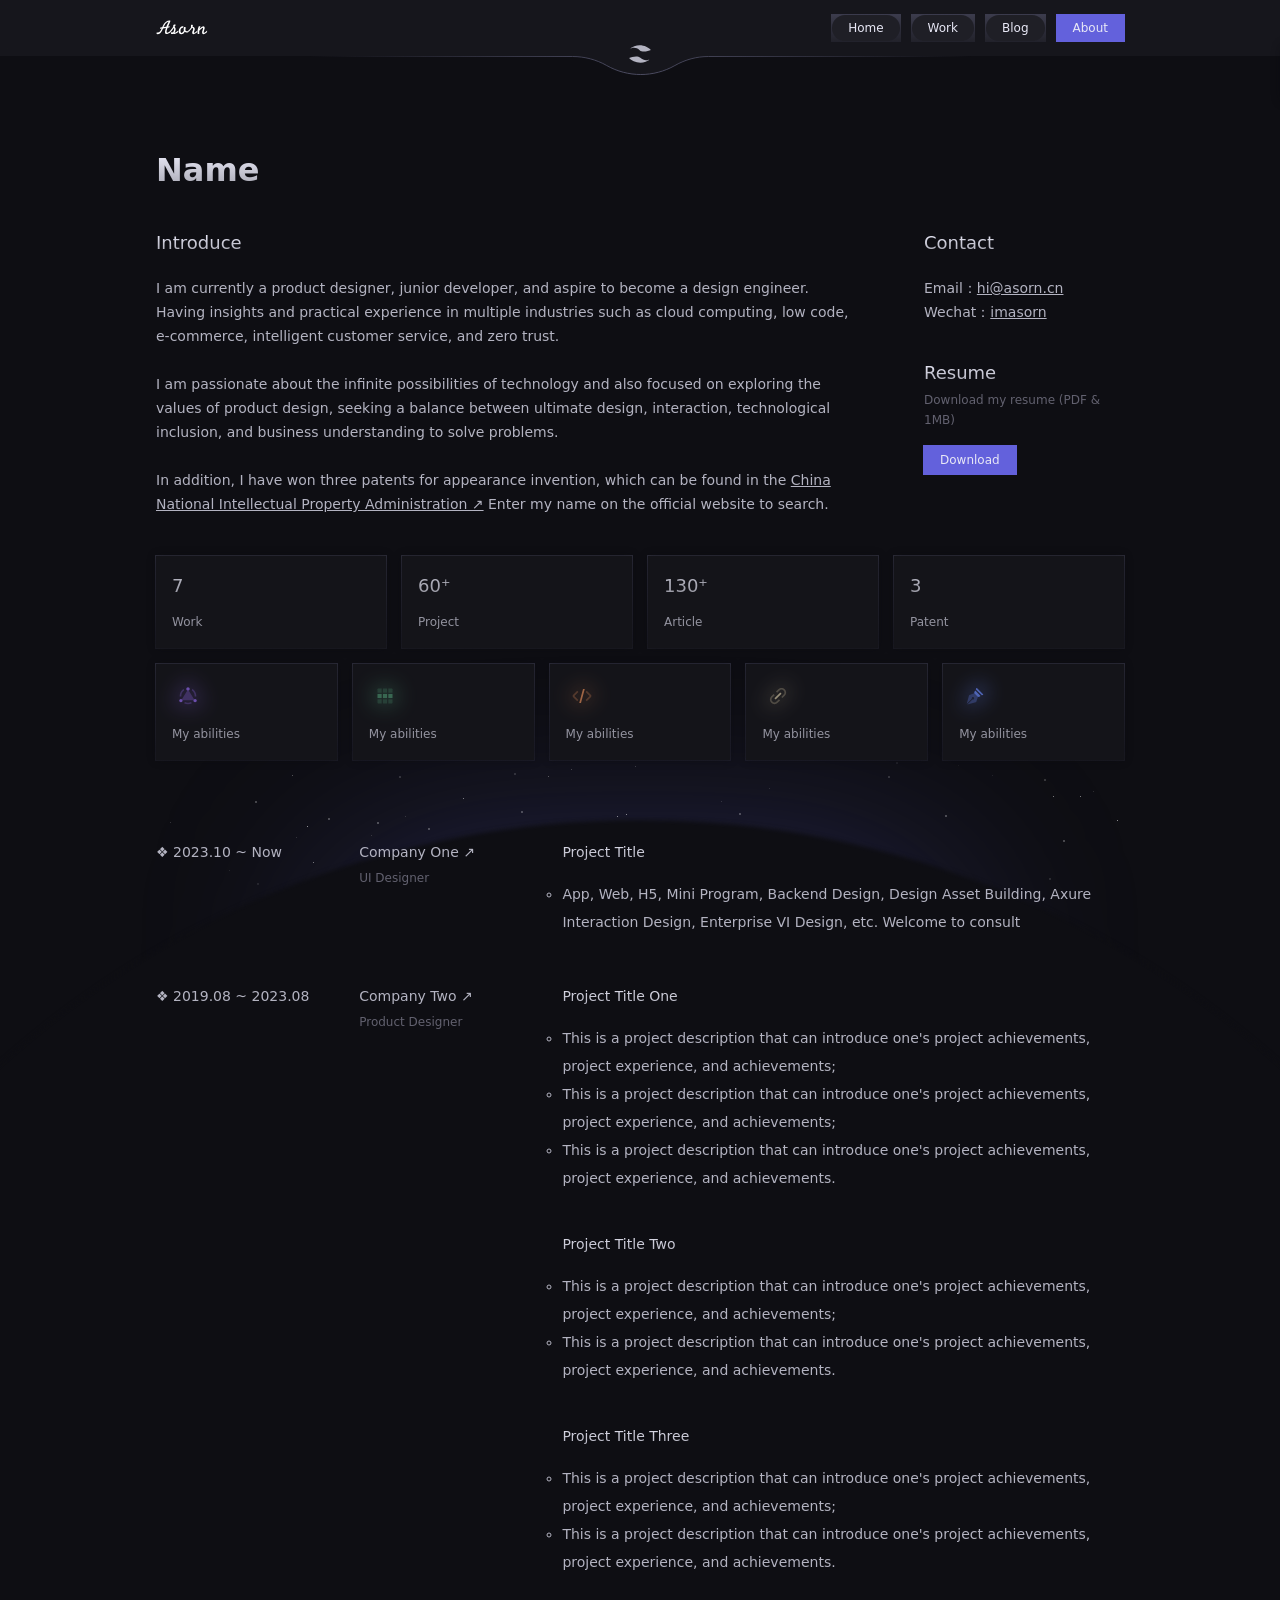
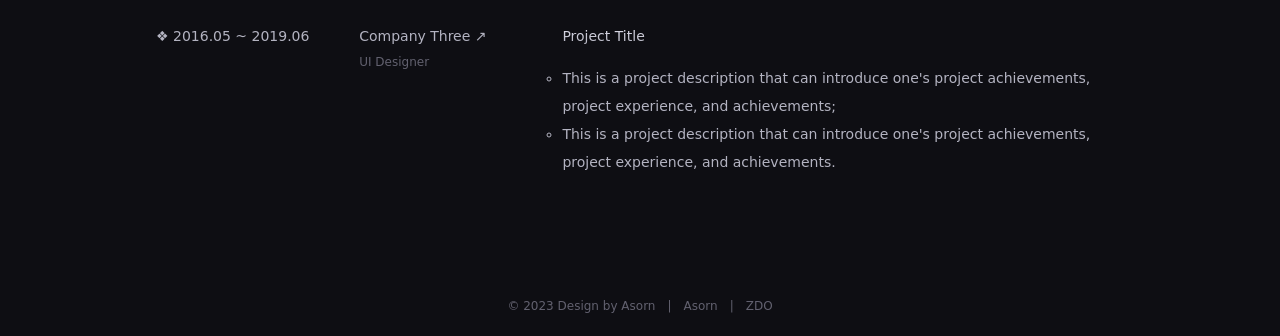
==== about.html @ 0553b427 "首次上传作品集" ====
<!DOCTYPE html>
<html lang="zh-CN" style="color-scheme: dark;">
<head>
    <meta charset="UTF-8">
    <meta name="viewport" content="width=device-width, initial-scale=1.0">
    <title>Asorn - About Me</title>
    <link rel="stylesheet" href="./css/style.min.css">
    <link rel="shortcut icon" href="./assets/public/favicon.svg"/>
</head>
<body>
    <canvas class="fireworks"></canvas>
    <div class="head">
        <div class="main">
            <a href="./index.html" class="logo"><img src="./assets/public/logo_text.svg"></a>
            <div class="menu">
                <li class="magical btn" onclick="window.location.href='./index.html'">Home</li>
                <li class="magical btn" onclick="window.location.href='./work.html'">Work</li>
                <li class="magical btn" onclick="window.location.href='./blog.html'">Blog</li>
                <li class="magical btn nav" onclick="window.location.href='./about.html'">About</li>
            </div>
            <div class="menu" id="menu-expand">
                <li class="magical btn skin" id="menu-expand-child"><i class="icon menu-icon"></i></li>
            </div>
            <div id="menu-panel">
                <div class="menu-panel-content">
                    <li class="magical btn" onclick="window.location.href='./index.html'">Home</li>
                    <li class="magical btn" onclick="window.location.href='./work.html'">Work</li>
                    <li class="magical btn" onclick="window.location.href='./blog.html'">Blog</li>
                    <li class="magical btn nav" onclick="window.location.href='./about.html'">About</li>
                </div>
            </div>
        </div>
        <blockquote><img src="./assets/public/logo.svg"></blockquote>
    </div>
    <div class="about">
        <div class="about-top">
            <div class="about-name">Name</div>
            <div class="about-info">
                <div class="about-info-left">
                    <div class="about-info-title">Introduce</div>
                    <div class="introduce-desc">
                        I am currently a product designer, junior developer, and aspire to become a design engineer. Having insights and practical experience in multiple industries such as cloud computing, low code, e-commerce, intelligent customer service, and zero trust.<br><br>
                        I am passionate about the infinite possibilities of technology and also focused on exploring the values of product design, seeking a balance between ultimate design, interaction, technological inclusion, and business understanding to solve problems.<br><br>
                        In addition, I have won three patents for appearance invention, which can be found in the <a href="http://epub.cnipa.gov.cn/" target="_blank">China National Intellectual Property Administration ↗</a> Enter my name on the official website to search.
                    </div>
                </div>
                <div class="about-info-right">
                    <div class="contact">
                        <div class="about-info-title">Contact</div>
                        <div class="contact-desc">
                            <div class="list">
                                <div class="list-label">Email：</div>
                                <div href="javascript:" class="list-value" id="email" tabindex="0" role="button"  title="点击复制邮箱">
                                    <a id="emailCopied">hi@asorn.cn</a>
                                </div>
                                <span class="list-value copied">copied&nbsp;✓</span>
                            </div>
                            <div class="list">
                                <div class="list-label">Wechat：</div>
                                <div class="list-value">
                                    <a class="tooltip">imasorn
                                        <div class="tooltip-box">
                                            <img src="./assets/about/wechat.png">
                                        </div>
                                    </a>
                                </div>
                            </div>
                        </div>
                    </div>
                    <div class="resume">
                        <div class="about-info-title resume-title">Resume</div>
                        <div class="resume-desc">
                            <div class="resume-desc-helptext">Download my resume (PDF & 1MB)</div>
                            <div class="magical resume-btn"><a href="https://asorn.cn/" target="_blank">Download</a></div>
                        </div>
                    </div>
                </div>
            </div>
        </div>
        <div class="about-middle">
            <div class="power">
                <div class="list-00">
                    <div class="magical power-card-number">
                        <a>
                            <div class="card-title">7</div>
                            <div class="card-text">Work</div>
                        </a>
                    </div>
                    <div class="magical power-card-number">
                        <a>
                            <div class="card-title">60⁺</div>
                            <div class="card-text">Project</div>
                        </a>
                    </div>
                    <div class="magical power-card-number">
                        <a>
                            <div class="card-title">130⁺</div>
                            <div class="card-text">Article</div>
                        </a>
                    </div>
                    <div class="magical power-card-number">
                        <a>
                            <div class="card-title">3</div>
                            <div class="card-text">Patent</div>
                        </a>
                    </div>
                </div>
                <div class="list-01">
                    <div class="magical power-card">
                        <a>
                            <div class="card-img" style="background-image: url('./assets/about/abstract.svg')"></div>
                            <div class="card-text">My abilities</div>
                        </a>
                    </div>
                    <div class="magical power-card">
                        <a>
                            <div class="card-img" style="background-image: url('./assets/about/menu.svg')"></div>
                            <div class="card-text">My abilities</div>
                        </a>
                    </div>
                    <div class="magical power-card">
                        <a>
                            <div class="card-img" style="background-image: url('./assets/about/code.svg')"></div>
                            <div class="card-text">My abilities</div>
                        </a>
                    </div>
                    <div class="magical power-card">
                        <a>
                            <div class="card-img" style="background-image: url('./assets/about/pin.svg')"></div>
                            <div class="card-text">My abilities</div>
                        </a>
                    </div>
                    <div class="magical power-card">
                        <a>
                            <div class="card-img" style="background-image: url('./assets/about/pen.svg')"></div>
                            <div class="card-text">My abilities</div>
                        </a>
                    </div>
                </div>
            </div>
        </div>
        <div class="about-bottom">
            <div class="experience">
                <div class="item">
                    <div class="time">❖ 2023.10 ~ Now</div>
                    <div class="name">
                        <div class="company"><a href="https://asorn.cn/" target="_blank">Company One ↗</a></div>
                        <div class="job">UI Designer</div>
                    </div>
                    <div class="project-experience">
                        <div class="item">
                            <div class="title">Project Title</div>
                            <div class="desc">
                                <ul>
                                    <li>App, Web, H5, Mini Program, Backend Design, Design Asset Building, Axure Interaction Design, Enterprise VI Design, etc. Welcome to consult</li>
                                </ul>
                            </div>
                        </div>
                    </div>
                </div>
                <div class="item">
                    <div class="time">❖ 2019.08 ~ 2023.08</div>
                    <div class="name">
                        <div class="company"><a href="https://asorn.cn/" target="_blank">Company Two ↗</a></div>
                        <div class="job">Product Designer</div>
                    </div>
                    <div class="project-experience">
                        <div class="item">
                            <div class="title">Project Title One</div>
                            <div class="desc">
                                <ul>
                                    <li>This is a project description that can introduce one's project achievements, project experience, and achievements;</li>
                                    <li>This is a project description that can introduce one's project achievements, project experience, and achievements;</li>
                                    <li>This is a project description that can introduce one's project achievements, project experience, and achievements.</li>
                                </ul>
                            </div>
                        </div>
                        <div class="item">
                            <div class="title">Project Title Two</div>
                            <div class="desc">
                                <ul>
                                    <li>This is a project description that can introduce one's project achievements, project experience, and achievements;</li>
                                    <li>This is a project description that can introduce one's project achievements, project experience, and achievements.</li>
                                </ul>
                            </div>
                        </div>
                        <div class="item">
                            <div class="title">Project Title Three</div>
                            <div class="desc">
                                <ul>
                                    <li>This is a project description that can introduce one's project achievements, project experience, and achievements;</li>
                                    <li>This is a project description that can introduce one's project achievements, project experience, and achievements.</li>
                                </ul>
                            </div>
                        </div>
                    </div>
                </div>
                <div class="item">
                    <div class="time">❖ 2016.05 ~ 2019.06</div>
                    <div class="name">
                        <div class="company"><a href="https://asorn.cn/" target="_blank">Company Three ↗</a></div>
                        <div class="job">UI Designer</div>
                    </div>
                    <div class="project-experience">
                        <div class="item">
                            <div class="title">Project Title</div>
                            <div class="desc">
                                <ul>
                                    <li>This is a project description that can introduce one's project achievements, project experience, and achievements;</li>
                                    <li>This is a project description that can introduce one's project achievements, project experience, and achievements.</li>
                                </ul>
                            </div>
                        </div>
                    </div>
                </div>
            </div>
        </div>
    </div>
    <div class="footer">
        <div class="copyright">
            <div>© 2023 Design by <a href="https://asorn.cn/" target="_blank">Asorn</a></div>
            <span>|</span>
            <div class="fillings">
                <a href="https://asorn.cn/" target="_blank">Asorn</a>
            </div>
            <span>|</span>
            <div class="friends">
                <a href="https://zdo.fun/" target="_blank">ZDO</a>
            </div>
        </div>
    </div>
    <div class="widget">
        <div class="shape-light"></div>
        <div class="shape-star">
            <div class="rising-stars rising-stars-visible">
                <div style="height:1px;width:1px"></div>
                <div style="height:2px;width:2px"></div>
                <div style="height:1px;width:1px"></div>
            </div>
        </div>
        <div class="shape-earth"></div>
    </div>
</body>
<script src="./js/main.min.js"></script>
<script src='./js/anime.js'></script>
<script src='./js/firework.js'></script>
</html>
---- css/style.min.css ----
@media screen and (max-width: 768px){.about-info{flex-direction:column}.list-00,.list-01{grid-template-columns:1fr 1fr !important}.about-bottom .experience .item{grid-template-columns:none !important;grid-template-rows:1fr !important}.blog-left{display:none}.menu{display:none !important}#menu-expand{display:block !important}.hello::after{width:320px !important;height:320px !important}.copyright span,.fillings,.friends{display:none !important}}@media screen and (min-width: 769px){#menu-panel{left:100vw !important}}*{border:0;margin:0;padding:0;box-sizing:border-box;list-style:none;font-size:12px;text-decoration:unset}body{background-color:#0e0e13;color:#e8e8f6;font-family:Roboto,system-ui,-apple-system,"Segoe UI","Helvetica Neue",Arial,"Liberation Sans",sans-serif,"Apple Color Emoji","Segoe UI Emoji","Segoe UI Symbol","Noto Color Emoji";-webkit-font-smoothing:antialiased;overflow-x:hidden}.fireworks{position:fixed;top:0;left:0;width:100%;height:100%;display:block;z-index:-999}.icon{font-size:0}.icon.dark::before{content:url(../assets/public/skin_light.svg)}.icon.menu-icon::before{content:url(../assets/public/menu_icon.svg)}.magical{--circle-size: 600px;--inset: 1px;--border: $border-radius-default;position:relative;display:flex;align-items:center;justify-content:center;border-radius:var(--border);background-color:#0e0e13}.magical::before,.magical::after{content:"";position:absolute;width:calc(100% + var(--inset)*2);height:calc(100% + var(--inset)*2);border-radius:var(--border);inset:calc(0 - var(--inset))}.magical::before{background:radial-gradient(var(--circle-size) circle at var(--mouse-x) var(--mouse-y), rgba(255, 255, 255, 0.3), transparent 40%);z-index:-1}.magical::after{background:linear-gradient(180deg, rgba(78, 78, 100, 0.48) 0%, rgba(78, 78, 100, 0.2) 100%);z-index:-2}.magical .show{width:100%;height:100%;position:absolute;border-radius:var(--border);opacity:0;pointer-events:none;background:radial-gradient(var(--circle-size) circle at var(--mouse-x) var(--mouse-y), rgba(255, 255, 255, 0.01), transparent 40%)}.btn{--border: $border-radius-full;background-image:radial-gradient(var(--circle-size) circle at var(--mouse-x) var(--mouse-y), rgba(255, 255, 255, 0.06), transparent 40%)}.btn::before{background:radial-gradient(var(--circle-size) circle at var(--mouse-x) var(--mouse-y), rgba(255, 255, 255, 0.4), transparent 40%)}.btn::after{background:linear-gradient(180deg, rgba(78, 78, 100, 0.68) 0%, rgba(78, 78, 100, 0.2) 100%)}.head{position:fixed;padding:0 40px;width:100%;--height: 56px;height:var(--height);display:flex;justify-content:center;align-items:center;--mw: 968px}.head .main{width:100%;display:flex;justify-content:space-between;align-items:center;max-width:var(--mw)}.head{background:rgba(25,25,32,.8);backdrop-filter:blur(4px);flex-direction:column;z-index:100}.head .logo{height:20px}.head #menu-expand{display:none}.head #menu-expand.active{pointer-events:none}.head #menu-expand.active+#menu-panel{left:40px}.head #menu-expand>.menu-icon{transition:transform .5s}.head #menu-expand .active #menu-expand>.menu-icon{transform:rotate(45deg)}@keyframes goOut{0%{left:40px}100%{left:100vw}}.head .menu{display:flex;gap:12px}.head .menu li{--circle-size: 100px;border-radius:9999px;padding:6px 16px;cursor:pointer;background-color:#1f1f26;transition:.3s background ease-in-out}.head .menu li.nav,.head .menu li.nav::before{background-color:#6361dc}.head .menu .skin{width:14px;padding:6px 13px}.head #menu-panel{width:calc(100vw - 80px);position:absolute;top:44px;left:100vw;padding:16px 24px;background:rgba(25,25,32,.96);backdrop-filter:blur(4px);border-radius:6px;box-shadow:0px 0px 8px 0px rgba(10,10,14,.4);z-index:101}.head #menu-panel .menu-panel-content{display:flex;flex-direction:row;flex-wrap:wrap;justify-content:flex-end;gap:16px}.head #menu-panel .menu-panel-content li{--circle-size: 100px;border-radius:9999px;padding:6px 16px;cursor:pointer;background-color:#1f1f26;transition:.3s background ease-in-out}.head #menu-panel .menu-panel-content li.nav,.head #menu-panel .menu-panel-content li.nav::before{background-color:#6361dc}.head blockquote{position:absolute;inset:calc(20px + var(--height)) 0 0;font-size:0;width:100%;display:flex;align-items:flex-end;justify-content:center}.head blockquote::after{content:"";position:absolute;bottom:0;left:0;right:0;height:20px;background:url("../assets/public/head_bottom_line.svg") no-repeat center top;z-index:-1}.head blockquote img{margin-bottom:10px;animation:rotate 6s linear infinite}@keyframes rotate{0%{transform:rotate(0deg)}100%{transform:rotate(360deg)}}.footer{padding:60px 40px 20px 40px;font-size:12px;line-height:20px;color:#62616f}.footer .copyright{display:flex;justify-content:center;align-items:center;--mw: 968px}.footer .copyright .main{width:100%;display:flex;justify-content:space-between;align-items:center;max-width:var(--mw)}.footer .copyright{gap:12px}.footer .copyright a{transition:color .15s ease-in;color:#62616f}.footer .copyright a:hover{color:#6361dc}.footer .copyright .friends{display:flex;justify-content:center;align-items:center;--mw: 968px}.footer .copyright .friends .main{width:100%;display:flex;justify-content:space-between;align-items:center;max-width:var(--mw)}.footer .copyright .friends{gap:8px}.widget{display:flex;justify-content:center;align-items:center;--mw: 968px}.widget .main{width:100%;display:flex;justify-content:space-between;align-items:center;max-width:var(--mw)}.widget .shape-light{z-index:-99;position:fixed;bottom:-180px;width:600px;height:200px;border-radius:9999px;background:rgba(99,97,220,.4);filter:blur(100px)}.widget .shape-star{position:fixed;z-index:-98;bottom:0;height:150px;width:var(--mw);-webkit-mask-image:linear-gradient(180deg, rgba(217, 217, 217, 0) 0%, rgba(217, 217, 217, 0.8) 25%, #d9d9d9 50%, rgba(217, 217, 217, 0.8) 75%, rgba(217, 217, 217, 0) 100%);mask-image:linear-gradient(180deg, rgba(217, 217, 217, 0) 0%, rgba(217, 217, 217, 0.8) 25%, #d9d9d9 50%, rgba(217, 217, 217, 0.8) 75%, rgba(217, 217, 217, 0) 100%);-webkit-mask-size:cover;mask-size:cover}@keyframes risingStarsAnination{0%{transform:translateZ(0) translateY(0)}to{transform:translateZ(0) translateY(-2000px)}}.widget .shape-star .rising-stars{opacity:.7;pointer-events:none}.widget .shape-star .rising-stars div{background:rgba(0,0,0,0);border-radius:50%}.widget .shape-star .rising-stars div:nth-child(1){animation-duration:100s !important;box-shadow:136px 13273px #fff,347px 1735px #fff,813px 1674px #fff,1949px 440px #fff,1440px 41px #fff,437px 1122px #fff,406px 430px #fff,1014px 25px #fff,1330px 1616px #fff,1636px 1496px #fff,1358px 800px #fff,48px 857px #fff,900px 1821px #fff,906px 1975px #fff,832px 163px #fff,1911px 1480px #fff,576px 523px #fff,783px 1435px #fff,738px 1712px #fff,1822px 193px #fff,1168px 1172px #fff,480px 687px #fff,798px 337px #fff,1747px 824px #fff,1296px 1690px #fff,1277px 1786px #fff,1941px 1271px #fff,1925px 784px #fff,400px 1302px #fff,112px 882px #fff,1008px 1624px #fff,55px 1604px #fff,1143px 1555px #fff,1354px 1344px #fff,1687px 601px #fff,651px 617px #fff,984px 1737px #fff,505px 1689px #fff,634px 1460px #fff,770px 827px #fff,315px 833px #fff,192px 1677px #fff,1324px 580px #fff,1862px 1217px #fff,157px 1255px #fff,1265px 1949px #fff,259px 482px #fff,1925px 39px #fff,1823px 1401px #fff,172px 1227px #fff,1120px 662px #fff,621px 681px #fff,959px 1389px #fff,370px 367px #fff,1629px 754px #fff,117px 756px #fff,415px 19px #fff,1158px 1227px #fff,36px 322px #fff,315px 1172px #fff,1156px 1010px #fff,758px 828px #fff,1576px 1585px #fff,725px 1487px #fff,1987px 1199px #fff,832px 827px #fff,1162px 92px #fff,103px 1868px #fff,588px 198px #fff,695px 984px #fff,1256px 1513px #fff,29px 924px #fff,1991px 1022px #fff,317px 932px #fff,114px 1610px #fff,1073px 1420px #fff,1161px 1045px #fff,684px 312px #fff,250px 419px #fff,151px 76px #fff,1228px 400px #fff,1381px 202px #fff,1210px 207px #fff,951px 1633px #fff,1585px 1768px #fff,1187px 1462px #fff,231px 1455px #fff,1457px 1778px #fff,1604px 75px #fff,1952px 1575px #fff,1870px 10px #fff,1240px 1824px #fff,591px 554px #fff,1696px 112px #fff,1618px 662px #fff,860px 1971px #fff,899px 1140px #fff,1334px 285px #fff,1051px 732px #fff,267px 1737px #fff,1363px 965px #fff,1829px 1718px #fff,1966px 1063px #fff,979px 1908px #fff,1654px 1085px #fff,416px 1055px #fff,1758px 576px #fff,1604px 720px #fff,840px 143px #fff,852px 1385px #fff,411px 1808px #fff,992px 28px #fff,1461px 122px #fff,1110px 671px #fff,221px 1734px #fff,1886px 1139px #fff,1963px 1765px #fff,406px 456px #fff,461px 1710px #fff,524px 1305px #fff,905px 1265px #fff,731px 126px #fff,1748px 186px #fff,759px 1511px #fff,1502px 1174px #fff,163px 1326px #fff,1236px 416px #fff,963px 1543px #fff,509px 373px #fff,1965px 942px #fff,1621px 1614px #fff,211px 515px #fff,1064px 990px #fff,475px 715px #fff,1977px 366px #fff,1480px 1801px #fff,693px 701px #fff,944px 628px #fff,1870px 1324px #fff,1745px 442px #fff,753px 1087px #fff,1639px 620px #fff,1838px 1570px #fff,1945px 1028px #fff,1692px 1037px #fff,276px 440px #fff,668px 1787px #fff,440px 1541px #fff,1493px 199px #fff,1930px 1584px #fff,1856px 700px #fff,1161px 682px #fff,1671px 664px #fff,286px 1182px #fff,1933px 1388px #fff,743px 1367px #fff,849px 1823px #fff,136px 25px #fff,568px 102px #fff,659px 687px #fff,27px 211px #fff,1980px 602px #fff,383px 176px #fff,1124px 470px #fff,1143px 100px #fff,1744px 1751px #fff,689px 614px #fff,596px 1867px #fff,710px 883px #fff,637px 202px #fff,1372px 962px #fff,1595px 1650px #fff,1491px 1428px #fff,873px 235px #fff,1127px 582px #fff,700px 140px #fff,1470px 1395px #fff,1133px 1532px #fff,1736px 1749px #fff,1841px 228px #fff,529px 1790px #fff,1084px 1246px #fff,1365px 230px #fff,529px 304px #fff,528px 1689px #fff,1549px 1892px #fff,975px 1315px #fff,1924px 1909px #fff,423px 115px #fff,1198px 432px #fff,1081px 956px #fff,1890px 1360px #fff,872px 535px #fff,781px 630px #fff,1010px 197px #fff,651px 125px #fff,1569px 1159px #fff,233px 759px #fff,372px 139px #fff,742px 1233px #fff,302px 1514px #fff,1159px 879px #fff,1536px 213px #fff,1212px 49px #fff,897px 1653px #fff,1735px 765px #fff,1086px 410px #fff,609px 1933px #fff,127px 172px #fff,179px 1873px #fff,584px 299px #fff,861px 1050px #fff,400px 234px #fff,1401px 806px #fff,1086px 47px #fff,1735px 1844px #fff,1874px 1698px #fff,975px 720px #fff,164px 845px #fff,461px 66px #fff,894px 1102px #fff,151px 1968px #fff,258px 1303px #fff,366px 593px #fff,390px 1023px #fff,1296px 661px #fff,308px 285px #fff,554px 1926px #fff,1409px 527px #fff,1661px 316px #fff,101px 439px #fff,1051px 1323px #fff,1144px 1541px #fff,479px 16px #fff,1172px 911px #fff,1087px 1807px #fff,1699px 628px #fff,1859px 1056px #fff,571px 1977px #fff,137px 1578px #fff,906px 847px #fff,1071px 430px #fff,212px 323px #fff,353px 276px #fff,680px 316px #fff,1781px 1151px #fff,137px 1426px #fff,1270px 1679px #fff,696px 220px #fff,587px 184px #fff,704px 795px #fff,1646px 907px #fff,1546px 11px #fff,369px 1976px #fff,1199px 815px #fff,290px 913px #fff,159px 1921px #fff,955px 1406px #fff,748px 1132px #fff,1388px 1674px #fff,1390px 1925px #fff,961px 70px #fff,1015px 927px #fff,470px 64px #fff,1125px 684px #fff,615px 1839px #fff,1318px 1437px #fff,1338px 1130px #fff,295px 1857px #fff,1656px 1208px #fff,1550px 1250px #fff,595px 1523px #fff,943px 1812px #fff,976px 1048px #fff,175px 1883px #fff,641px 1066px #fff,1115px 758px #fff,1726px 1072px #fff,1403px 1085px #fff,1601px 935px #fff,221px 877px #fff,1318px 1484px #fff,1382px 1995px #fff,737px 1875px #fff,772px 1635px #fff,869px 1654px #fff,1179px 18px #fff,518px 695px #fff,691px 1963px #fff,1290px 1259px #fff,121px 1616px #fff,531px 1751px #fff,538px 968px #fff,1492px 1387px #fff,848px 1586px #fff,665px 1946px #fff,307px 984px #fff,593px 1790px #fff,282px 981px #fff,1383px 1886px #fff,1220px 1353px #fff,537px 1893px #fff,1228px 1085px #fff,1415px 532px #fff,660px 982px #fff,308px 1837px #fff,1644px 694px #fff,1137px 296px #fff,1010px 450px #fff,1405px 1366px #fff,1823px 1910px #fff,623px 1983px #fff,585px 716px #fff,1521px 888px #fff,334px 1235px #fff,989px 1957px #fff,1055px 1917px #fff,1012px 1921px #fff,502px 793px #fff,362px 394px #fff,437px 1451px #fff,49px 1224px #fff,1883px 326px #fff,235px 1679px #fff,355px 1148px #fff,204px 907px #fff,1405px 851px #fff,404px 986px #fff,126px 239px #fff,1311px 1960px #fff,1178px 804px #fff,692px 1467px #fff,523px 1043px #fff,259px 1128px #fff,940px 229px #fff,733px 590px #fff,845px 1397px #fff,64px 383px #fff,220px 1136px #fff,307px 48px #fff,1996px 1239px #fff,495px 322px #fff,1245px 1786px #fff,392px 26px #fff,1053px 835px #fff,68px 296px #fff,1165px 63px #fff,1992px 584px #fff,1947px 881px #fff,1012px 205px #fff,419px 1901px #fff,91px 667px #fff,558px 1692px #fff,129px 252px #fff,369px 428px #fff,241px 1865px #fff,289px 1345px #fff,1591px 1655px #fff,29px 585px #fff,489px 885px #fff,342px 307px #fff,589px 658px #fff,1069px 348px #fff,355px 690px #fff,1141px 483px #fff,299px 1211px #fff,217px 1040px #fff,266px 524px #fff,1151px 304px #fff,777px 1096px #fff,1166px 1726px #fff,1332px 819px #fff,986px 1727px #fff,87px 1949px #fff,1962px 83px #fff,133px 708px #fff,1603px 504px #fff,487px 1316px #fff,216px 863px #fff,877px 162px #fff,1234px 1181px #fff,1102px 1118px #fff,509px 475px #fff,621px 935px #fff,658px 589px #fff,665px 1606px #fff,878px 1542px #fff,864px 882px #fff,1070px 1310px #fff,1983px 1146px #fff,1673px 1885px #fff,1008px 351px #fff,1896px 494px #fff,1523px 1071px #fff,1424px 773px #fff,1077px 571px #fff,281px 602px #fff,19px 1135px #fff,852px 1826px #fff,1114px 1291px #fff,956px 257px #fff,1956px 1188px #fff,1779px 284px #fff,204px 613px #fff,1892px 1213px #fff,1787px 1914px #fff,1732px 695px #fff,1497px 375px #fff,1266px 1719px #fff,1668px 1242px #fff,931px 147px #fff,399px 1359px #fff,1626px 518px #fff,840px 1495px #fff,145px 926px #fff,924px 46px #fff,1907px 1649px #fff,953px 1435px #fff,1530px 373px #fff,320px 1346px #fff,1007px 581px #fff,897px 46px #fff,926px 1693px #fff,1187px 370px #fff,69px 939px #fff,64px 1548px #fff,66px 491px #fff,1871px 676px #fff,1240px 722px #fff,1223px 216px #fff,1743px 1566px #fff,1901px 1944px #fff,918px 583px #fff,285px 601px #fff,1303px 263px #fff,1156px 1288px #fff,1897px 61px #fff,463px 1533px #fff,98px 1153px #fff,1430px 1811px #fff,304px 651px #fff,722px 260px #fff,219px 1577px #fff,157px 112px #fff,1146px 1534px #fff,972px 230px #fff,529px 962px #fff,91px 947px #fff,410px 1245px #fff,1556px 586px #fff,591px 1038px #fff,1571px 892px #fff,236px 1129px #fff,976px 1915px #fff,903px 590px #fff,939px 521px #fff,697px 859px #fff,1192px 71px #fff,614px 366px #fff,1197px 1094px #fff,1433px 839px #fff,1689px 1700px #fff,1023px 1084px #fff,176px 1110px #fff,12px 830px #fff,1880px 1619px #fff,1914px 994px #fff,218px 987px #fff,1585px 517px #fff,1837px 502px #fff,1878px 1043px #fff,30px 837px #fff,1582px 1999px #fff,1698px 940px #fff,613px 266px #fff,1628px 29px #fff,1113px 180px #fff,239px 269px #fff,1903px 449px #fff,1788px 1095px #fff,51px 1761px #fff,421px 1073px #fff,353px 292px #fff,1612px 749px #fff,986px 601px #fff,450px 343px #fff,1386px 1341px #fff,204px 848px #fff,1527px 110px #fff,379px 1993px #fff,820px 1197px #fff,279px 1804px #fff,160px 1801px #fff,1475px 1135px #fff,1374px 1626px #fff,873px 1542px #fff,1637px 1435px #fff,470px 1761px #fff,628px 919px #fff,628px 574px #fff}.widget .shape-star .rising-stars div:nth-child(2){animation-duration:150s !important;box-shadow:1046px 2770px #fff,584px 202px #fff,195px 1038px #fff,84px 741px #fff,466px 961px #fff,192px 609px #fff,704px 571px #fff,1498px 1059px #fff,21px 1214px #fff,643px 408px #fff,848px 514px #fff,420px 1928px #fff,866px 698px #fff,1071px 119px #fff,1284px 570px #fff,907px 89px #fff,1990px 137px #fff,768px 1886px #fff,1602px 623px #fff,223px 255px #fff,1224px 1955px #fff,1216px 1001px #fff,817px 1781px #fff,1586px 684px #fff,221px 71px #fff,1885px 1713px #fff,1441px 15px #fff,1946px 1649px #fff,437px 1773px #fff,1831px 657px #fff,1230px 220px #fff,906px 1681px #fff,906px 184px #fff,1689px 859px #fff,1655px 564px #fff,1900px 1354px #fff,378px 1964px #fff,985px 1685px #fff,1357px 999px #fff,1518px 1502px #fff,1068px 338px #fff,920px 1753px #fff,1589px 1108px #fff,1212px 1920px #fff,199px 596px #fff,172px 67px #fff,1104px 797px #fff,682px 571px #fff,228px 1285px #fff,401px 751px #fff,558px 1703px #fff,1382px 736px #fff,463px 1746px #fff,579px 1384px #fff,208px 1771px #fff,290px 881px #fff,408px 1189px #fff,1024px 768px #fff,247px 282px #fff,1254px 1274px #fff,592px 1785px #fff,460px 914px #fff,275px 429px #fff,991px 93px #fff,1961px 429px #fff,998px 1797px #fff,1363px 1258px #fff,1387px 611px #fff,1850px 482px #fff,401px 482px #fff,899px 966px #fff,1424px 1844px #fff,1555px 1899px #fff,625px 506px #fff,41px 219px #fff,958px 1518px #fff,1894px 717px #fff,1207px 807px #fff,183px 614px #fff,1146px 467px #fff,349px 1521px #fff,587px 1330px #fff,940px 1640px #fff,1167px 1990px #fff,1728px 1870px #fff,88px 336px #fff,1326px 944px #fff,1103px 117px #fff,1531px 1508px #fff,588px 1497px #fff,1193px 1036px #fff,475px 345px #fff,775px 731px #fff,1189px 411px #fff,1657px 108px #fff,828px 1788px #fff,622px 357px #fff,1441px 1292px #fff,1332px 361px #fff,979px 376px #fff,504px 412px #fff,1470px 290px #fff,1422px 1637px #fff,911px 1694px #fff,1304px 1729px #fff,1378px 890px #fff,181px 1238px #fff,166px 1011px #fff,570px 823px #fff,1842px 771px #fff,1495px 189px #fff,324px 1077px #fff,850px 883px #fff,1718px 1273px #fff,1559px 215px #fff,425px 254px #fff,114px 1855px #fff,1425px 253px #fff,1327px 477px #fff,1644px 234px #fff,851px 1060px #fff,384px 1151px #fff,78px 433px #fff,269px 847px #fff,11px 1426px #fff,1583px 31px #fff,1067px 48px #fff,1532px 544px #fff,1418px 923px #fff,1609px 1733px #fff,96px 1597px #fff,1818px 421px #fff,1059px 181px #fff,156px 1830px #fff,1565px 11px #fff,989px 287px #fff,827px 459px #fff,1730px 1155px #fff,688px 939px #fff,694px 6px #fff,360px 1041px #fff,1230px 1560px #fff,1228px 1637px #fff,207px 460px #fff,1869px 627px #fff,69px 872px #fff,438px 154px #fff,217px 721px #fff,141px 678px #fff,606px 1622px #fff,1836px 1505px #fff,568px 1817px #fff,1692px 901px #fff,1726px 1257px #fff,272px 77px #fff,1327px 405px #fff,833px 628px #fff,974px 782px #fff,828px 1085px #fff,1516px 57px #fff,1432px 279px #fff,1308px 608px #fff,419px 1365px #fff,989px 1354px #fff,343px 557px #fff,1787px 1617px #fff,609px 281px #fff,397px 635px #fff,330px 1483px #fff,1039px 1891px #fff,623px 390px #fff,849px 1113px #fff,774px 1584px #fff,339px 1374px #fff,910px 294px #fff,348px 1997px #fff,961px 1571px #fff,108px 1103px #fff,761px 1908px #fff,1612px 1543px #fff,1978px 1013px #fff,1420px 170px #fff,250px 157px #fff,760px 804px #fff,503px 1240px #fff,913px 1425px #fff,694px 541px #fff,999px 1757px #fff,1792px 865px #fff,521px 1962px #fff,892px 1943px #fff,1266px 744px #fff,1315px 121px #fff,957px 1880px #fff,1387px 334px #fff,101px 132px #fff,760px 1557px #fff,1100px 112px #fff,879px 173px #fff,1712px 1707px #fff,888px 28px #fff,33px 1189px #fff,1316px 1591px #fff,254px 1751px #fff,494px 1485px #fff,1654px 782px #fff,1983px 693px #fff,754px 1919px #fff,1116px 85px #fff,1417px 634px #fff,343px 657px #fff,481px 1867px #fff,805px 1831px #fff,213px 1734px #fff,1305px 225px #fff,1158px 1852px #fff,1335px 1897px #fff,995px 514px #fff,1297px 1704px #fff,732px 25px #fff,1190px 1980px #fff,515px 1537px #fff,1675px 639px #fff,1693px 1862px #fff,417px 1885px #fff,1303px 1332px #fff,1422px 259px #fff,1176px 1403px #fff,1477px 980px #fff,1960px 461px #fff,99px 980px #fff,1139px 418px #fff,1357px 487px #fff,1009px 1329px #fff,293px 355px #fff,301px 464px #fff,222px 138px #fff,307px 265px #fff,989px 856px #fff,182px 1885px #fff,1064px 1909px #fff,885px 155px #fff,403px 166px #fff,1540px 1180px #fff,310px 1519px #fff,777px 496px #fff,664px 1389px #fff,1950px 758px #fff,63px 1412px #fff,1247px 1151px #fff,365px 60px #fff,1793px 502px #fff,533px 320px #fff,927px 766px #fff,206px 340px #fff,1261px 292px #fff,1908px 1564px #fff,99px 50px #fff,1693px 1858px #fff,641px 1034px #fff,1063px 453px #fff,1973px 163px #fff,712px 600px #fff,264px 1682px #fff,1686px 289px #fff,1305px 745px #fff,30px 349px #fff,649px 1772px #fff,1032px 141px #fff,204px 1345px #fff,46px 289px #fff,173px 466px #fff,1369px 1116px #fff,528px 196px #fff,1355px 1117px #fff,1344px 1192px #fff,220px 304px #fff,1816px 1984px #fff,1903px 683px #fff,389px 934px #fff,79px 1352px #fff,1317px 1295px #fff,1169px 1389px #fff,1061px 914px #fff,1777px 1736px #fff,1859px 286px #fff,1479px 569px #fff,930px 1613px #fff,1892px 682px #fff,867px 1193px #fff,40px 1606px #fff,624px 1860px #fff,1829px 1897px #fff,1891px 1944px #fff,1633px 1642px #fff,71px 627px #fff,1334px 1548px #fff,1461px 1437px #fff,220px 547px #fff,334px 907px #fff,1512px 34px #fff,789px 64px #fff,190px 1169px #fff,358px 22px #fff,438px 115px #fff,1576px 248px #fff,117px 836px #fff,957px 1773px #fff,213px 1553px #fff,1211px 1094px #fff,1768px 1569px #fff,541px 725px #fff,1027px 1196px #fff,996px 677px #fff,1406px 1504px #fff,707px 1457px #fff,1704px 445px #fff,1403px 1557px #fff,1743px 223px #fff,1866px 1923px #fff,1137px 762px #fff,1566px 1760px #fff,1289px 1717px #fff,1397px 634px #fff,1286px 516px #fff,1179px 1503px #fff,1143px 1306px #fff,489px 1107px #fff,1663px 145px #fff,1553px 1813px #fff,1611px 1558px #fff,969px 946px #fff,243px 25px #fff,518px 117px #fff,1510px 12px #fff,1461px 1296px #fff,453px 697px #fff,726px 1082px #fff,1727px 410px #fff,1242px 1258px #fff,1847px 1331px #fff,1746px 1023px #fff,972px 1887px #fff,704px 453px #fff,424px 993px #fff,1437px 797px #fff,1947px 235px #fff,916px 1060px #fff,1034px 1354px #fff,723px 1738px #fff,447px 1609px #fff,167px 780px #fff,462px 1224px #fff,704px 1676px #fff,1880px 495px #fff,665px 1497px #fff,773px 1221px #fff,471px 771px #fff,549px 221px #fff,846px 242px #fff,638px 300px #fff,75px 492px #fff,856px 1803px #fff,1605px 1288px #fff,740px 11px #fff,1009px 1229px #fff,650px 1734px #fff,565px 1651px #fff,1314px 949px #fff,852px 1135px #fff,1742px 360px #fff,512px 487px #fff,965px 1638px #fff,619px 1818px #fff,982px 838px #fff,36px 1269px #fff,14px 542px #fff,1913px 1614px #fff,1231px 1455px #fff,950px 1539px #fff,1599px 124px #fff,854px 661px #fff,45px 810px #fff,1098px 425px #fff,1088px 579px #fff,100px 673px #fff,1729px 1110px #fff,35px 507px #fff,435px 708px #fff,893px 127px #fff,953px 1523px #fff,1067px 1352px #fff,1806px 376px #fff,738px 1173px #fff,676px 1910px #fff,405px 805px #fff,1289px 1838px #fff,1794px 677px #fff,1727px 1763px #fff,729px 181px #fff,417px 1509px #fff,402px 867px #fff,1047px 1577px #fff,1748px 619px #fff,815px 156px #fff,1668px 13px #fff,285px 1014px #fff,499px 1355px #fff,384px 819px #fff,364px 1484px #fff,968px 534px #fff,1935px 1915px #fff,662px 870px #fff,1837px 1960px #fff,1063px 1369px #fff,388px 271px #fff,1406px 1113px #fff,1909px 897px #fff,506px 101px #fff,680px 1579px #fff,1908px 1476px #fff,1065px 1308px #fff,892px 1806px #fff,1303px 1738px #fff,1112px 935px #fff,1112px 354px #fff,799px 1222px #fff,1131px 1922px #fff,341px 1281px #fff,744px 298px #fff,1519px 698px #fff,934px 1143px #fff,989px 584px #fff,1250px 161px #fff,49px 1336px #fff,1154px 1944px #fff,260px 1720px #fff,243px 963px #fff,1336px 834px #fff,1373px 578px #fff,1624px 146px #fff,493px 141px #fff,991px 1986px #fff,715px 465px #fff,1380px 373px #fff,1134px 284px #fff,1469px 1534px #fff,1074px 1672px #fff,836px 1225px #fff,1115px 1213px #fff,500px 509px #fff,350px 817px #fff,1352px 1204px #fff,530px 786px #fff,53px 906px #fff,414px 601px #fff,977px 552px #fff,447px 196px #fff,67px 548px #fff,837px 399px #fff,1786px 792px #fff,1681px 1843px #fff,1695px 847px #fff,726px 768px #fff,667px 1145px #fff,382px 395px #fff,502px 1182px #fff,1930px 100px #fff,492px 1356px #fff,221px 977px #fff,998px 848px #fff,482px 531px #fff,497px 239px #fff,1795px 681px #fff,1721px 1218px #fff,521px 349px #fff,1573px 1747px #fff,294px 1103px #fff,39px 235px #fff,1502px 1754px #fff,1918px 1587px #fff,1448px 604px #fff,583px 62px #fff,790px 1923px #fff,510px 344px #fff,165px 1091px #fff,1474px 1639px #fff,1577px 1452px #fff,1017px 99px #fff,1547px 679px #fff,852px 1216px #fff,83px 1818px #fff,1240px 1423px #fff,1122px 1475px #fff,418px 230px #fff,1989px 1326px #fff,1828px 1633px #fff,1412px 373px #fff,685px 1113px #fff,1909px 1468px #fff;opacity:.5}.widget .shape-star .rising-stars div:nth-child(3){animation-duration:200s !important;box-shadow:1858px 10327px #fff,1161px 1700px #fff,271px 1050px #fff,1378px 1738px #fff,1479px 1467px #fff,1866px 1558px #fff,802px 12px #fff,1322px 341px #fff,1593px 1458px #fff,1500px 710px #fff,1933px 1717px #fff,487px 1255px #fff,1547px 240px #fff,1460px 931px #fff,1725px 1308px #fff,69px 335px #fff,802px 1969px #fff,1621px 1871px #fff,1553px 113px #fff,1166px 124px #fff,1987px 79px #fff,180px 1271px #fff,466px 765px #fff,129px 1528px #fff,73px 117px #fff,1836px 1944px #fff,335px 125px #fff,145px 364px #fff,1864px 1974px #fff,525px 559px #fff,865px 876px #fff,1097px 828px #fff,1544px 1001px #fff,1362px 411px #fff,1218px 312px #fff,185px 1270px #fff,1273px 493px #fff,1241px 1593px #fff,1410px 1164px #fff,398px 1009px #fff,1700px 570px #fff,1985px 937px #fff,706px 958px #fff,651px 1650px #fff,765px 1675px #fff,1557px 316px #fff,779px 1365px #fff,1150px 581px #fff,251px 1600px #fff,1244px 906px #fff,912px 1051px #fff,733px 1393px #fff,1081px 847px #fff,592px 420px #fff,1820px 736px #fff,912px 807px #fff,1925px 711px #fff,1862px 1277px #fff,985px 1024px #fff,162px 1318px #fff,1714px 559px #fff,1588px 1205px #fff,763px 955px #fff,1760px 1228px #fff,756px 1980px #fff,1119px 382px #fff,1887px 1961px #fff,1869px 798px #fff,1105px 800px #fff,1110px 1166px #fff,1669px 1354px #fff,1014px 128px #fff,290px 692px #fff,1666px 102px #fff,249px 559px #fff,1874px 1811px #fff,1998px 1676px #fff,1728px 1882px #fff,1730px 736px #fff,890px 426px #fff,1388px 1047px #fff,701px 374px #fff,1542px 1736px #fff,781px 163px #fff,791px 809px #fff,1649px 438px #fff,1094px 1475px #fff,241px 382px #fff,1632px 1472px #fff,62px 1676px #fff,1154px 909px #fff,501px 1121px #fff,886px 526px #fff,1587px 1752px #fff,1247px 131px #fff,1800px 242px #fff,590px 1059px #fff,837px 1819px #fff,281px 1355px #fff,161px 1898px #fff,1465px 371px #fff,1578px 823px #fff,877px 1360px #fff,276px 1713px #fff,296px 522px #fff,804px 173px #fff,1793px 617px #fff,1622px 1824px #fff,237px 1068px #fff,1933px 545px #fff,1543px 1870px #fff,884px 578px #fff,125px 250px #fff,986px 882px #fff,1400px 1211px #fff,570px 1508px #fff,1449px 115px #fff,726px 914px #fff,1499px 1532px #fff,1308px 968px #fff,1876px 630px #fff,843px 606px #fff,144px 1085px #fff,878px 1315px #fff,1779px 1571px #fff,1145px 1510px #fff,1368px 1857px #fff,852px 627px #fff,1680px 641px #fff,1652px 1798px #fff,1303px 1056px #fff,1391px 45px #fff,365px 972px #fff,1031px 1860px #fff,1806px 1213px #fff,1249px 233px #fff,1126px 1513px #fff,1921px 1055px #fff,1490px 1176px #fff,641px 1781px #fff,1640px 854px #fff,542px 1083px #fff,106px 679px #fff,1423px 857px #fff,1254px 781px #fff,1775px 950px #fff,681px 239px #fff,756px 478px #fff,1199px 973px #fff,346px 1704px #fff,421px 911px #fff,339px 1168px #fff,586px 1762px #fff,801px 274px #fff,1901px 1693px #fff,914px 1706px #fff,976px 1023px #fff,787px 802px #fff,1057px 1614px #fff,438px 173px #fff,56px 1526px #fff,258px 1960px #fff,1756px 4px #fff,434px 1702px #fff,1590px 1362px #fff,607px 1053px #fff,1510px 1225px #fff,683px 262px #fff,184px 1205px #fff,1579px 891px #fff,131px 1755px #fff,1929px 761px #fff,1867px 1152px #fff,1875px 280px #fff,271px 1683px #fff,671px 1224px #fff,1836px 1011px #fff,1323px 1211px #fff,1149px 1503px #fff,57px 1496px #fff,149px 647px #fff,1927px 142px #fff,381px 1755px #fff,265px 1660px #fff,322px 1161px #fff,946px 304px #fff,1616px 1035px #fff,1283px 1371px #fff,1232px 1532px #fff,1869px 387px #fff,1101px 1882px #fff,1428px 1762px #fff,1666px 620px #fff,444px 739px #fff,1525px 1091px #fff,1372px 1186px #fff,1733px 898px #fff,1076px 72px #fff,538px 1382px #fff,424px 1995px #fff,571px 526px #fff,412px 521px #fff,1372px 564px #fff,1358px 1203px #fff,1427px 689px #fff,1599px 1873px #fff,589px 384px #fff,855px 739px #fff,1431px 1233px #fff,983px 1877px #fff,1174px 1911px #fff,1194px 337px #fff,206px 865px #fff,621px 423px #fff,934px 1528px #fff,853px 1336px #fff,722px 1341px #fff,1806px 1361px #fff,1077px 281px #fff,1298px 79px #fff,258px 389px #fff,666px 560px #fff,1898px 1083px #fff,869px 1141px #fff,345px 1500px #fff,1025px 1327px #fff,1953px 302px #fff,1709px 773px #fff,1565px 467px #fff,1937px 55px #fff,435px 510px #fff,833px 271px #fff,711px 1105px #fff,121px 1869px #fff,1934px 948px #fff,175px 387px #fff,899px 1971px #fff,1784px 1443px #fff,1080px 1296px #fff,1733px 1938px #fff,677px 949px #fff,998px 1514px #fff,455px 1734px #fff,318px 574px #fff,140px 84px #fff,1555px 1854px #fff,1244px 471px #fff,874px 1216px #fff,1590px 358px #fff,1251px 1027px #fff,855px 1210px #fff,540px 1026px #fff,1035px 1680px #fff,814px 1264px #fff,1852px 974px #fff,757px 1443px #fff,836px 22px #fff,1477px 1364px #fff,92px 1002px #fff,114px 1147px #fff,748px 1621px #fff,1293px 1083px #fff,1222px 40px #fff,1870px 210px #fff,943px 1762px #fff,340px 785px #fff,916px 1916px #fff,1993px 1791px #fff,1811px 556px #fff,1839px 1073px #fff,1193px 331px #fff,613px 35px #fff,1858px 1384px #fff,1730px 1678px #fff,1379px 787px #fff,1312px 73px #fff,231px 1475px #fff,903px 939px #fff,1037px 801px #fff,853px 631px #fff,1256px 861px #fff,1329px 685px #fff,1078px 115px #fff,229px 876px #fff,667px 1493px #fff,418px 674px #fff,558px 1881px #fff,1745px 633px #fff,1677px 676px #fff,1407px 616px #fff,1874px 67px #fff,276px 1509px #fff,1757px 543px #fff,280px 249px #fff,1738px 609px #fff,1908px 23px #fff,1677px 580px #fff,32px 1763px #fff,32px 447px #fff,1702px 1504px #fff,1190px 1477px #fff,215px 82px #fff,327px 407px #fff,1559px 1114px #fff,933px 668px #fff,451px 621px #fff,1929px 846px #fff,32px 774px #fff,1956px 1642px #fff,1475px 1964px #fff,676px 1033px #fff,1810px 1514px #fff,1518px 1712px #fff,1436px 1851px #fff,523px 1439px #fff,374px 1219px #fff,609px 1850px #fff,1515px 1935px #fff,54px 775px #fff,1775px 1760px #fff,638px 1563px #fff,319px 560px #fff,1624px 180px #fff,156px 879px #fff,997px 296px #fff,1015px 1008px #fff,1003px 1273px #fff,1916px 585px #fff,729px 692px #fff,576px 742px #fff,346px 1712px #fff,1632px 1017px #fff,1820px 1786px #fff,529px 1067px #fff,1641px 1899px #fff,1034px 1776px #fff,936px 1016px #fff,1372px 1163px #fff,1877px 117px #fff,1400px 1800px #fff,855px 1426px #fff,1333px 1970px #fff,686px 628px #fff,1594px 1839px #fff,1025px 475px #fff,103px 738px #fff,1984px 632px #fff,1471px 1777px #fff,761px 1601px #fff,1892px 277px #fff,1134px 1234px #fff,1811px 198px #fff,87px 704px #fff,1651px 1976px #fff,52px 1767px #fff,704px 1337px #fff,802px 191px #fff,1558px 1521px #fff,561px 1204px #fff,693px 921px #fff,97px 1563px #fff,855px 1409px #fff,458px 250px #fff,144px 1721px #fff,1783px 863px #fff,1595px 691px #fff,345px 308px #fff,1528px 1854px #fff,989px 130px #fff,1325px 1593px #fff,206px 749px #fff,836px 1724px #fff,1278px 208px #fff,232px 829px #fff,199px 638px #fff,1519px 215px #fff,14px 69px #fff,1677px 1092px #fff,1894px 579px #fff,958px 408px #fff,105px 377px #fff,896px 1369px #fff,1793px 864px #fff,279px 987px #fff,1431px 636px #fff,1255px 1430px #fff,1169px 79px #fff,920px 227px #fff,1211px 721px #fff,535px 552px #fff,51px 332px #fff,933px 146px #fff,377px 1335px #fff,249px 63px #fff,1535px 535px #fff,457px 616px #fff,1722px 813px #fff,998px 1478px #fff,308px 1395px #fff,1860px 1153px #fff,146px 1334px #fff,1200px 1599px #fff,1758px 861px #fff,1676px 1494px #fff,344px 1423px #fff,1281px 1775px #fff,1617px 942px #fff,190px 660px #fff,1783px 399px #fff,1364px 1781px #fff,1439px 1725px #fff,146px 1650px #fff,1209px 656px #fff,1181px 938px #fff,1710px 72px #fff,1176px 757px #fff,219px 1728px #fff,1271px 353px #fff,471px 665px #fff,1212px 1531px #fff,1805px 1687px #fff,1225px 1591px #fff,107px 532px #fff,7px 1980px #fff,1366px 89px #fff,1276px 574px #fff,1200px 1144px #fff,1886px 924px #fff,665px 1543px #fff,1418px 55px #fff,1755px 1828px #fff,1626px 48px #fff,697px 1868px #fff,901px 1643px #fff,21px 1696px #fff,932px 1471px #fff,1468px 1972px #fff,1682px 1786px #fff,323px 332px #fff,1798px 1661px #fff,827px 1124px #fff,1790px 1828px #fff,1117px 219px #fff,364px 1082px #fff,808px 1877px #fff,1542px 1281px #fff,1929px 704px #fff,1867px 1408px #fff,1850px 1264px #fff,299px 199px #fff,413px 1414px #fff,117px 1574px #fff,1361px 61px #fff,746px 1194px #fff,1719px 1803px #fff,374px 155px #fff,140px 570px #fff,1797px 850px #fff,1540px 509px #fff,1278px 603px #fff,1520px 1385px #fff,805px 207px #fff,1977px 1386px #fff,1452px 1361px #fff,937px 38px #fff,1294px 1911px #fff,1898px 1002px #fff,657px 972px #fff,1050px 641px #fff,1072px 255px #fff,438px 638px #fff,261px 1056px #fff,620px 1078px #fff,558px 1957px #fff,1767px 1500px #fff,182px 565px #fff,565px 48px #fff,227px 504px #fff,1483px 371px #fff,693px 236px #fff,766px 317px #fff,1305px 669px #fff,885px 537px #fff,1935px 44px #fff,1391px 1152px #fff,220px 1369px #fff,654px 1800px #fff,1974px 264px #fff,1930px 959px #fff,1197px 1905px #fff,543px 1035px #fff,156px 1975px #fff,1828px 1156px #fff,319px 242px #fff,1657px 83px #fff,682px 879px #fff,1293px 1716px #fff,1561px 739px #fff,1365px 927px #fff,1753px 812px #fff;opacity:.3}.widget .shape-star .rising-stars-visible div{animation:risingStarsAnination linear infinite}.widget .shape-earth{position:fixed;z-index:-97;bottom:-1840px;width:1920px;height:1920px;border-radius:9999px;background:#0e0e13;filter:blur(2px)}.avatar-container{text-align:center;margin:20px auto 70px auto;position:relative;z-index:10}.avatar-wrapper{--circle-size: 300px;--border: 9999px;width:120px;height:120px;margin:0 auto;background-color:rgba(0,0,0,0)}.my-avatar{width:180px;height:180px;border-radius:50%;object-fit:cover;display:block;transition:transform .3s ease,box-shadow .3s ease;animation:rotateAvatar 12s linear infinite}.avatar-wrapper:hover .my-avatar{transform:scale(1.1);animation-play-state:paused}.avatar-container::before{content:"";position:absolute;top:50%;left:50%;width:200px;height:200px;transform:translate(-50%, -50%);background:radial-gradient(circle, rgba(80, 200, 120, 0.6), rgba(80, 200, 120, 0));border-radius:50%;filter:blur(40px);z-index:-1;opacity:.8;animation:pulseGlow 2s infinite alternate}@keyframes rotateAvatar{from{transform:rotate(0deg)}to{transform:rotate(360deg)}}@keyframes pulseGlow{from{opacity:.2;transform:translate(-50%, -50%) scale(0.9)}to{opacity:1;transform:translate(-50%, -50%) scale(1.3)}}.title-name{font-size:32px !important;font-weight:700 !important;background:linear-gradient(90deg, #A29CD3 0%, #E8BFAC 100%) !important;background-clip:text !important;-webkit-background-clip:text !important;-webkit-text-fill-color:rgba(0,0,0,0) !important;position:relative}.index{display:flex;justify-content:center;align-items:center;--mw: 968px}.index .main{width:100%;display:flex;justify-content:space-between;align-items:center;max-width:var(--mw)}.index{flex-direction:column;justify-content:flex-start;padding:96px 40px 60px 40px;min-height:calc(100vh - 100px)}.index .hello{display:flex;justify-content:center;align-items:center;--mw: 968px}.index .hello .main{width:100%;display:flex;justify-content:space-between;align-items:center;max-width:var(--mw)}.index .hello{height:400px;width:100%;max-width:var(--mw);flex-direction:column}.index .hello .title{display:flex;justify-content:center;align-items:flex-start;gap:8px}.index .hello .title *{font-size:32px;font-weight:700}.index .hello .title .title-hi{font-size:32px;font-weight:700;background:linear-gradient(180deg, #E8E8F6 0%, rgba(232, 232, 246, 0.72) 100%);background-clip:text;-webkit-background-clip:text;-webkit-text-fill-color:rgba(0,0,0,0)}.index .hello .title .title-name{--bg: linear-gradient(90deg, $color-start 0%, $color-end 100%);position:relative;background:var(--bg);background-clip:text;-webkit-background-clip:text;-webkit-text-fill-color:rgba(0,0,0,0)}.index .hello .title .title-name:hover::after{content:"";position:absolute;inset:auto 0 0;width:100%;height:1px;background:var(--bg)}.index .hello .hello-desc{height:28px;color:#b3b3c1;font-size:16px;line-height:28px;font-weight:300;letter-spacing:1px;margin:24px 0 0 0}.index .hello::after{content:"";position:absolute;width:512px;height:512px;background-image:radial-gradient(circle at center, rgba(255, 255, 255, 0.3) 1px, transparent 1px);background-size:8px 8px;mask-image:radial-gradient(at center, #fff, transparent 72%);-webkit-mask-image:radial-gradient(at center, #fff, transparent 72%);opacity:.6;z-index:-1}.index .content-divider{display:flex;justify-content:center;align-items:center;--mw: 968px}.index .content-divider .main{width:100%;display:flex;justify-content:space-between;align-items:center;max-width:var(--mw)}.index .content-divider{width:100%;max-width:var(--mw);height:1px;background-image:radial-gradient(circle at center, #4E4E64 1px, transparent 1px);background-size:6px 1px;background-repeat:repeat;mask-image:radial-gradient(at center, #fff, transparent 90%);-webkit-mask-image:radial-gradient(at center, #fff, transparent 90%)}.index .quickly-link{display:flex;justify-content:center;align-items:center;--mw: 968px}.index .quickly-link .main{width:100%;display:flex;justify-content:space-between;align-items:center;max-width:var(--mw)}.index .quickly-link{flex-direction:column;padding-top:80px;width:100%;max-width:var(--mw)}.index .quickly-link .title-hi{font-size:32px;font-weight:700;background:linear-gradient(180deg, #E8E8F6 0%, rgba(232, 232, 246, 0.72) 100%);background-clip:text;-webkit-background-clip:text;-webkit-text-fill-color:rgba(0,0,0,0)}.index .quickly-link .loader{margin:32px 0 48px 0;width:40px;height:8px;--c:$color-brand-default 90deg,$color-fill-bg 0;background:conic-gradient(from 135deg at top, var(--c)) 0 0,conic-gradient(from -45deg at bottom, var(--c)) 0 100%;background-size:25% 50%;background-repeat:repeat-x;animation:l12 2s infinite}@keyframes l12{60%,100%{background-position:33.3333333333% 0,-33.3333333333% 100%}}.index .quickly-link .link-card{display:flex;justify-content:center;align-items:center;--mw: 968px}.index .quickly-link .link-card .main{width:100%;display:flex;justify-content:space-between;align-items:center;max-width:var(--mw)}.index .quickly-link .link-card{flex-direction:column;gap:16px;width:100%;max-width:var(--mw)}.index .quickly-link .link-card .link-card-list{width:100%;max-width:var(--mw);display:grid;grid-template-columns:repeat(auto-fill, minmax(240px, 1fr));grid-gap:16px}.index .quickly-link .link-card .link-card-list .link-card-item{background-color:#141419;box-shadow:0px 0px 8px 0px rgba(10,10,14,.4);--circle-size: 400px}.index .quickly-link .link-card .link-card-list .link-card-item *{transition:opacity .4s}.index .quickly-link .link-card .link-card-list .link-card-item a{width:100%;display:flex;flex-direction:row;align-items:center;padding:16px;gap:12px}.index .quickly-link .link-card .link-card-list .link-card-item a:hover{color:#6361dc;transition:all .15s ease-in}.index .quickly-link .link-card .link-card-list .link-card-item a:hover .info,.index .quickly-link .link-card .link-card-list .link-card-item a:hover .icon-arrow,.index .quickly-link .link-card .link-card-list .link-card-item a:hover img{opacity:1}.index .quickly-link .link-card .link-card-list .link-card-item img{width:40px;opacity:.6}.index .quickly-link .link-card .link-card-list .link-card-item .info{width:100%;display:flex;flex-direction:column;align-items:flex-start;gap:4px;opacity:.8}.index .quickly-link .link-card .link-card-list .link-card-item .info .info-title{width:100%;font-size:14px;font-weight:500;line-height:24px;background:linear-gradient(180deg, #E8E8F6 0%, rgba(232, 232, 246, 0.72) 100%);background-clip:text;-webkit-background-clip:text;-webkit-text-fill-color:rgba(0,0,0,0)}.index .quickly-link .link-card .link-card-list .link-card-item .info .info-desc{width:100%;font-size:12px;font-weight:400;line-height:20px;color:#b3b3c1}.index .quickly-link .link-card .link-card-list .link-card-item .icon-arrow{width:14px;height:14px;opacity:0}.work{display:flex;justify-content:center;align-items:center;--mw: 968px}.work .main{width:100%;display:flex;justify-content:space-between;align-items:center;max-width:var(--mw)}.work{padding:154px 40px 60px 40px;flex-direction:column;align-items:center;justify-content:flex-start;min-height:calc(100vh - 100px)}.work .card-list{width:100%;max-width:var(--mw);display:grid;grid-template-columns:repeat(auto-fill, minmax(280px, 1fr));grid-gap:16px}.work .card-list .item{--circle-size: 600px;border-radius:6px;background-color:#141419;box-shadow:0px 0px 8px 0px rgba(10,10,14,.4);align-content:start;flex-wrap:wrap}.work .card-list .item a{display:flex;flex-direction:column;padding:16px;gap:16px}.work .card-list .item a .dark{position:relative;font-size:0}.work .card-list .item a .dark::after{content:"";position:absolute;width:100%;height:100%;left:0}.work .card-list .item a .dark .cover{width:100%;border-radius:6px;opacity:.9;transition:opacity .2s}.work .card-list .item a .text{display:flex;flex-direction:column;align-items:flex-start;gap:4px;word-wrap:break-word;opacity:.8;transition:opacity .2s}.work .card-list .item a .text .title-area{display:flex;width:100%;justify-content:space-between;align-items:center;gap:8px}.work .card-list .item a .text .title-area .title{display:flex;align-items:center;gap:4px}.work .card-list .item a .text .title-area .title .name{font-size:14px;line-height:24px;font-weight:500;background:linear-gradient(180deg, #E8E8F6 0%, rgba(232, 232, 246, 0.72) 100%);background-clip:text;-webkit-background-clip:text;-webkit-text-fill-color:rgba(0,0,0,0)}.work .card-list .item a .text .title-area .title .link{opacity:0;transition:opacity .2s}.work .card-list .item a .text .title-area .tag{font-size:12px;line-height:100%;font-weight:500;padding:4px 8px;border-radius:9999px}.work .card-list .item a .text .title-area .tag-web{color:#57ac84;background:rgba(87,172,132,.1);border:1px solid rgba(87,172,132,.16)}.work .card-list .item a .text .title-area .tag-assets{color:#d59a78;background:rgba(213,154,120,.1);border:1px solid rgba(213,154,120,.16)}.work .card-list .item a .text .title-area .tag-app{color:#cb55d2;background:rgba(203,85,210,.1);border:1px solid rgba(203,85,210,.16)}.work .card-list .item a .text .title-area .tag-2b{color:#6f98ff;background:rgba(111,152,255,.1);border:1px solid rgba(111,152,255,.16)}.work .card-list .item a .text .title-area .tag-other{color:#939ea9;background:rgba(147,158,169,.1);border:1px solid rgba(147,158,169,.16)}.work .card-list .item a .text .desc{width:100%;font-size:12px;line-height:20px;color:#b3b3c1}.work .card-list .item a:hover .cover,.work .card-list .item a:hover .text,.work .card-list .item a:hover .link{opacity:1 !important;transition:opacity .4s}.blog{display:flex;justify-content:center;align-items:center;--mw: 968px}.blog .main{width:100%;display:flex;justify-content:space-between;align-items:center;max-width:var(--mw)}.blog{padding:154px 40px 60px 40px;flex-direction:row;align-items:flex-start;min-height:calc(100vh - 100px)}.blog .blog-left{min-width:100px;padding-top:10px}.blog .blog-left .blog-left-line{width:6px;position:fixed}.blog .blog-list{display:flex;flex-direction:column;align-items:flex-start;max-width:868px}.blog .blog-list .item{width:100%}.blog .blog-list .item .content-divider{display:flex;justify-content:center;align-items:center;--mw: 968px}.blog .blog-list .item .content-divider .main{width:100%;display:flex;justify-content:space-between;align-items:center;max-width:var(--mw)}.blog .blog-list .item .content-divider{width:100%;max-width:var(--mw);height:1px;background-image:radial-gradient(circle at center, #4E4E64 1px, transparent 1px);background-size:6px 1px;background-repeat:repeat;mask-image:radial-gradient(at center, #fff, transparent 90%);-webkit-mask-image:radial-gradient(at center, #fff, transparent 90%);margin:24px 0}.blog .blog-list .item a{display:flex;flex-direction:column;gap:16px}.blog .blog-list .item a .text{display:flex;flex-direction:column;align-items:flex-start;gap:8px;opacity:.8;transition:opacity .2s}.blog .blog-list .item a .text .title-area{width:100%;display:flex;justify-content:space-between;align-items:center;gap:12px}.blog .blog-list .item a .text .title-area .title{display:flex;align-items:center;gap:6px}.blog .blog-list .item a .text .title-area .title .name{font-size:16px;line-height:28px;font-weight:500;background:linear-gradient(180deg, #E8E8F6 0%, rgba(232, 232, 246, 0.72) 100%);background-clip:text;-webkit-background-clip:text;-webkit-text-fill-color:rgba(0,0,0,0);transition:text-shadow .2s}.blog .blog-list .item a .text .title-area .title .link{font-size:16px;line-height:28px;font-weight:500;color:#6361dc;opacity:0;transition:opacity .2s}.blog .blog-list .item a .text .title-area .tag{font-size:14px;line-height:24px;font-weight:400;color:#62616f}.blog .blog-list .item a .text .desc{width:100%;font-size:14px;line-height:24px;font-weight:400;color:#b3b3c1}.blog .blog-list .item a .info{display:flex;flex-direction:row;align-items:center;justify-content:flex-start;gap:8px;opacity:.8;transition:opacity .2s}.blog .blog-list .item a .info .info-avatar{width:12px;height:12px}.blog .blog-list .item a .info .info-name{font-size:12px;line-height:20px;font-weight:400;color:#b3b3c1}.blog .blog-list .item a .info .info-time{font-size:12px;line-height:20px;font-weight:400;color:#62616f}.blog .blog-list .item a:hover .link,.blog .blog-list .item a:hover .text,.blog .blog-list .item a:hover .info{opacity:1 !important;transition:opacity .4s}.blog .blog-list .item a:hover .text .name{text-shadow:0 0 #6361dc}.about{display:flex;justify-content:center;align-items:center;--mw: 968px}.about .main{width:100%;display:flex;justify-content:space-between;align-items:center;max-width:var(--mw)}.about{flex-direction:column;padding:154px 40px 60px 40px}.about .about-top{max-width:var(--mw);display:flex;flex-direction:column}.about .about-name{font-size:32px;line-height:100%;font-weight:700;margin-bottom:48px;background:linear-gradient(180deg, #E8E8F6 0%, rgba(232, 232, 246, 0.72) 100%);background-clip:text;-webkit-background-clip:text;-webkit-text-fill-color:rgba(0,0,0,0)}.about .about-info{display:flex;gap:72px}.about .about-info-title{font-size:18px;line-height:100%;font-weight:500;margin-bottom:24px;background:linear-gradient(180deg, #E8E8F6 0%, rgba(232, 232, 246, 0.72) 100%);background-clip:text;-webkit-background-clip:text;-webkit-text-fill-color:rgba(0,0,0,0)}.about .about-info-left{max-width:696px}.about .about-info-left .introduce-desc{font-size:14px;line-height:24px;color:#b3b3c1}.about .about-info-left .introduce-desc a{font-size:14px;line-height:24px;font-weight:500;text-decoration:underline;color:#b3b3c1;transition:color .15s ease-in}.about .about-info-left .introduce-desc a:hover{color:#6361dc}.about .about-info-right{display:flex;flex-direction:column;gap:40px;min-width:200px}.about .about-info-right .contact-desc{font-size:14px;line-height:24px;color:#b3b3c1}.about .about-info-right .contact-desc .list{display:flex;flex-direction:row}.about .about-info-right .contact-desc .list .list-label{font-size:14px;line-height:24px}.about .about-info-right .contact-desc .list .list-value a{font-size:14px;line-height:24px;color:#b3b3c1;transition:color .15s ease-in;text-decoration:underline;display:flex;align-items:center;gap:4px}.about .about-info-right .contact-desc .list .list-value a:hover{cursor:pointer;color:#6361dc}.about .about-info-right .contact-desc .list .copied{opacity:0;color:#15a675;transition:opacity .4s;margin-left:4px}.about .about-info-right .resume-title{margin-bottom:8px}.about .about-info-right .resume-desc{display:flex;flex-direction:column;align-items:flex-start}.about .about-info-right .resume-desc .resume-desc-helptext{font-size:12px;line-height:20px;color:#62616f;margin-bottom:16px}.about .about-info-right .resume-desc .resume-btn{--circle-size: 100px;--border: $border-radius-full;border-radius:9999px;padding:4px 16px;cursor:pointer;background-color:#6361dc}.about .about-info-right .resume-desc .resume-btn::before{background-color:#6361dc}.about .about-info-right .resume-desc .resume-btn a{font-size:12px;line-height:20px;color:#e8e8f6;text-decoration:none}.about .about-middle{width:100%;max-width:var(--mw);display:flex;flex-direction:column;margin:40px 0 80px 0}.about .about-middle .power{display:flex;flex-direction:column;gap:16px}.about .about-middle .power .list-00{width:100%;display:grid;grid-template-columns:1fr 1fr 1fr 1fr;grid-gap:16px}.about .about-middle .power .list-01{width:100%;display:grid;grid-template-columns:1fr 1fr 1fr 1fr 1fr;grid-gap:16px}.about .about-middle .power .power-card{--circle-size: 400px;background-color:#141419;box-shadow:0px 0px 8px 0px rgba(10,10,14,.4)}.about .about-middle .power .power-card a{width:100%;display:flex;flex-direction:column;align-items:flex-start;gap:12px;padding:16px}.about .about-middle .power .power-card a .card-img{width:32px;height:32px;opacity:.8;transition:opacity .2s;display:flex;align-items:center;justify-content:center;background:no-repeat center}.about .about-middle .power .power-card a .card-img img{z-index:1}.about .about-middle .power .power-card a .card-img::after{content:"";position:absolute;width:32px;height:32px;filter:blur(10px);background:inherit;background-size:100%}.about .about-middle .power .power-card a:hover .card-img,.about .about-middle .power .power-card a:hover .card-text{opacity:1;transition:opacity .4s}.about .about-middle .power .power-card a .card-text{font-size:12px;line-height:20px;color:#b3b3c1;opacity:.8;transition:opacity .2s}.about .about-middle .power .power-card-number{--circle-size: 400px;background-color:#141419;box-shadow:0px 0px 8px 0px rgba(10,10,14,.4)}.about .about-middle .power .power-card-number a{width:100%;display:flex;flex-direction:column;align-items:flex-start;gap:12px;padding:16px}.about .about-middle .power .power-card-number a:hover .card-title,.about .about-middle .power .power-card-number a:hover .card-text{opacity:1;transition:opacity .4s}.about .about-middle .power .power-card-number a .card-title{font-size:18px;line-height:28px;font-weight:500;background:linear-gradient(180deg, #E8E8F6 0%, rgba(232, 232, 246, 0.72) 100%);background-clip:text;-webkit-background-clip:text;-webkit-text-fill-color:rgba(0,0,0,0);opacity:.8;transition:opacity .2s}.about .about-middle .power .power-card-number a .card-text{font-size:12px;line-height:20px;color:#b3b3c1;opacity:.8;transition:opacity .2s}.about .about-bottom{width:100%;max-width:var(--mw);display:flex;flex-direction:column}.about .about-bottom .experience{width:100%;display:flex;flex-direction:column;gap:48px}.about .about-bottom .experience .item{display:grid;grid-template-columns:1fr 1fr 3fr;gap:16px}.about .about-bottom .experience .item .time{font-size:14px;line-height:24px;color:#b3b3c1}.about .about-bottom .experience .item .name{display:flex;flex-direction:column;gap:4px}.about .about-bottom .experience .item .name .company a{font-size:14px;line-height:24px;color:#b3b3c1;transition:color .15s ease-in}.about .about-bottom .experience .item .name .company a:hover{color:#6361dc}.about .about-bottom .experience .item .name .job{font-size:12px;line-height:20px;color:#62616f}.about .about-bottom .experience .item .project-experience{display:flex;flex-direction:column;gap:40px}.about .about-bottom .experience .item .project-experience .item{display:flex;flex-direction:column;gap:16px}.about .about-bottom .experience .item .project-experience .item .title{font-size:14px;line-height:24px;font-weight:500;background:linear-gradient(180deg, #E8E8F6 0%, rgba(232, 232, 246, 0.72) 100%);background-clip:text;-webkit-background-clip:text;-webkit-text-fill-color:rgba(0,0,0,0)}.about .about-bottom .experience .item .project-experience .item .desc{color:#b3b3c1}.about .about-bottom .experience .item .project-experience .item .desc li{font-size:14px;line-height:28px;list-style:circle}.tooltip{position:relative;display:inline-block}.tooltip .tooltip-box{width:160px;height:160px;visibility:hidden;background-color:#fff;text-align:center;border-radius:6px;padding:20px;box-shadow:0px 4px 24px rgba(10,10,14,.12);position:absolute;right:0px;top:32px;z-index:9999;opacity:0;transition:opacity .4s}.tooltip .tooltip-box::after{content:" ";position:absolute;bottom:100%;right:10%;border-width:8px;border-style:solid;border-color:rgba(0,0,0,0) rgba(0,0,0,0) #fff rgba(0,0,0,0)}.tooltip .tooltip-box img{width:120px;height:120px;border-radius:4px}.tooltip:hover .tooltip-box{visibility:visible;opacity:1}
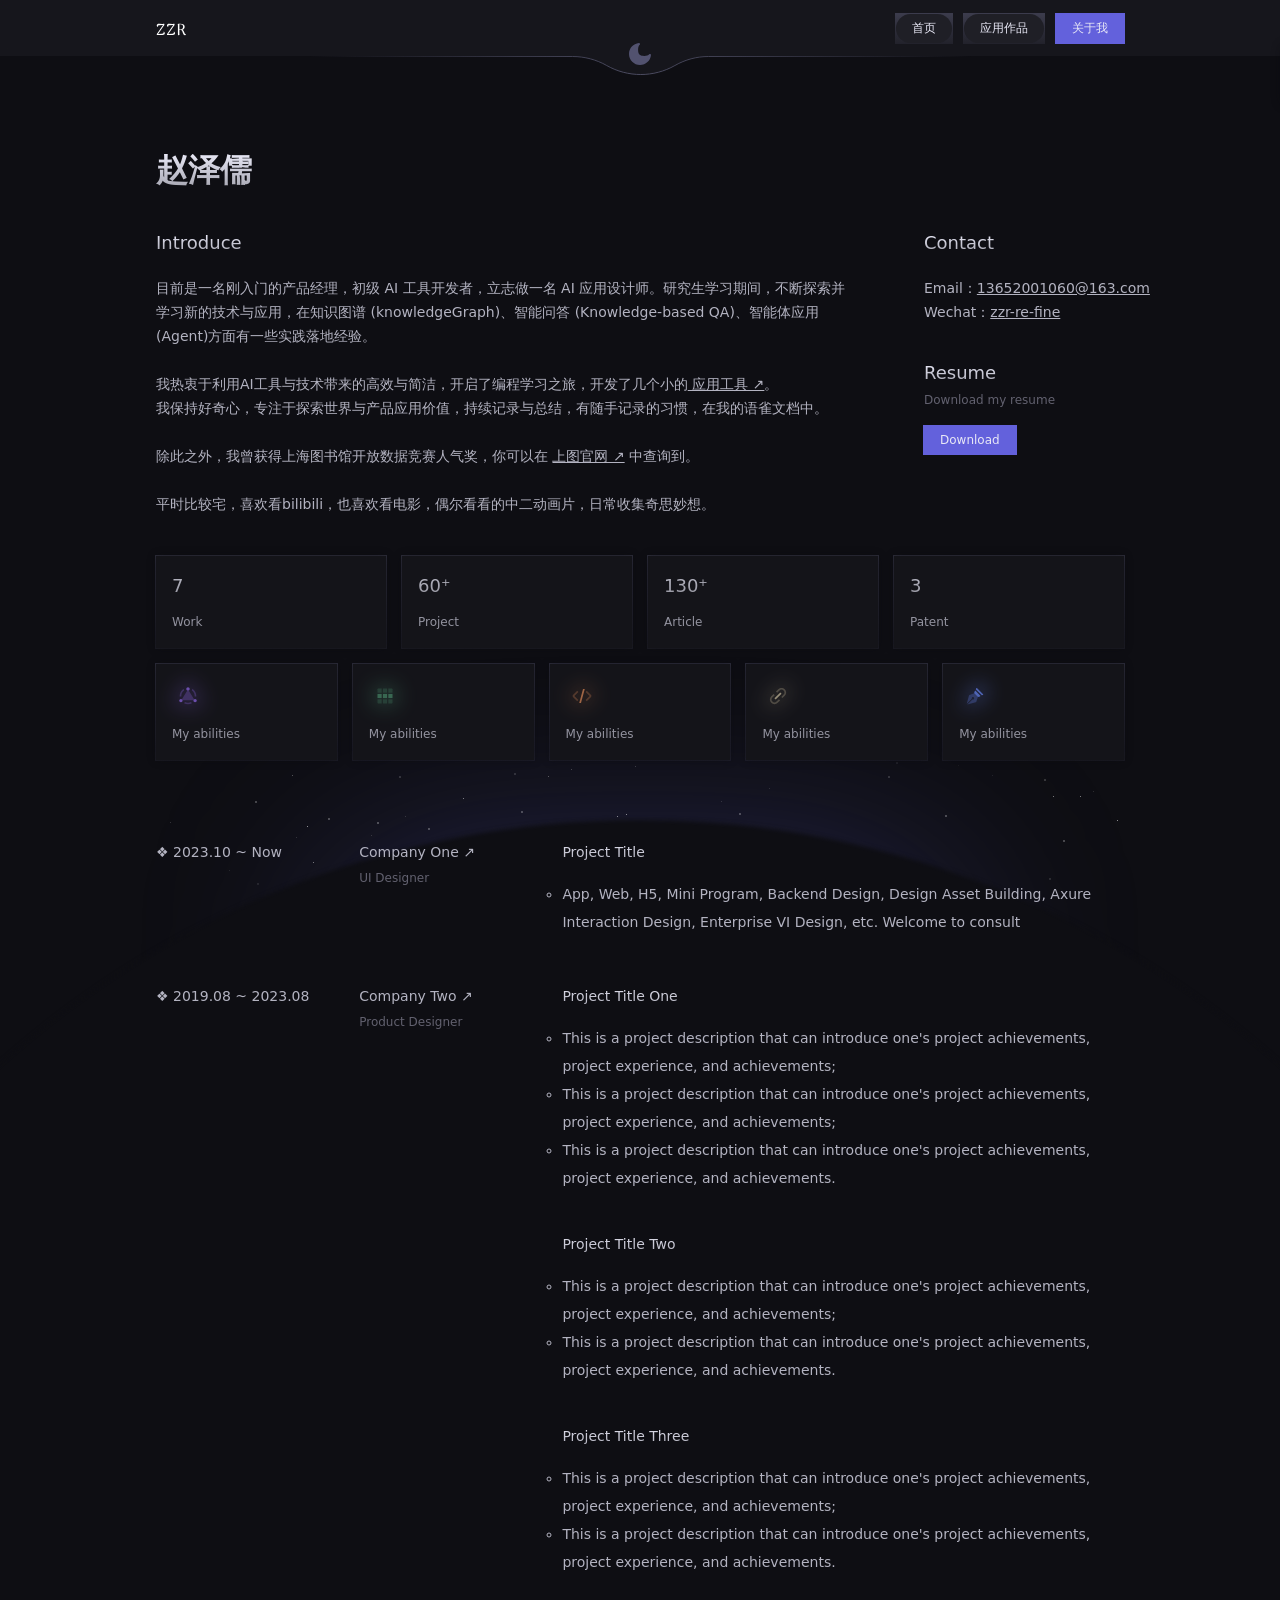
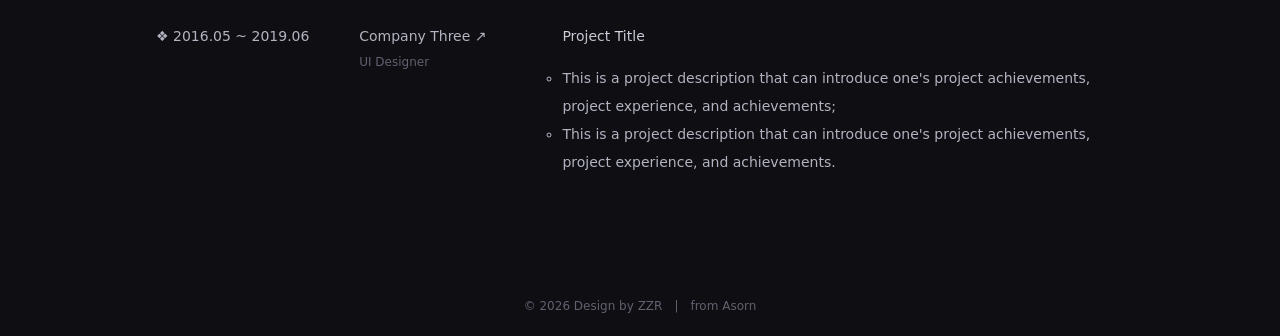
==== commit fa82099f: "大修改" ====
--- a/about.html
+++ b/about.html
@@ -3,7 +3,7 @@
 <head>
     <meta charset="UTF-8">
     <meta name="viewport" content="width=device-width, initial-scale=1.0">
-    <title>Asorn - About Me</title>
+    <title>zzr - About me</title>
     <link rel="stylesheet" href="./css/style.min.css">
     <link rel="shortcut icon" href="./assets/public/favicon.svg"/>
 </head>
@@ -13,20 +13,20 @@
         <div class="main">
             <a href="./index.html" class="logo"><img src="./assets/public/logo_text.svg"></a>
             <div class="menu">
-                <li class="magical btn" onclick="window.location.href='./index.html'">Home</li>
-                <li class="magical btn" onclick="window.location.href='./work.html'">Work</li>
-                <li class="magical btn" onclick="window.location.href='./blog.html'">Blog</li>
-                <li class="magical btn nav" onclick="window.location.href='./about.html'">About</li>
+                <li class="magical btn" onclick="window.location.href='./index.html'">首页</li>
+                <li class="magical btn" onclick="window.location.href='./work.html'">应用作品</li>
+                <!-- <li class="magical btn" onclick="window.location.href='./blog.html'">Blog</li> -->
+                <li class="magical btn nav" onclick="window.location.href='./about.html'">关于我</li>
             </div>
             <div class="menu" id="menu-expand">
                 <li class="magical btn skin" id="menu-expand-child"><i class="icon menu-icon"></i></li>
             </div>
             <div id="menu-panel">
                 <div class="menu-panel-content">
-                    <li class="magical btn" onclick="window.location.href='./index.html'">Home</li>
-                    <li class="magical btn" onclick="window.location.href='./work.html'">Work</li>
-                    <li class="magical btn" onclick="window.location.href='./blog.html'">Blog</li>
-                    <li class="magical btn nav" onclick="window.location.href='./about.html'">About</li>
+                    <li class="magical btn" onclick="window.location.href='./index.html'">首页</li>
+                    <li class="magical btn" onclick="window.location.href='./work.html'">应用作品</li>
+                    <!-- <li class="magical btn" onclick="window.location.href='./blog.html'">Blog</li> -->
+                    <li class="magical btn nav" onclick="window.location.href='./about.html'">关于我</li>
                 </div>
             </div>
         </div>
@@ -34,16 +34,15 @@
     </div>
     <div class="about">
         <div class="about-top">
-            <div class="about-name">Name</div>
+            <div class="about-name">赵泽儒</div>
             <div class="about-info">
                 <div class="about-info-left">
                     <div class="about-info-title">Introduce</div>
-                    <div class="introduce-desc">
-                        I am currently a product designer, junior developer, and aspire to become a design engineer. Having insights and practical experience in multiple industries such as cloud computing, low code, e-commerce, intelligent customer service, and zero trust.<br><br>
-                        I am passionate about the infinite possibilities of technology and also focused on exploring the values of product design, seeking a balance between ultimate design, interaction, technological inclusion, and business understanding to solve problems.<br><br>
-                        In addition, I have won three patents for appearance invention, which can be found in the <a href="http://epub.cnipa.gov.cn/" target="_blank">China National Intellectual Property Administration ↗</a> Enter my name on the official website to search.
-                    </div>
-                </div>
+                    <div class="introduce-desc load-pro visible" data-i18n="about.intro" data-i18n-type="html">目前是一名刚入门的产品经理，初级 AI 工具开发者，立志做一名 AI 应用设计师。研究生学习期间，不断探索并学习新的技术与应用，在知识图谱 (knowledgeGraph)、智能问答 (Knowledge-based QA)、智能体应用 (Agent)方面有一些实践落地经验。<br><br>我热衷于利用AI工具与技术带来的高效与简洁，开启了编程学习之旅，开发了几个小的<a href="./work.html"> 应用工具 ↗</a>。<br>我保持好奇心，专注于探索世界与产品应用价值，持续记录与总结，有随手记录的习惯，在我的语雀文档中。<br><br>除此之外，我曾获得上海图书馆开放数据竞赛人气奖，你可以在 <a href="https://opendata.library.sh.cn/news/2024/10/14/" target="_blank">上图官网 ↗</a> 中查询到。<br><br>平时比较宅，喜欢看bilibili，也喜欢看电影，偶尔看看的中二动画片，日常收集奇思妙想。</div>
+                </div>
+
+                
+
                 <div class="about-info-right">
                     <div class="contact">
                         <div class="about-info-title">Contact</div>
@@ -51,14 +50,14 @@
                             <div class="list">
                                 <div class="list-label">Email：</div>
                                 <div href="javascript:" class="list-value" id="email" tabindex="0" role="button"  title="点击复制邮箱">
-                                    <a id="emailCopied">hi@asorn.cn</a>
+                                    <a id="emailCopied">13652001060@163.com</a>
                                 </div>
                                 <span class="list-value copied">copied&nbsp;✓</span>
                             </div>
                             <div class="list">
                                 <div class="list-label">Wechat：</div>
                                 <div class="list-value">
-                                    <a class="tooltip">imasorn
+                                    <a class="tooltip">zzr-re-fine
                                         <div class="tooltip-box">
                                             <img src="./assets/about/wechat.png">
                                         </div>
@@ -70,8 +69,8 @@
                     <div class="resume">
                         <div class="about-info-title resume-title">Resume</div>
                         <div class="resume-desc">
-                            <div class="resume-desc-helptext">Download my resume (PDF & 1MB)</div>
-                            <div class="magical resume-btn"><a href="https://asorn.cn/" target="_blank">Download</a></div>
+                            <div class="resume-desc-helptext">Download my resume</div>
+                            <div class="magical resume-btn"><a href="./assets/about/赵泽儒-简历.pdf" download="赵泽儒-简历.pdf">Download</a></div>
                         </div>
                     </div>
                 </div>
@@ -218,15 +217,13 @@
     </div>
     <div class="footer">
         <div class="copyright">
-            <div>© 2023 Design by <a href="https://asorn.cn/" target="_blank">Asorn</a></div>
+            <div>© 2026 Design by <a href="https://asorn.cn/" target="_blank">ZZR</a></div>
             <span>|</span>
             <div class="fillings">
-                <a href="https://asorn.cn/" target="_blank">Asorn</a>
-            </div>
-            <span>|</span>
-            <div class="friends">
-                <a href="https://zdo.fun/" target="_blank">ZDO</a>
-            </div>
+                <a href="https://asorn.cn/" target="_blank">from Asorn</a>
+            </div>
+            
+            
         </div>
     </div>
     <div class="widget">
--- a/css/style.min.css
+++ b/css/style.min.css
@@ -1 +1 @@
-@media screen and (max-width: 768px){.about-info{flex-direction:column}.list-00,.list-01{grid-template-columns:1fr 1fr !important}.about-bottom .experience .item{grid-template-columns:none !important;grid-template-rows:1fr !important}.blog-left{display:none}.menu{display:none !important}#menu-expand{display:block !important}.hello::after{width:320px !important;height:320px !important}.copyright span,.fillings,.friends{display:none !important}}@media screen and (min-width: 769px){#menu-panel{left:100vw !important}}*{border:0;margin:0;padding:0;box-sizing:border-box;list-style:none;font-size:12px;text-decoration:unset}body{background-color:#0e0e13;color:#e8e8f6;font-family:Roboto,system-ui,-apple-system,"Segoe UI","Helvetica Neue",Arial,"Liberation Sans",sans-serif,"Apple Color Emoji","Segoe UI Emoji","Segoe UI Symbol","Noto Color Emoji";-webkit-font-smoothing:antialiased;overflow-x:hidden}.fireworks{position:fixed;top:0;left:0;width:100%;height:100%;display:block;z-index:-999}.icon{font-size:0}.icon.dark::before{content:url(../assets/public/skin_light.svg)}.icon.menu-icon::before{content:url(../assets/public/menu_icon.svg)}.magical{--circle-size: 600px;--inset: 1px;--border: $border-radius-default;position:relative;display:flex;align-items:center;justify-content:center;border-radius:var(--border);background-color:#0e0e13}.magical::before,.magical::after{content:"";position:absolute;width:calc(100% + var(--inset)*2);height:calc(100% + var(--inset)*2);border-radius:var(--border);inset:calc(0 - var(--inset))}.magical::before{background:radial-gradient(var(--circle-size) circle at var(--mouse-x) var(--mouse-y), rgba(255, 255, 255, 0.3), transparent 40%);z-index:-1}.magical::after{background:linear-gradient(180deg, rgba(78, 78, 100, 0.48) 0%, rgba(78, 78, 100, 0.2) 100%);z-index:-2}.magical .show{width:100%;height:100%;position:absolute;border-radius:var(--border);opacity:0;pointer-events:none;background:radial-gradient(var(--circle-size) circle at var(--mouse-x) var(--mouse-y), rgba(255, 255, 255, 0.01), transparent 40%)}.btn{--border: $border-radius-full;background-image:radial-gradient(var(--circle-size) circle at var(--mouse-x) var(--mouse-y), rgba(255, 255, 255, 0.06), transparent 40%)}.btn::before{background:radial-gradient(var(--circle-size) circle at var(--mouse-x) var(--mouse-y), rgba(255, 255, 255, 0.4), transparent 40%)}.btn::after{background:linear-gradient(180deg, rgba(78, 78, 100, 0.68) 0%, rgba(78, 78, 100, 0.2) 100%)}.head{position:fixed;padding:0 40px;width:100%;--height: 56px;height:var(--height);display:flex;justify-content:center;align-items:center;--mw: 968px}.head .main{width:100%;display:flex;justify-content:space-between;align-items:center;max-width:var(--mw)}.head{background:rgba(25,25,32,.8);backdrop-filter:blur(4px);flex-direction:column;z-index:100}.head .logo{height:20px}.head #menu-expand{display:none}.head #menu-expand.active{pointer-events:none}.head #menu-expand.active+#menu-panel{left:40px}.head #menu-expand>.menu-icon{transition:transform .5s}.head #menu-expand .active #menu-expand>.menu-icon{transform:rotate(45deg)}@keyframes goOut{0%{left:40px}100%{left:100vw}}.head .menu{display:flex;gap:12px}.head .menu li{--circle-size: 100px;border-radius:9999px;padding:6px 16px;cursor:pointer;background-color:#1f1f26;transition:.3s background ease-in-out}.head .menu li.nav,.head .menu li.nav::before{background-color:#6361dc}.head .menu .skin{width:14px;padding:6px 13px}.head #menu-panel{width:calc(100vw - 80px);position:absolute;top:44px;left:100vw;padding:16px 24px;background:rgba(25,25,32,.96);backdrop-filter:blur(4px);border-radius:6px;box-shadow:0px 0px 8px 0px rgba(10,10,14,.4);z-index:101}.head #menu-panel .menu-panel-content{display:flex;flex-direction:row;flex-wrap:wrap;justify-content:flex-end;gap:16px}.head #menu-panel .menu-panel-content li{--circle-size: 100px;border-radius:9999px;padding:6px 16px;cursor:pointer;background-color:#1f1f26;transition:.3s background ease-in-out}.head #menu-panel .menu-panel-content li.nav,.head #menu-panel .menu-panel-content li.nav::before{background-color:#6361dc}.head blockquote{position:absolute;inset:calc(20px + var(--height)) 0 0;font-size:0;width:100%;display:flex;align-items:flex-end;justify-content:center}.head blockquote::after{content:"";position:absolute;bottom:0;left:0;right:0;height:20px;background:url("../assets/public/head_bottom_line.svg") no-repeat center top;z-index:-1}.head blockquote img{margin-bottom:10px;animation:rotate 6s linear infinite}@keyframes rotate{0%{transform:rotate(0deg)}100%{transform:rotate(360deg)}}.footer{padding:60px 40px 20px 40px;font-size:12px;line-height:20px;color:#62616f}.footer .copyright{display:flex;justify-content:center;align-items:center;--mw: 968px}.footer .copyright .main{width:100%;display:flex;justify-content:space-between;align-items:center;max-width:var(--mw)}.footer .copyright{gap:12px}.footer .copyright a{transition:color .15s ease-in;color:#62616f}.footer .copyright a:hover{color:#6361dc}.footer .copyright .friends{display:flex;justify-content:center;align-items:center;--mw: 968px}.footer .copyright .friends .main{width:100%;display:flex;justify-content:space-between;align-items:center;max-width:var(--mw)}.footer .copyright .friends{gap:8px}.widget{display:flex;justify-content:center;align-items:center;--mw: 968px}.widget .main{width:100%;display:flex;justify-content:space-between;align-items:center;max-width:var(--mw)}.widget .shape-light{z-index:-99;position:fixed;bottom:-180px;width:600px;height:200px;border-radius:9999px;background:rgba(99,97,220,.4);filter:blur(100px)}.widget .shape-star{position:fixed;z-index:-98;bottom:0;height:150px;width:var(--mw);-webkit-mask-image:linear-gradient(180deg, rgba(217, 217, 217, 0) 0%, rgba(217, 217, 217, 0.8) 25%, #d9d9d9 50%, rgba(217, 217, 217, 0.8) 75%, rgba(217, 217, 217, 0) 100%);mask-image:linear-gradient(180deg, rgba(217, 217, 217, 0) 0%, rgba(217, 217, 217, 0.8) 25%, #d9d9d9 50%, rgba(217, 217, 217, 0.8) 75%, rgba(217, 217, 217, 0) 100%);-webkit-mask-size:cover;mask-size:cover}@keyframes risingStarsAnination{0%{transform:translateZ(0) translateY(0)}to{transform:translateZ(0) translateY(-2000px)}}.widget .shape-star .rising-stars{opacity:.7;pointer-events:none}.widget .shape-star .rising-stars div{background:rgba(0,0,0,0);border-radius:50%}.widget .shape-star .rising-stars div:nth-child(1){animation-duration:100s !important;box-shadow:136px 13273px #fff,347px 1735px #fff,813px 1674px #fff,1949px 440px #fff,1440px 41px #fff,437px 1122px #fff,406px 430px #fff,1014px 25px #fff,1330px 1616px #fff,1636px 1496px #fff,1358px 800px #fff,48px 857px #fff,900px 1821px #fff,906px 1975px #fff,832px 163px #fff,1911px 1480px #fff,576px 523px #fff,783px 1435px #fff,738px 1712px #fff,1822px 193px #fff,1168px 1172px #fff,480px 687px #fff,798px 337px #fff,1747px 824px #fff,1296px 1690px #fff,1277px 1786px #fff,1941px 1271px #fff,1925px 784px #fff,400px 1302px #fff,112px 882px #fff,1008px 1624px #fff,55px 1604px #fff,1143px 1555px #fff,1354px 1344px #fff,1687px 601px #fff,651px 617px #fff,984px 1737px #fff,505px 1689px #fff,634px 1460px #fff,770px 827px #fff,315px 833px #fff,192px 1677px #fff,1324px 580px #fff,1862px 1217px #fff,157px 1255px #fff,1265px 1949px #fff,259px 482px #fff,1925px 39px #fff,1823px 1401px #fff,172px 1227px #fff,1120px 662px #fff,621px 681px #fff,959px 1389px #fff,370px 367px #fff,1629px 754px #fff,117px 756px #fff,415px 19px #fff,1158px 1227px #fff,36px 322px #fff,315px 1172px #fff,1156px 1010px #fff,758px 828px #fff,1576px 1585px #fff,725px 1487px #fff,1987px 1199px #fff,832px 827px #fff,1162px 92px #fff,103px 1868px #fff,588px 198px #fff,695px 984px #fff,1256px 1513px #fff,29px 924px #fff,1991px 1022px #fff,317px 932px #fff,114px 1610px #fff,1073px 1420px #fff,1161px 1045px #fff,684px 312px #fff,250px 419px #fff,151px 76px #fff,1228px 400px #fff,1381px 202px #fff,1210px 207px #fff,951px 1633px #fff,1585px 1768px #fff,1187px 1462px #fff,231px 1455px #fff,1457px 1778px #fff,1604px 75px #fff,1952px 1575px #fff,1870px 10px #fff,1240px 1824px #fff,591px 554px #fff,1696px 112px #fff,1618px 662px #fff,860px 1971px #fff,899px 1140px #fff,1334px 285px #fff,1051px 732px #fff,267px 1737px #fff,1363px 965px #fff,1829px 1718px #fff,1966px 1063px #fff,979px 1908px #fff,1654px 1085px #fff,416px 1055px #fff,1758px 576px #fff,1604px 720px #fff,840px 143px #fff,852px 1385px #fff,411px 1808px #fff,992px 28px #fff,1461px 122px #fff,1110px 671px #fff,221px 1734px #fff,1886px 1139px #fff,1963px 1765px #fff,406px 456px #fff,461px 1710px #fff,524px 1305px #fff,905px 1265px #fff,731px 126px #fff,1748px 186px #fff,759px 1511px #fff,1502px 1174px #fff,163px 1326px #fff,1236px 416px #fff,963px 1543px #fff,509px 373px #fff,1965px 942px #fff,1621px 1614px #fff,211px 515px #fff,1064px 990px #fff,475px 715px #fff,1977px 366px #fff,1480px 1801px #fff,693px 701px #fff,944px 628px #fff,1870px 1324px #fff,1745px 442px #fff,753px 1087px #fff,1639px 620px #fff,1838px 1570px #fff,1945px 1028px #fff,1692px 1037px #fff,276px 440px #fff,668px 1787px #fff,440px 1541px #fff,1493px 199px #fff,1930px 1584px #fff,1856px 700px #fff,1161px 682px #fff,1671px 664px #fff,286px 1182px #fff,1933px 1388px #fff,743px 1367px #fff,849px 1823px #fff,136px 25px #fff,568px 102px #fff,659px 687px #fff,27px 211px #fff,1980px 602px #fff,383px 176px #fff,1124px 470px #fff,1143px 100px #fff,1744px 1751px #fff,689px 614px #fff,596px 1867px #fff,710px 883px #fff,637px 202px #fff,1372px 962px #fff,1595px 1650px #fff,1491px 1428px #fff,873px 235px #fff,1127px 582px #fff,700px 140px #fff,1470px 1395px #fff,1133px 1532px #fff,1736px 1749px #fff,1841px 228px #fff,529px 1790px #fff,1084px 1246px #fff,1365px 230px #fff,529px 304px #fff,528px 1689px #fff,1549px 1892px #fff,975px 1315px #fff,1924px 1909px #fff,423px 115px #fff,1198px 432px #fff,1081px 956px #fff,1890px 1360px #fff,872px 535px #fff,781px 630px #fff,1010px 197px #fff,651px 125px #fff,1569px 1159px #fff,233px 759px #fff,372px 139px #fff,742px 1233px #fff,302px 1514px #fff,1159px 879px #fff,1536px 213px #fff,1212px 49px #fff,897px 1653px #fff,1735px 765px #fff,1086px 410px #fff,609px 1933px #fff,127px 172px #fff,179px 1873px #fff,584px 299px #fff,861px 1050px #fff,400px 234px #fff,1401px 806px #fff,1086px 47px #fff,1735px 1844px #fff,1874px 1698px #fff,975px 720px #fff,164px 845px #fff,461px 66px #fff,894px 1102px #fff,151px 1968px #fff,258px 1303px #fff,366px 593px #fff,390px 1023px #fff,1296px 661px #fff,308px 285px #fff,554px 1926px #fff,1409px 527px #fff,1661px 316px #fff,101px 439px #fff,1051px 1323px #fff,1144px 1541px #fff,479px 16px #fff,1172px 911px #fff,1087px 1807px #fff,1699px 628px #fff,1859px 1056px #fff,571px 1977px #fff,137px 1578px #fff,906px 847px #fff,1071px 430px #fff,212px 323px #fff,353px 276px #fff,680px 316px #fff,1781px 1151px #fff,137px 1426px #fff,1270px 1679px #fff,696px 220px #fff,587px 184px #fff,704px 795px #fff,1646px 907px #fff,1546px 11px #fff,369px 1976px #fff,1199px 815px #fff,290px 913px #fff,159px 1921px #fff,955px 1406px #fff,748px 1132px #fff,1388px 1674px #fff,1390px 1925px #fff,961px 70px #fff,1015px 927px #fff,470px 64px #fff,1125px 684px #fff,615px 1839px #fff,1318px 1437px #fff,1338px 1130px #fff,295px 1857px #fff,1656px 1208px #fff,1550px 1250px #fff,595px 1523px #fff,943px 1812px #fff,976px 1048px #fff,175px 1883px #fff,641px 1066px #fff,1115px 758px #fff,1726px 1072px #fff,1403px 1085px #fff,1601px 935px #fff,221px 877px #fff,1318px 1484px #fff,1382px 1995px #fff,737px 1875px #fff,772px 1635px #fff,869px 1654px #fff,1179px 18px #fff,518px 695px #fff,691px 1963px #fff,1290px 1259px #fff,121px 1616px #fff,531px 1751px #fff,538px 968px #fff,1492px 1387px #fff,848px 1586px #fff,665px 1946px #fff,307px 984px #fff,593px 1790px #fff,282px 981px #fff,1383px 1886px #fff,1220px 1353px #fff,537px 1893px #fff,1228px 1085px #fff,1415px 532px #fff,660px 982px #fff,308px 1837px #fff,1644px 694px #fff,1137px 296px #fff,1010px 450px #fff,1405px 1366px #fff,1823px 1910px #fff,623px 1983px #fff,585px 716px #fff,1521px 888px #fff,334px 1235px #fff,989px 1957px #fff,1055px 1917px #fff,1012px 1921px #fff,502px 793px #fff,362px 394px #fff,437px 1451px #fff,49px 1224px #fff,1883px 326px #fff,235px 1679px #fff,355px 1148px #fff,204px 907px #fff,1405px 851px #fff,404px 986px #fff,126px 239px #fff,1311px 1960px #fff,1178px 804px #fff,692px 1467px #fff,523px 1043px #fff,259px 1128px #fff,940px 229px #fff,733px 590px #fff,845px 1397px #fff,64px 383px #fff,220px 1136px #fff,307px 48px #fff,1996px 1239px #fff,495px 322px #fff,1245px 1786px #fff,392px 26px #fff,1053px 835px #fff,68px 296px #fff,1165px 63px #fff,1992px 584px #fff,1947px 881px #fff,1012px 205px #fff,419px 1901px #fff,91px 667px #fff,558px 1692px #fff,129px 252px #fff,369px 428px #fff,241px 1865px #fff,289px 1345px #fff,1591px 1655px #fff,29px 585px #fff,489px 885px #fff,342px 307px #fff,589px 658px #fff,1069px 348px #fff,355px 690px #fff,1141px 483px #fff,299px 1211px #fff,217px 1040px #fff,266px 524px #fff,1151px 304px #fff,777px 1096px #fff,1166px 1726px #fff,1332px 819px #fff,986px 1727px #fff,87px 1949px #fff,1962px 83px #fff,133px 708px #fff,1603px 504px #fff,487px 1316px #fff,216px 863px #fff,877px 162px #fff,1234px 1181px #fff,1102px 1118px #fff,509px 475px #fff,621px 935px #fff,658px 589px #fff,665px 1606px #fff,878px 1542px #fff,864px 882px #fff,1070px 1310px #fff,1983px 1146px #fff,1673px 1885px #fff,1008px 351px #fff,1896px 494px #fff,1523px 1071px #fff,1424px 773px #fff,1077px 571px #fff,281px 602px #fff,19px 1135px #fff,852px 1826px #fff,1114px 1291px #fff,956px 257px #fff,1956px 1188px #fff,1779px 284px #fff,204px 613px #fff,1892px 1213px #fff,1787px 1914px #fff,1732px 695px #fff,1497px 375px #fff,1266px 1719px #fff,1668px 1242px #fff,931px 147px #fff,399px 1359px #fff,1626px 518px #fff,840px 1495px #fff,145px 926px #fff,924px 46px #fff,1907px 1649px #fff,953px 1435px #fff,1530px 373px #fff,320px 1346px #fff,1007px 581px #fff,897px 46px #fff,926px 1693px #fff,1187px 370px #fff,69px 939px #fff,64px 1548px #fff,66px 491px #fff,1871px 676px #fff,1240px 722px #fff,1223px 216px #fff,1743px 1566px #fff,1901px 1944px #fff,918px 583px #fff,285px 601px #fff,1303px 263px #fff,1156px 1288px #fff,1897px 61px #fff,463px 1533px #fff,98px 1153px #fff,1430px 1811px #fff,304px 651px #fff,722px 260px #fff,219px 1577px #fff,157px 112px #fff,1146px 1534px #fff,972px 230px #fff,529px 962px #fff,91px 947px #fff,410px 1245px #fff,1556px 586px #fff,591px 1038px #fff,1571px 892px #fff,236px 1129px #fff,976px 1915px #fff,903px 590px #fff,939px 521px #fff,697px 859px #fff,1192px 71px #fff,614px 366px #fff,1197px 1094px #fff,1433px 839px #fff,1689px 1700px #fff,1023px 1084px #fff,176px 1110px #fff,12px 830px #fff,1880px 1619px #fff,1914px 994px #fff,218px 987px #fff,1585px 517px #fff,1837px 502px #fff,1878px 1043px #fff,30px 837px #fff,1582px 1999px #fff,1698px 940px #fff,613px 266px #fff,1628px 29px #fff,1113px 180px #fff,239px 269px #fff,1903px 449px #fff,1788px 1095px #fff,51px 1761px #fff,421px 1073px #fff,353px 292px #fff,1612px 749px #fff,986px 601px #fff,450px 343px #fff,1386px 1341px #fff,204px 848px #fff,1527px 110px #fff,379px 1993px #fff,820px 1197px #fff,279px 1804px #fff,160px 1801px #fff,1475px 1135px #fff,1374px 1626px #fff,873px 1542px #fff,1637px 1435px #fff,470px 1761px #fff,628px 919px #fff,628px 574px #fff}.widget .shape-star .rising-stars div:nth-child(2){animation-duration:150s !important;box-shadow:1046px 2770px #fff,584px 202px #fff,195px 1038px #fff,84px 741px #fff,466px 961px #fff,192px 609px #fff,704px 571px #fff,1498px 1059px #fff,21px 1214px #fff,643px 408px #fff,848px 514px #fff,420px 1928px #fff,866px 698px #fff,1071px 119px #fff,1284px 570px #fff,907px 89px #fff,1990px 137px #fff,768px 1886px #fff,1602px 623px #fff,223px 255px #fff,1224px 1955px #fff,1216px 1001px #fff,817px 1781px #fff,1586px 684px #fff,221px 71px #fff,1885px 1713px #fff,1441px 15px #fff,1946px 1649px #fff,437px 1773px #fff,1831px 657px #fff,1230px 220px #fff,906px 1681px #fff,906px 184px #fff,1689px 859px #fff,1655px 564px #fff,1900px 1354px #fff,378px 1964px #fff,985px 1685px #fff,1357px 999px #fff,1518px 1502px #fff,1068px 338px #fff,920px 1753px #fff,1589px 1108px #fff,1212px 1920px #fff,199px 596px #fff,172px 67px #fff,1104px 797px #fff,682px 571px #fff,228px 1285px #fff,401px 751px #fff,558px 1703px #fff,1382px 736px #fff,463px 1746px #fff,579px 1384px #fff,208px 1771px #fff,290px 881px #fff,408px 1189px #fff,1024px 768px #fff,247px 282px #fff,1254px 1274px #fff,592px 1785px #fff,460px 914px #fff,275px 429px #fff,991px 93px #fff,1961px 429px #fff,998px 1797px #fff,1363px 1258px #fff,1387px 611px #fff,1850px 482px #fff,401px 482px #fff,899px 966px #fff,1424px 1844px #fff,1555px 1899px #fff,625px 506px #fff,41px 219px #fff,958px 1518px #fff,1894px 717px #fff,1207px 807px #fff,183px 614px #fff,1146px 467px #fff,349px 1521px #fff,587px 1330px #fff,940px 1640px #fff,1167px 1990px #fff,1728px 1870px #fff,88px 336px #fff,1326px 944px #fff,1103px 117px #fff,1531px 1508px #fff,588px 1497px #fff,1193px 1036px #fff,475px 345px #fff,775px 731px #fff,1189px 411px #fff,1657px 108px #fff,828px 1788px #fff,622px 357px #fff,1441px 1292px #fff,1332px 361px #fff,979px 376px #fff,504px 412px #fff,1470px 290px #fff,1422px 1637px #fff,911px 1694px #fff,1304px 1729px #fff,1378px 890px #fff,181px 1238px #fff,166px 1011px #fff,570px 823px #fff,1842px 771px #fff,1495px 189px #fff,324px 1077px #fff,850px 883px #fff,1718px 1273px #fff,1559px 215px #fff,425px 254px #fff,114px 1855px #fff,1425px 253px #fff,1327px 477px #fff,1644px 234px #fff,851px 1060px #fff,384px 1151px #fff,78px 433px #fff,269px 847px #fff,11px 1426px #fff,1583px 31px #fff,1067px 48px #fff,1532px 544px #fff,1418px 923px #fff,1609px 1733px #fff,96px 1597px #fff,1818px 421px #fff,1059px 181px #fff,156px 1830px #fff,1565px 11px #fff,989px 287px #fff,827px 459px #fff,1730px 1155px #fff,688px 939px #fff,694px 6px #fff,360px 1041px #fff,1230px 1560px #fff,1228px 1637px #fff,207px 460px #fff,1869px 627px #fff,69px 872px #fff,438px 154px #fff,217px 721px #fff,141px 678px #fff,606px 1622px #fff,1836px 1505px #fff,568px 1817px #fff,1692px 901px #fff,1726px 1257px #fff,272px 77px #fff,1327px 405px #fff,833px 628px #fff,974px 782px #fff,828px 1085px #fff,1516px 57px #fff,1432px 279px #fff,1308px 608px #fff,419px 1365px #fff,989px 1354px #fff,343px 557px #fff,1787px 1617px #fff,609px 281px #fff,397px 635px #fff,330px 1483px #fff,1039px 1891px #fff,623px 390px #fff,849px 1113px #fff,774px 1584px #fff,339px 1374px #fff,910px 294px #fff,348px 1997px #fff,961px 1571px #fff,108px 1103px #fff,761px 1908px #fff,1612px 1543px #fff,1978px 1013px #fff,1420px 170px #fff,250px 157px #fff,760px 804px #fff,503px 1240px #fff,913px 1425px #fff,694px 541px #fff,999px 1757px #fff,1792px 865px #fff,521px 1962px #fff,892px 1943px #fff,1266px 744px #fff,1315px 121px #fff,957px 1880px #fff,1387px 334px #fff,101px 132px #fff,760px 1557px #fff,1100px 112px #fff,879px 173px #fff,1712px 1707px #fff,888px 28px #fff,33px 1189px #fff,1316px 1591px #fff,254px 1751px #fff,494px 1485px #fff,1654px 782px #fff,1983px 693px #fff,754px 1919px #fff,1116px 85px #fff,1417px 634px #fff,343px 657px #fff,481px 1867px #fff,805px 1831px #fff,213px 1734px #fff,1305px 225px #fff,1158px 1852px #fff,1335px 1897px #fff,995px 514px #fff,1297px 1704px #fff,732px 25px #fff,1190px 1980px #fff,515px 1537px #fff,1675px 639px #fff,1693px 1862px #fff,417px 1885px #fff,1303px 1332px #fff,1422px 259px #fff,1176px 1403px #fff,1477px 980px #fff,1960px 461px #fff,99px 980px #fff,1139px 418px #fff,1357px 487px #fff,1009px 1329px #fff,293px 355px #fff,301px 464px #fff,222px 138px #fff,307px 265px #fff,989px 856px #fff,182px 1885px #fff,1064px 1909px #fff,885px 155px #fff,403px 166px #fff,1540px 1180px #fff,310px 1519px #fff,777px 496px #fff,664px 1389px #fff,1950px 758px #fff,63px 1412px #fff,1247px 1151px #fff,365px 60px #fff,1793px 502px #fff,533px 320px #fff,927px 766px #fff,206px 340px #fff,1261px 292px #fff,1908px 1564px #fff,99px 50px #fff,1693px 1858px #fff,641px 1034px #fff,1063px 453px #fff,1973px 163px #fff,712px 600px #fff,264px 1682px #fff,1686px 289px #fff,1305px 745px #fff,30px 349px #fff,649px 1772px #fff,1032px 141px #fff,204px 1345px #fff,46px 289px #fff,173px 466px #fff,1369px 1116px #fff,528px 196px #fff,1355px 1117px #fff,1344px 1192px #fff,220px 304px #fff,1816px 1984px #fff,1903px 683px #fff,389px 934px #fff,79px 1352px #fff,1317px 1295px #fff,1169px 1389px #fff,1061px 914px #fff,1777px 1736px #fff,1859px 286px #fff,1479px 569px #fff,930px 1613px #fff,1892px 682px #fff,867px 1193px #fff,40px 1606px #fff,624px 1860px #fff,1829px 1897px #fff,1891px 1944px #fff,1633px 1642px #fff,71px 627px #fff,1334px 1548px #fff,1461px 1437px #fff,220px 547px #fff,334px 907px #fff,1512px 34px #fff,789px 64px #fff,190px 1169px #fff,358px 22px #fff,438px 115px #fff,1576px 248px #fff,117px 836px #fff,957px 1773px #fff,213px 1553px #fff,1211px 1094px #fff,1768px 1569px #fff,541px 725px #fff,1027px 1196px #fff,996px 677px #fff,1406px 1504px #fff,707px 1457px #fff,1704px 445px #fff,1403px 1557px #fff,1743px 223px #fff,1866px 1923px #fff,1137px 762px #fff,1566px 1760px #fff,1289px 1717px #fff,1397px 634px #fff,1286px 516px #fff,1179px 1503px #fff,1143px 1306px #fff,489px 1107px #fff,1663px 145px #fff,1553px 1813px #fff,1611px 1558px #fff,969px 946px #fff,243px 25px #fff,518px 117px #fff,1510px 12px #fff,1461px 1296px #fff,453px 697px #fff,726px 1082px #fff,1727px 410px #fff,1242px 1258px #fff,1847px 1331px #fff,1746px 1023px #fff,972px 1887px #fff,704px 453px #fff,424px 993px #fff,1437px 797px #fff,1947px 235px #fff,916px 1060px #fff,1034px 1354px #fff,723px 1738px #fff,447px 1609px #fff,167px 780px #fff,462px 1224px #fff,704px 1676px #fff,1880px 495px #fff,665px 1497px #fff,773px 1221px #fff,471px 771px #fff,549px 221px #fff,846px 242px #fff,638px 300px #fff,75px 492px #fff,856px 1803px #fff,1605px 1288px #fff,740px 11px #fff,1009px 1229px #fff,650px 1734px #fff,565px 1651px #fff,1314px 949px #fff,852px 1135px #fff,1742px 360px #fff,512px 487px #fff,965px 1638px #fff,619px 1818px #fff,982px 838px #fff,36px 1269px #fff,14px 542px #fff,1913px 1614px #fff,1231px 1455px #fff,950px 1539px #fff,1599px 124px #fff,854px 661px #fff,45px 810px #fff,1098px 425px #fff,1088px 579px #fff,100px 673px #fff,1729px 1110px #fff,35px 507px #fff,435px 708px #fff,893px 127px #fff,953px 1523px #fff,1067px 1352px #fff,1806px 376px #fff,738px 1173px #fff,676px 1910px #fff,405px 805px #fff,1289px 1838px #fff,1794px 677px #fff,1727px 1763px #fff,729px 181px #fff,417px 1509px #fff,402px 867px #fff,1047px 1577px #fff,1748px 619px #fff,815px 156px #fff,1668px 13px #fff,285px 1014px #fff,499px 1355px #fff,384px 819px #fff,364px 1484px #fff,968px 534px #fff,1935px 1915px #fff,662px 870px #fff,1837px 1960px #fff,1063px 1369px #fff,388px 271px #fff,1406px 1113px #fff,1909px 897px #fff,506px 101px #fff,680px 1579px #fff,1908px 1476px #fff,1065px 1308px #fff,892px 1806px #fff,1303px 1738px #fff,1112px 935px #fff,1112px 354px #fff,799px 1222px #fff,1131px 1922px #fff,341px 1281px #fff,744px 298px #fff,1519px 698px #fff,934px 1143px #fff,989px 584px #fff,1250px 161px #fff,49px 1336px #fff,1154px 1944px #fff,260px 1720px #fff,243px 963px #fff,1336px 834px #fff,1373px 578px #fff,1624px 146px #fff,493px 141px #fff,991px 1986px #fff,715px 465px #fff,1380px 373px #fff,1134px 284px #fff,1469px 1534px #fff,1074px 1672px #fff,836px 1225px #fff,1115px 1213px #fff,500px 509px #fff,350px 817px #fff,1352px 1204px #fff,530px 786px #fff,53px 906px #fff,414px 601px #fff,977px 552px #fff,447px 196px #fff,67px 548px #fff,837px 399px #fff,1786px 792px #fff,1681px 1843px #fff,1695px 847px #fff,726px 768px #fff,667px 1145px #fff,382px 395px #fff,502px 1182px #fff,1930px 100px #fff,492px 1356px #fff,221px 977px #fff,998px 848px #fff,482px 531px #fff,497px 239px #fff,1795px 681px #fff,1721px 1218px #fff,521px 349px #fff,1573px 1747px #fff,294px 1103px #fff,39px 235px #fff,1502px 1754px #fff,1918px 1587px #fff,1448px 604px #fff,583px 62px #fff,790px 1923px #fff,510px 344px #fff,165px 1091px #fff,1474px 1639px #fff,1577px 1452px #fff,1017px 99px #fff,1547px 679px #fff,852px 1216px #fff,83px 1818px #fff,1240px 1423px #fff,1122px 1475px #fff,418px 230px #fff,1989px 1326px #fff,1828px 1633px #fff,1412px 373px #fff,685px 1113px #fff,1909px 1468px #fff;opacity:.5}.widget .shape-star .rising-stars div:nth-child(3){animation-duration:200s !important;box-shadow:1858px 10327px #fff,1161px 1700px #fff,271px 1050px #fff,1378px 1738px #fff,1479px 1467px #fff,1866px 1558px #fff,802px 12px #fff,1322px 341px #fff,1593px 1458px #fff,1500px 710px #fff,1933px 1717px #fff,487px 1255px #fff,1547px 240px #fff,1460px 931px #fff,1725px 1308px #fff,69px 335px #fff,802px 1969px #fff,1621px 1871px #fff,1553px 113px #fff,1166px 124px #fff,1987px 79px #fff,180px 1271px #fff,466px 765px #fff,129px 1528px #fff,73px 117px #fff,1836px 1944px #fff,335px 125px #fff,145px 364px #fff,1864px 1974px #fff,525px 559px #fff,865px 876px #fff,1097px 828px #fff,1544px 1001px #fff,1362px 411px #fff,1218px 312px #fff,185px 1270px #fff,1273px 493px #fff,1241px 1593px #fff,1410px 1164px #fff,398px 1009px #fff,1700px 570px #fff,1985px 937px #fff,706px 958px #fff,651px 1650px #fff,765px 1675px #fff,1557px 316px #fff,779px 1365px #fff,1150px 581px #fff,251px 1600px #fff,1244px 906px #fff,912px 1051px #fff,733px 1393px #fff,1081px 847px #fff,592px 420px #fff,1820px 736px #fff,912px 807px #fff,1925px 711px #fff,1862px 1277px #fff,985px 1024px #fff,162px 1318px #fff,1714px 559px #fff,1588px 1205px #fff,763px 955px #fff,1760px 1228px #fff,756px 1980px #fff,1119px 382px #fff,1887px 1961px #fff,1869px 798px #fff,1105px 800px #fff,1110px 1166px #fff,1669px 1354px #fff,1014px 128px #fff,290px 692px #fff,1666px 102px #fff,249px 559px #fff,1874px 1811px #fff,1998px 1676px #fff,1728px 1882px #fff,1730px 736px #fff,890px 426px #fff,1388px 1047px #fff,701px 374px #fff,1542px 1736px #fff,781px 163px #fff,791px 809px #fff,1649px 438px #fff,1094px 1475px #fff,241px 382px #fff,1632px 1472px #fff,62px 1676px #fff,1154px 909px #fff,501px 1121px #fff,886px 526px #fff,1587px 1752px #fff,1247px 131px #fff,1800px 242px #fff,590px 1059px #fff,837px 1819px #fff,281px 1355px #fff,161px 1898px #fff,1465px 371px #fff,1578px 823px #fff,877px 1360px #fff,276px 1713px #fff,296px 522px #fff,804px 173px #fff,1793px 617px #fff,1622px 1824px #fff,237px 1068px #fff,1933px 545px #fff,1543px 1870px #fff,884px 578px #fff,125px 250px #fff,986px 882px #fff,1400px 1211px #fff,570px 1508px #fff,1449px 115px #fff,726px 914px #fff,1499px 1532px #fff,1308px 968px #fff,1876px 630px #fff,843px 606px #fff,144px 1085px #fff,878px 1315px #fff,1779px 1571px #fff,1145px 1510px #fff,1368px 1857px #fff,852px 627px #fff,1680px 641px #fff,1652px 1798px #fff,1303px 1056px #fff,1391px 45px #fff,365px 972px #fff,1031px 1860px #fff,1806px 1213px #fff,1249px 233px #fff,1126px 1513px #fff,1921px 1055px #fff,1490px 1176px #fff,641px 1781px #fff,1640px 854px #fff,542px 1083px #fff,106px 679px #fff,1423px 857px #fff,1254px 781px #fff,1775px 950px #fff,681px 239px #fff,756px 478px #fff,1199px 973px #fff,346px 1704px #fff,421px 911px #fff,339px 1168px #fff,586px 1762px #fff,801px 274px #fff,1901px 1693px #fff,914px 1706px #fff,976px 1023px #fff,787px 802px #fff,1057px 1614px #fff,438px 173px #fff,56px 1526px #fff,258px 1960px #fff,1756px 4px #fff,434px 1702px #fff,1590px 1362px #fff,607px 1053px #fff,1510px 1225px #fff,683px 262px #fff,184px 1205px #fff,1579px 891px #fff,131px 1755px #fff,1929px 761px #fff,1867px 1152px #fff,1875px 280px #fff,271px 1683px #fff,671px 1224px #fff,1836px 1011px #fff,1323px 1211px #fff,1149px 1503px #fff,57px 1496px #fff,149px 647px #fff,1927px 142px #fff,381px 1755px #fff,265px 1660px #fff,322px 1161px #fff,946px 304px #fff,1616px 1035px #fff,1283px 1371px #fff,1232px 1532px #fff,1869px 387px #fff,1101px 1882px #fff,1428px 1762px #fff,1666px 620px #fff,444px 739px #fff,1525px 1091px #fff,1372px 1186px #fff,1733px 898px #fff,1076px 72px #fff,538px 1382px #fff,424px 1995px #fff,571px 526px #fff,412px 521px #fff,1372px 564px #fff,1358px 1203px #fff,1427px 689px #fff,1599px 1873px #fff,589px 384px #fff,855px 739px #fff,1431px 1233px #fff,983px 1877px #fff,1174px 1911px #fff,1194px 337px #fff,206px 865px #fff,621px 423px #fff,934px 1528px #fff,853px 1336px #fff,722px 1341px #fff,1806px 1361px #fff,1077px 281px #fff,1298px 79px #fff,258px 389px #fff,666px 560px #fff,1898px 1083px #fff,869px 1141px #fff,345px 1500px #fff,1025px 1327px #fff,1953px 302px #fff,1709px 773px #fff,1565px 467px #fff,1937px 55px #fff,435px 510px #fff,833px 271px #fff,711px 1105px #fff,121px 1869px #fff,1934px 948px #fff,175px 387px #fff,899px 1971px #fff,1784px 1443px #fff,1080px 1296px #fff,1733px 1938px #fff,677px 949px #fff,998px 1514px #fff,455px 1734px #fff,318px 574px #fff,140px 84px #fff,1555px 1854px #fff,1244px 471px #fff,874px 1216px #fff,1590px 358px #fff,1251px 1027px #fff,855px 1210px #fff,540px 1026px #fff,1035px 1680px #fff,814px 1264px #fff,1852px 974px #fff,757px 1443px #fff,836px 22px #fff,1477px 1364px #fff,92px 1002px #fff,114px 1147px #fff,748px 1621px #fff,1293px 1083px #fff,1222px 40px #fff,1870px 210px #fff,943px 1762px #fff,340px 785px #fff,916px 1916px #fff,1993px 1791px #fff,1811px 556px #fff,1839px 1073px #fff,1193px 331px #fff,613px 35px #fff,1858px 1384px #fff,1730px 1678px #fff,1379px 787px #fff,1312px 73px #fff,231px 1475px #fff,903px 939px #fff,1037px 801px #fff,853px 631px #fff,1256px 861px #fff,1329px 685px #fff,1078px 115px #fff,229px 876px #fff,667px 1493px #fff,418px 674px #fff,558px 1881px #fff,1745px 633px #fff,1677px 676px #fff,1407px 616px #fff,1874px 67px #fff,276px 1509px #fff,1757px 543px #fff,280px 249px #fff,1738px 609px #fff,1908px 23px #fff,1677px 580px #fff,32px 1763px #fff,32px 447px #fff,1702px 1504px #fff,1190px 1477px #fff,215px 82px #fff,327px 407px #fff,1559px 1114px #fff,933px 668px #fff,451px 621px #fff,1929px 846px #fff,32px 774px #fff,1956px 1642px #fff,1475px 1964px #fff,676px 1033px #fff,1810px 1514px #fff,1518px 1712px #fff,1436px 1851px #fff,523px 1439px #fff,374px 1219px #fff,609px 1850px #fff,1515px 1935px #fff,54px 775px #fff,1775px 1760px #fff,638px 1563px #fff,319px 560px #fff,1624px 180px #fff,156px 879px #fff,997px 296px #fff,1015px 1008px #fff,1003px 1273px #fff,1916px 585px #fff,729px 692px #fff,576px 742px #fff,346px 1712px #fff,1632px 1017px #fff,1820px 1786px #fff,529px 1067px #fff,1641px 1899px #fff,1034px 1776px #fff,936px 1016px #fff,1372px 1163px #fff,1877px 117px #fff,1400px 1800px #fff,855px 1426px #fff,1333px 1970px #fff,686px 628px #fff,1594px 1839px #fff,1025px 475px #fff,103px 738px #fff,1984px 632px #fff,1471px 1777px #fff,761px 1601px #fff,1892px 277px #fff,1134px 1234px #fff,1811px 198px #fff,87px 704px #fff,1651px 1976px #fff,52px 1767px #fff,704px 1337px #fff,802px 191px #fff,1558px 1521px #fff,561px 1204px #fff,693px 921px #fff,97px 1563px #fff,855px 1409px #fff,458px 250px #fff,144px 1721px #fff,1783px 863px #fff,1595px 691px #fff,345px 308px #fff,1528px 1854px #fff,989px 130px #fff,1325px 1593px #fff,206px 749px #fff,836px 1724px #fff,1278px 208px #fff,232px 829px #fff,199px 638px #fff,1519px 215px #fff,14px 69px #fff,1677px 1092px #fff,1894px 579px #fff,958px 408px #fff,105px 377px #fff,896px 1369px #fff,1793px 864px #fff,279px 987px #fff,1431px 636px #fff,1255px 1430px #fff,1169px 79px #fff,920px 227px #fff,1211px 721px #fff,535px 552px #fff,51px 332px #fff,933px 146px #fff,377px 1335px #fff,249px 63px #fff,1535px 535px #fff,457px 616px #fff,1722px 813px #fff,998px 1478px #fff,308px 1395px #fff,1860px 1153px #fff,146px 1334px #fff,1200px 1599px #fff,1758px 861px #fff,1676px 1494px #fff,344px 1423px #fff,1281px 1775px #fff,1617px 942px #fff,190px 660px #fff,1783px 399px #fff,1364px 1781px #fff,1439px 1725px #fff,146px 1650px #fff,1209px 656px #fff,1181px 938px #fff,1710px 72px #fff,1176px 757px #fff,219px 1728px #fff,1271px 353px #fff,471px 665px #fff,1212px 1531px #fff,1805px 1687px #fff,1225px 1591px #fff,107px 532px #fff,7px 1980px #fff,1366px 89px #fff,1276px 574px #fff,1200px 1144px #fff,1886px 924px #fff,665px 1543px #fff,1418px 55px #fff,1755px 1828px #fff,1626px 48px #fff,697px 1868px #fff,901px 1643px #fff,21px 1696px #fff,932px 1471px #fff,1468px 1972px #fff,1682px 1786px #fff,323px 332px #fff,1798px 1661px #fff,827px 1124px #fff,1790px 1828px #fff,1117px 219px #fff,364px 1082px #fff,808px 1877px #fff,1542px 1281px #fff,1929px 704px #fff,1867px 1408px #fff,1850px 1264px #fff,299px 199px #fff,413px 1414px #fff,117px 1574px #fff,1361px 61px #fff,746px 1194px #fff,1719px 1803px #fff,374px 155px #fff,140px 570px #fff,1797px 850px #fff,1540px 509px #fff,1278px 603px #fff,1520px 1385px #fff,805px 207px #fff,1977px 1386px #fff,1452px 1361px #fff,937px 38px #fff,1294px 1911px #fff,1898px 1002px #fff,657px 972px #fff,1050px 641px #fff,1072px 255px #fff,438px 638px #fff,261px 1056px #fff,620px 1078px #fff,558px 1957px #fff,1767px 1500px #fff,182px 565px #fff,565px 48px #fff,227px 504px #fff,1483px 371px #fff,693px 236px #fff,766px 317px #fff,1305px 669px #fff,885px 537px #fff,1935px 44px #fff,1391px 1152px #fff,220px 1369px #fff,654px 1800px #fff,1974px 264px #fff,1930px 959px #fff,1197px 1905px #fff,543px 1035px #fff,156px 1975px #fff,1828px 1156px #fff,319px 242px #fff,1657px 83px #fff,682px 879px #fff,1293px 1716px #fff,1561px 739px #fff,1365px 927px #fff,1753px 812px #fff;opacity:.3}.widget .shape-star .rising-stars-visible div{animation:risingStarsAnination linear infinite}.widget .shape-earth{position:fixed;z-index:-97;bottom:-1840px;width:1920px;height:1920px;border-radius:9999px;background:#0e0e13;filter:blur(2px)}.avatar-container{text-align:center;margin:20px auto 70px auto;position:relative;z-index:10}.avatar-wrapper{--circle-size: 300px;--border: 9999px;width:120px;height:120px;margin:0 auto;background-color:rgba(0,0,0,0)}.my-avatar{width:180px;height:180px;border-radius:50%;object-fit:cover;display:block;transition:transform .3s ease,box-shadow .3s ease;animation:rotateAvatar 12s linear infinite}.avatar-wrapper:hover .my-avatar{transform:scale(1.1);animation-play-state:paused}.avatar-container::before{content:"";position:absolute;top:50%;left:50%;width:200px;height:200px;transform:translate(-50%, -50%);background:radial-gradient(circle, rgba(80, 200, 120, 0.6), rgba(80, 200, 120, 0));border-radius:50%;filter:blur(40px);z-index:-1;opacity:.8;animation:pulseGlow 2s infinite alternate}@keyframes rotateAvatar{from{transform:rotate(0deg)}to{transform:rotate(360deg)}}@keyframes pulseGlow{from{opacity:.2;transform:translate(-50%, -50%) scale(0.9)}to{opacity:1;transform:translate(-50%, -50%) scale(1.3)}}.title-name{font-size:32px !important;font-weight:700 !important;background:linear-gradient(90deg, #A29CD3 0%, #E8BFAC 100%) !important;background-clip:text !important;-webkit-background-clip:text !important;-webkit-text-fill-color:rgba(0,0,0,0) !important;position:relative}.index{display:flex;justify-content:center;align-items:center;--mw: 968px}.index .main{width:100%;display:flex;justify-content:space-between;align-items:center;max-width:var(--mw)}.index{flex-direction:column;justify-content:flex-start;padding:96px 40px 60px 40px;min-height:calc(100vh - 100px)}.index .hello{display:flex;justify-content:center;align-items:center;--mw: 968px}.index .hello .main{width:100%;display:flex;justify-content:space-between;align-items:center;max-width:var(--mw)}.index .hello{height:400px;width:100%;max-width:var(--mw);flex-direction:column}.index .hello .title{display:flex;justify-content:center;align-items:flex-start;gap:8px}.index .hello .title *{font-size:32px;font-weight:700}.index .hello .title .title-hi{font-size:32px;font-weight:700;background:linear-gradient(180deg, #E8E8F6 0%, rgba(232, 232, 246, 0.72) 100%);background-clip:text;-webkit-background-clip:text;-webkit-text-fill-color:rgba(0,0,0,0)}.index .hello .title .title-name{--bg: linear-gradient(90deg, $color-start 0%, $color-end 100%);position:relative;background:var(--bg);background-clip:text;-webkit-background-clip:text;-webkit-text-fill-color:rgba(0,0,0,0)}.index .hello .title .title-name:hover::after{content:"";position:absolute;inset:auto 0 0;width:100%;height:1px;background:var(--bg)}.index .hello .hello-desc{height:28px;color:#b3b3c1;font-size:16px;line-height:28px;font-weight:300;letter-spacing:1px;margin:24px 0 0 0}.index .hello::after{content:"";position:absolute;width:512px;height:512px;background-image:radial-gradient(circle at center, rgba(255, 255, 255, 0.3) 1px, transparent 1px);background-size:8px 8px;mask-image:radial-gradient(at center, #fff, transparent 72%);-webkit-mask-image:radial-gradient(at center, #fff, transparent 72%);opacity:.6;z-index:-1}.index .content-divider{display:flex;justify-content:center;align-items:center;--mw: 968px}.index .content-divider .main{width:100%;display:flex;justify-content:space-between;align-items:center;max-width:var(--mw)}.index .content-divider{width:100%;max-width:var(--mw);height:1px;background-image:radial-gradient(circle at center, #4E4E64 1px, transparent 1px);background-size:6px 1px;background-repeat:repeat;mask-image:radial-gradient(at center, #fff, transparent 90%);-webkit-mask-image:radial-gradient(at center, #fff, transparent 90%)}.index .quickly-link{display:flex;justify-content:center;align-items:center;--mw: 968px}.index .quickly-link .main{width:100%;display:flex;justify-content:space-between;align-items:center;max-width:var(--mw)}.index .quickly-link{flex-direction:column;padding-top:80px;width:100%;max-width:var(--mw)}.index .quickly-link .title-hi{font-size:32px;font-weight:700;background:linear-gradient(180deg, #E8E8F6 0%, rgba(232, 232, 246, 0.72) 100%);background-clip:text;-webkit-background-clip:text;-webkit-text-fill-color:rgba(0,0,0,0)}.index .quickly-link .loader{margin:32px 0 48px 0;width:40px;height:8px;--c:$color-brand-default 90deg,$color-fill-bg 0;background:conic-gradient(from 135deg at top, var(--c)) 0 0,conic-gradient(from -45deg at bottom, var(--c)) 0 100%;background-size:25% 50%;background-repeat:repeat-x;animation:l12 2s infinite}@keyframes l12{60%,100%{background-position:33.3333333333% 0,-33.3333333333% 100%}}.index .quickly-link .link-card{display:flex;justify-content:center;align-items:center;--mw: 968px}.index .quickly-link .link-card .main{width:100%;display:flex;justify-content:space-between;align-items:center;max-width:var(--mw)}.index .quickly-link .link-card{flex-direction:column;gap:16px;width:100%;max-width:var(--mw)}.index .quickly-link .link-card .link-card-list{width:100%;max-width:var(--mw);display:grid;grid-template-columns:repeat(auto-fill, minmax(240px, 1fr));grid-gap:16px}.index .quickly-link .link-card .link-card-list .link-card-item{background-color:#141419;box-shadow:0px 0px 8px 0px rgba(10,10,14,.4);--circle-size: 400px}.index .quickly-link .link-card .link-card-list .link-card-item *{transition:opacity .4s}.index .quickly-link .link-card .link-card-list .link-card-item a{width:100%;display:flex;flex-direction:row;align-items:center;padding:16px;gap:12px}.index .quickly-link .link-card .link-card-list .link-card-item a:hover{color:#6361dc;transition:all .15s ease-in}.index .quickly-link .link-card .link-card-list .link-card-item a:hover .info,.index .quickly-link .link-card .link-card-list .link-card-item a:hover .icon-arrow,.index .quickly-link .link-card .link-card-list .link-card-item a:hover img{opacity:1}.index .quickly-link .link-card .link-card-list .link-card-item img{width:40px;opacity:.6}.index .quickly-link .link-card .link-card-list .link-card-item .info{width:100%;display:flex;flex-direction:column;align-items:flex-start;gap:4px;opacity:.8}.index .quickly-link .link-card .link-card-list .link-card-item .info .info-title{width:100%;font-size:14px;font-weight:500;line-height:24px;background:linear-gradient(180deg, #E8E8F6 0%, rgba(232, 232, 246, 0.72) 100%);background-clip:text;-webkit-background-clip:text;-webkit-text-fill-color:rgba(0,0,0,0)}.index .quickly-link .link-card .link-card-list .link-card-item .info .info-desc{width:100%;font-size:12px;font-weight:400;line-height:20px;color:#b3b3c1}.index .quickly-link .link-card .link-card-list .link-card-item .icon-arrow{width:14px;height:14px;opacity:0}.work{display:flex;justify-content:center;align-items:center;--mw: 968px}.work .main{width:100%;display:flex;justify-content:space-between;align-items:center;max-width:var(--mw)}.work{padding:154px 40px 60px 40px;flex-direction:column;align-items:center;justify-content:flex-start;min-height:calc(100vh - 100px)}.work .card-list{width:100%;max-width:var(--mw);display:grid;grid-template-columns:repeat(auto-fill, minmax(280px, 1fr));grid-gap:16px}.work .card-list .item{--circle-size: 600px;border-radius:6px;background-color:#141419;box-shadow:0px 0px 8px 0px rgba(10,10,14,.4);align-content:start;flex-wrap:wrap}.work .card-list .item a{display:flex;flex-direction:column;padding:16px;gap:16px}.work .card-list .item a .dark{position:relative;font-size:0}.work .card-list .item a .dark::after{content:"";position:absolute;width:100%;height:100%;left:0}.work .card-list .item a .dark .cover{width:100%;border-radius:6px;opacity:.9;transition:opacity .2s}.work .card-list .item a .text{display:flex;flex-direction:column;align-items:flex-start;gap:4px;word-wrap:break-word;opacity:.8;transition:opacity .2s}.work .card-list .item a .text .title-area{display:flex;width:100%;justify-content:space-between;align-items:center;gap:8px}.work .card-list .item a .text .title-area .title{display:flex;align-items:center;gap:4px}.work .card-list .item a .text .title-area .title .name{font-size:14px;line-height:24px;font-weight:500;background:linear-gradient(180deg, #E8E8F6 0%, rgba(232, 232, 246, 0.72) 100%);background-clip:text;-webkit-background-clip:text;-webkit-text-fill-color:rgba(0,0,0,0)}.work .card-list .item a .text .title-area .title .link{opacity:0;transition:opacity .2s}.work .card-list .item a .text .title-area .tag{font-size:12px;line-height:100%;font-weight:500;padding:4px 8px;border-radius:9999px}.work .card-list .item a .text .title-area .tag-web{color:#57ac84;background:rgba(87,172,132,.1);border:1px solid rgba(87,172,132,.16)}.work .card-list .item a .text .title-area .tag-assets{color:#d59a78;background:rgba(213,154,120,.1);border:1px solid rgba(213,154,120,.16)}.work .card-list .item a .text .title-area .tag-app{color:#cb55d2;background:rgba(203,85,210,.1);border:1px solid rgba(203,85,210,.16)}.work .card-list .item a .text .title-area .tag-2b{color:#6f98ff;background:rgba(111,152,255,.1);border:1px solid rgba(111,152,255,.16)}.work .card-list .item a .text .title-area .tag-other{color:#939ea9;background:rgba(147,158,169,.1);border:1px solid rgba(147,158,169,.16)}.work .card-list .item a .text .desc{width:100%;font-size:12px;line-height:20px;color:#b3b3c1}.work .card-list .item a:hover .cover,.work .card-list .item a:hover .text,.work .card-list .item a:hover .link{opacity:1 !important;transition:opacity .4s}.blog{display:flex;justify-content:center;align-items:center;--mw: 968px}.blog .main{width:100%;display:flex;justify-content:space-between;align-items:center;max-width:var(--mw)}.blog{padding:154px 40px 60px 40px;flex-direction:row;align-items:flex-start;min-height:calc(100vh - 100px)}.blog .blog-left{min-width:100px;padding-top:10px}.blog .blog-left .blog-left-line{width:6px;position:fixed}.blog .blog-list{display:flex;flex-direction:column;align-items:flex-start;max-width:868px}.blog .blog-list .item{width:100%}.blog .blog-list .item .content-divider{display:flex;justify-content:center;align-items:center;--mw: 968px}.blog .blog-list .item .content-divider .main{width:100%;display:flex;justify-content:space-between;align-items:center;max-width:var(--mw)}.blog .blog-list .item .content-divider{width:100%;max-width:var(--mw);height:1px;background-image:radial-gradient(circle at center, #4E4E64 1px, transparent 1px);background-size:6px 1px;background-repeat:repeat;mask-image:radial-gradient(at center, #fff, transparent 90%);-webkit-mask-image:radial-gradient(at center, #fff, transparent 90%);margin:24px 0}.blog .blog-list .item a{display:flex;flex-direction:column;gap:16px}.blog .blog-list .item a .text{display:flex;flex-direction:column;align-items:flex-start;gap:8px;opacity:.8;transition:opacity .2s}.blog .blog-list .item a .text .title-area{width:100%;display:flex;justify-content:space-between;align-items:center;gap:12px}.blog .blog-list .item a .text .title-area .title{display:flex;align-items:center;gap:6px}.blog .blog-list .item a .text .title-area .title .name{font-size:16px;line-height:28px;font-weight:500;background:linear-gradient(180deg, #E8E8F6 0%, rgba(232, 232, 246, 0.72) 100%);background-clip:text;-webkit-background-clip:text;-webkit-text-fill-color:rgba(0,0,0,0);transition:text-shadow .2s}.blog .blog-list .item a .text .title-area .title .link{font-size:16px;line-height:28px;font-weight:500;color:#6361dc;opacity:0;transition:opacity .2s}.blog .blog-list .item a .text .title-area .tag{font-size:14px;line-height:24px;font-weight:400;color:#62616f}.blog .blog-list .item a .text .desc{width:100%;font-size:14px;line-height:24px;font-weight:400;color:#b3b3c1}.blog .blog-list .item a .info{display:flex;flex-direction:row;align-items:center;justify-content:flex-start;gap:8px;opacity:.8;transition:opacity .2s}.blog .blog-list .item a .info .info-avatar{width:12px;height:12px}.blog .blog-list .item a .info .info-name{font-size:12px;line-height:20px;font-weight:400;color:#b3b3c1}.blog .blog-list .item a .info .info-time{font-size:12px;line-height:20px;font-weight:400;color:#62616f}.blog .blog-list .item a:hover .link,.blog .blog-list .item a:hover .text,.blog .blog-list .item a:hover .info{opacity:1 !important;transition:opacity .4s}.blog .blog-list .item a:hover .text .name{text-shadow:0 0 #6361dc}.about{display:flex;justify-content:center;align-items:center;--mw: 968px}.about .main{width:100%;display:flex;justify-content:space-between;align-items:center;max-width:var(--mw)}.about{flex-direction:column;padding:154px 40px 60px 40px}.about .about-top{max-width:var(--mw);display:flex;flex-direction:column}.about .about-name{font-size:32px;line-height:100%;font-weight:700;margin-bottom:48px;background:linear-gradient(180deg, #E8E8F6 0%, rgba(232, 232, 246, 0.72) 100%);background-clip:text;-webkit-background-clip:text;-webkit-text-fill-color:rgba(0,0,0,0)}.about .about-info{display:flex;gap:72px}.about .about-info-title{font-size:18px;line-height:100%;font-weight:500;margin-bottom:24px;background:linear-gradient(180deg, #E8E8F6 0%, rgba(232, 232, 246, 0.72) 100%);background-clip:text;-webkit-background-clip:text;-webkit-text-fill-color:rgba(0,0,0,0)}.about .about-info-left{max-width:696px}.about .about-info-left .introduce-desc{font-size:14px;line-height:24px;color:#b3b3c1}.about .about-info-left .introduce-desc a{font-size:14px;line-height:24px;font-weight:500;text-decoration:underline;color:#b3b3c1;transition:color .15s ease-in}.about .about-info-left .introduce-desc a:hover{color:#6361dc}.about .about-info-right{display:flex;flex-direction:column;gap:40px;min-width:200px}.about .about-info-right .contact-desc{font-size:14px;line-height:24px;color:#b3b3c1}.about .about-info-right .contact-desc .list{display:flex;flex-direction:row}.about .about-info-right .contact-desc .list .list-label{font-size:14px;line-height:24px}.about .about-info-right .contact-desc .list .list-value a{font-size:14px;line-height:24px;color:#b3b3c1;transition:color .15s ease-in;text-decoration:underline;display:flex;align-items:center;gap:4px}.about .about-info-right .contact-desc .list .list-value a:hover{cursor:pointer;color:#6361dc}.about .about-info-right .contact-desc .list .copied{opacity:0;color:#15a675;transition:opacity .4s;margin-left:4px}.about .about-info-right .resume-title{margin-bottom:8px}.about .about-info-right .resume-desc{display:flex;flex-direction:column;align-items:flex-start}.about .about-info-right .resume-desc .resume-desc-helptext{font-size:12px;line-height:20px;color:#62616f;margin-bottom:16px}.about .about-info-right .resume-desc .resume-btn{--circle-size: 100px;--border: $border-radius-full;border-radius:9999px;padding:4px 16px;cursor:pointer;background-color:#6361dc}.about .about-info-right .resume-desc .resume-btn::before{background-color:#6361dc}.about .about-info-right .resume-desc .resume-btn a{font-size:12px;line-height:20px;color:#e8e8f6;text-decoration:none}.about .about-middle{width:100%;max-width:var(--mw);display:flex;flex-direction:column;margin:40px 0 80px 0}.about .about-middle .power{display:flex;flex-direction:column;gap:16px}.about .about-middle .power .list-00{width:100%;display:grid;grid-template-columns:1fr 1fr 1fr 1fr;grid-gap:16px}.about .about-middle .power .list-01{width:100%;display:grid;grid-template-columns:1fr 1fr 1fr 1fr 1fr;grid-gap:16px}.about .about-middle .power .power-card{--circle-size: 400px;background-color:#141419;box-shadow:0px 0px 8px 0px rgba(10,10,14,.4)}.about .about-middle .power .power-card a{width:100%;display:flex;flex-direction:column;align-items:flex-start;gap:12px;padding:16px}.about .about-middle .power .power-card a .card-img{width:32px;height:32px;opacity:.8;transition:opacity .2s;display:flex;align-items:center;justify-content:center;background:no-repeat center}.about .about-middle .power .power-card a .card-img img{z-index:1}.about .about-middle .power .power-card a .card-img::after{content:"";position:absolute;width:32px;height:32px;filter:blur(10px);background:inherit;background-size:100%}.about .about-middle .power .power-card a:hover .card-img,.about .about-middle .power .power-card a:hover .card-text{opacity:1;transition:opacity .4s}.about .about-middle .power .power-card a .card-text{font-size:12px;line-height:20px;color:#b3b3c1;opacity:.8;transition:opacity .2s}.about .about-middle .power .power-card-number{--circle-size: 400px;background-color:#141419;box-shadow:0px 0px 8px 0px rgba(10,10,14,.4)}.about .about-middle .power .power-card-number a{width:100%;display:flex;flex-direction:column;align-items:flex-start;gap:12px;padding:16px}.about .about-middle .power .power-card-number a:hover .card-title,.about .about-middle .power .power-card-number a:hover .card-text{opacity:1;transition:opacity .4s}.about .about-middle .power .power-card-number a .card-title{font-size:18px;line-height:28px;font-weight:500;background:linear-gradient(180deg, #E8E8F6 0%, rgba(232, 232, 246, 0.72) 100%);background-clip:text;-webkit-background-clip:text;-webkit-text-fill-color:rgba(0,0,0,0);opacity:.8;transition:opacity .2s}.about .about-middle .power .power-card-number a .card-text{font-size:12px;line-height:20px;color:#b3b3c1;opacity:.8;transition:opacity .2s}.about .about-bottom{width:100%;max-width:var(--mw);display:flex;flex-direction:column}.about .about-bottom .experience{width:100%;display:flex;flex-direction:column;gap:48px}.about .about-bottom .experience .item{display:grid;grid-template-columns:1fr 1fr 3fr;gap:16px}.about .about-bottom .experience .item .time{font-size:14px;line-height:24px;color:#b3b3c1}.about .about-bottom .experience .item .name{display:flex;flex-direction:column;gap:4px}.about .about-bottom .experience .item .name .company a{font-size:14px;line-height:24px;color:#b3b3c1;transition:color .15s ease-in}.about .about-bottom .experience .item .name .company a:hover{color:#6361dc}.about .about-bottom .experience .item .name .job{font-size:12px;line-height:20px;color:#62616f}.about .about-bottom .experience .item .project-experience{display:flex;flex-direction:column;gap:40px}.about .about-bottom .experience .item .project-experience .item{display:flex;flex-direction:column;gap:16px}.about .about-bottom .experience .item .project-experience .item .title{font-size:14px;line-height:24px;font-weight:500;background:linear-gradient(180deg, #E8E8F6 0%, rgba(232, 232, 246, 0.72) 100%);background-clip:text;-webkit-background-clip:text;-webkit-text-fill-color:rgba(0,0,0,0)}.about .about-bottom .experience .item .project-experience .item .desc{color:#b3b3c1}.about .about-bottom .experience .item .project-experience .item .desc li{font-size:14px;line-height:28px;list-style:circle}.tooltip{position:relative;display:inline-block}.tooltip .tooltip-box{width:160px;height:160px;visibility:hidden;background-color:#fff;text-align:center;border-radius:6px;padding:20px;box-shadow:0px 4px 24px rgba(10,10,14,.12);position:absolute;right:0px;top:32px;z-index:9999;opacity:0;transition:opacity .4s}.tooltip .tooltip-box::after{content:" ";position:absolute;bottom:100%;right:10%;border-width:8px;border-style:solid;border-color:rgba(0,0,0,0) rgba(0,0,0,0) #fff rgba(0,0,0,0)}.tooltip .tooltip-box img{width:120px;height:120px;border-radius:4px}.tooltip:hover .tooltip-box{visibility:visible;opacity:1}+@media screen and (max-width: 768px){.about-info{flex-direction:column}.list-00,.list-01{grid-template-columns:1fr 1fr !important}.about-bottom .experience .item{grid-template-columns:none !important;grid-template-rows:1fr !important}.blog-left{display:none}.menu{display:none !important}#menu-expand{display:block !important}.hello::after{width:320px !important;height:320px !important}.copyright span,.fillings,.friends{display:none !important}}@media screen and (min-width: 769px){#menu-panel{left:100vw !important}}*{border:0;margin:0;padding:0;box-sizing:border-box;list-style:none;font-size:12px;text-decoration:unset}body{background-color:#0e0e13;color:#e8e8f6;font-family:Roboto,system-ui,-apple-system,"Segoe UI","Helvetica Neue",Arial,"Liberation Sans",sans-serif,"Apple Color Emoji","Segoe UI Emoji","Segoe UI Symbol","Noto Color Emoji";-webkit-font-smoothing:antialiased;overflow-x:hidden}.fireworks{position:fixed;top:0;left:0;width:100%;height:100%;display:block;z-index:-999}.icon{font-size:0}.icon.dark::before{content:url(../assets/public/skin_light.svg)}.icon.menu-icon::before{content:url(../assets/public/menu_icon.svg)}.magical{--circle-size: 600px;--inset: 1px;--border: $border-radius-default;position:relative;display:flex;align-items:center;justify-content:center;border-radius:var(--border);background-color:#0e0e13}.magical::before,.magical::after{content:"";position:absolute;width:calc(100% + var(--inset)*2);height:calc(100% + var(--inset)*2);border-radius:var(--border);inset:calc(0 - var(--inset))}.magical::before{background:radial-gradient(var(--circle-size) circle at var(--mouse-x) var(--mouse-y), rgba(255, 255, 255, 0.3), transparent 40%);z-index:-1}.magical::after{background:linear-gradient(180deg, rgba(78, 78, 100, 0.48) 0%, rgba(78, 78, 100, 0.2) 100%);z-index:-2}.magical .show{width:100%;height:100%;position:absolute;border-radius:var(--border);opacity:0;pointer-events:none;background:radial-gradient(var(--circle-size) circle at var(--mouse-x) var(--mouse-y), rgba(255, 255, 255, 0.01), transparent 40%)}.btn{--border: $border-radius-full;background-image:radial-gradient(var(--circle-size) circle at var(--mouse-x) var(--mouse-y), rgba(255, 255, 255, 0.06), transparent 40%)}.btn::before{background:radial-gradient(var(--circle-size) circle at var(--mouse-x) var(--mouse-y), rgba(255, 255, 255, 0.4), transparent 40%)}.btn::after{background:linear-gradient(180deg, rgba(78, 78, 100, 0.68) 0%, rgba(78, 78, 100, 0.2) 100%)}.head{position:fixed;padding:0 40px;width:100%;--height: 56px;height:var(--height);display:flex;justify-content:center;align-items:center;--mw: 968px}.head .main{width:100%;display:flex;justify-content:space-between;align-items:center;max-width:var(--mw)}.head{background:rgba(25,25,32,.8);backdrop-filter:blur(4px);flex-direction:column;z-index:100}.head .logo{height:20px}.head #menu-expand{display:none}.head #menu-expand.active{pointer-events:none}.head #menu-expand.active+#menu-panel{left:40px}.head #menu-expand>.menu-icon{transition:transform .5s}.head #menu-expand .active #menu-expand>.menu-icon{transform:rotate(45deg)}@keyframes goOut{0%{left:40px}100%{left:100vw}}.head .menu{display:flex;gap:12px}.head .menu li{--circle-size: 100px;border-radius:9999px;padding:6px 16px;cursor:pointer;background-color:#1f1f26;transition:.3s background ease-in-out}.head .menu li.nav,.head .menu li.nav::before{background-color:#6361dc}.head .menu .skin{width:14px;padding:6px 13px}.head #menu-panel{width:calc(100vw - 80px);position:absolute;top:44px;left:100vw;padding:16px 24px;background:rgba(25,25,32,.96);backdrop-filter:blur(4px);border-radius:6px;box-shadow:0px 0px 8px 0px rgba(10,10,14,.4);z-index:101}.head #menu-panel .menu-panel-content{display:flex;flex-direction:row;flex-wrap:wrap;justify-content:flex-end;gap:16px}.head #menu-panel .menu-panel-content li{--circle-size: 100px;border-radius:9999px;padding:6px 16px;cursor:pointer;background-color:#1f1f26;transition:.3s background ease-in-out}.head #menu-panel .menu-panel-content li.nav,.head #menu-panel .menu-panel-content li.nav::before{background-color:#6361dc}.head blockquote{position:absolute;inset:calc(20px + var(--height)) 0 0;font-size:0;width:100%;display:flex;align-items:flex-end;justify-content:center}.head blockquote::after{content:"";position:absolute;bottom:0;left:0;right:0;height:20px;background:url("../assets/public/head_bottom_line.svg") no-repeat center top;z-index:-1}.head blockquote img{margin-bottom:10px;animation:rotate 6s linear infinite}@keyframes rotate{0%{transform:rotate(0deg)}100%{transform:rotate(360deg)}}.footer{padding:60px 40px 20px 40px;font-size:12px;line-height:20px;color:#62616f}.footer .copyright{display:flex;justify-content:center;align-items:center;--mw: 968px}.footer .copyright .main{width:100%;display:flex;justify-content:space-between;align-items:center;max-width:var(--mw)}.footer .copyright{gap:12px}.footer .copyright a{transition:color .15s ease-in;color:#62616f}.footer .copyright a:hover{color:#6361dc}.footer .copyright .friends{display:flex;justify-content:center;align-items:center;--mw: 968px}.footer .copyright .friends .main{width:100%;display:flex;justify-content:space-between;align-items:center;max-width:var(--mw)}.footer .copyright .friends{gap:8px}.widget{display:flex;justify-content:center;align-items:center;--mw: 968px}.widget .main{width:100%;display:flex;justify-content:space-between;align-items:center;max-width:var(--mw)}.widget .shape-light{z-index:-99;position:fixed;bottom:-180px;width:600px;height:200px;border-radius:9999px;background:rgba(99,97,220,.4);filter:blur(100px)}.widget .shape-star{position:fixed;z-index:-98;bottom:0;height:150px;width:var(--mw);-webkit-mask-image:linear-gradient(180deg, rgba(217, 217, 217, 0) 0%, rgba(217, 217, 217, 0.8) 25%, #d9d9d9 50%, rgba(217, 217, 217, 0.8) 75%, rgba(217, 217, 217, 0) 100%);mask-image:linear-gradient(180deg, rgba(217, 217, 217, 0) 0%, rgba(217, 217, 217, 0.8) 25%, #d9d9d9 50%, rgba(217, 217, 217, 0.8) 75%, rgba(217, 217, 217, 0) 100%);-webkit-mask-size:cover;mask-size:cover}@keyframes risingStarsAnination{0%{transform:translateZ(0) translateY(0)}to{transform:translateZ(0) translateY(-2000px)}}.widget .shape-star .rising-stars{opacity:.7;pointer-events:none}.widget .shape-star .rising-stars div{background:rgba(0,0,0,0);border-radius:50%}.widget .shape-star .rising-stars div:nth-child(1){animation-duration:100s !important;box-shadow:136px 13273px #fff,347px 1735px #fff,813px 1674px #fff,1949px 440px #fff,1440px 41px #fff,437px 1122px #fff,406px 430px #fff,1014px 25px #fff,1330px 1616px #fff,1636px 1496px #fff,1358px 800px #fff,48px 857px #fff,900px 1821px #fff,906px 1975px #fff,832px 163px #fff,1911px 1480px #fff,576px 523px #fff,783px 1435px #fff,738px 1712px #fff,1822px 193px #fff,1168px 1172px #fff,480px 687px #fff,798px 337px #fff,1747px 824px #fff,1296px 1690px #fff,1277px 1786px #fff,1941px 1271px #fff,1925px 784px #fff,400px 1302px #fff,112px 882px #fff,1008px 1624px #fff,55px 1604px #fff,1143px 1555px #fff,1354px 1344px #fff,1687px 601px #fff,651px 617px #fff,984px 1737px #fff,505px 1689px #fff,634px 1460px #fff,770px 827px #fff,315px 833px #fff,192px 1677px #fff,1324px 580px #fff,1862px 1217px #fff,157px 1255px #fff,1265px 1949px #fff,259px 482px #fff,1925px 39px #fff,1823px 1401px #fff,172px 1227px #fff,1120px 662px #fff,621px 681px #fff,959px 1389px #fff,370px 367px #fff,1629px 754px #fff,117px 756px #fff,415px 19px #fff,1158px 1227px #fff,36px 322px #fff,315px 1172px #fff,1156px 1010px #fff,758px 828px #fff,1576px 1585px #fff,725px 1487px #fff,1987px 1199px #fff,832px 827px #fff,1162px 92px #fff,103px 1868px #fff,588px 198px #fff,695px 984px #fff,1256px 1513px #fff,29px 924px #fff,1991px 1022px #fff,317px 932px #fff,114px 1610px #fff,1073px 1420px #fff,1161px 1045px #fff,684px 312px #fff,250px 419px #fff,151px 76px #fff,1228px 400px #fff,1381px 202px #fff,1210px 207px #fff,951px 1633px #fff,1585px 1768px #fff,1187px 1462px #fff,231px 1455px #fff,1457px 1778px #fff,1604px 75px #fff,1952px 1575px #fff,1870px 10px #fff,1240px 1824px #fff,591px 554px #fff,1696px 112px #fff,1618px 662px #fff,860px 1971px #fff,899px 1140px #fff,1334px 285px #fff,1051px 732px #fff,267px 1737px #fff,1363px 965px #fff,1829px 1718px #fff,1966px 1063px #fff,979px 1908px #fff,1654px 1085px #fff,416px 1055px #fff,1758px 576px #fff,1604px 720px #fff,840px 143px #fff,852px 1385px #fff,411px 1808px #fff,992px 28px #fff,1461px 122px #fff,1110px 671px #fff,221px 1734px #fff,1886px 1139px #fff,1963px 1765px #fff,406px 456px #fff,461px 1710px #fff,524px 1305px #fff,905px 1265px #fff,731px 126px #fff,1748px 186px #fff,759px 1511px #fff,1502px 1174px #fff,163px 1326px #fff,1236px 416px #fff,963px 1543px #fff,509px 373px #fff,1965px 942px #fff,1621px 1614px #fff,211px 515px #fff,1064px 990px #fff,475px 715px #fff,1977px 366px #fff,1480px 1801px #fff,693px 701px #fff,944px 628px #fff,1870px 1324px #fff,1745px 442px #fff,753px 1087px #fff,1639px 620px #fff,1838px 1570px #fff,1945px 1028px #fff,1692px 1037px #fff,276px 440px #fff,668px 1787px #fff,440px 1541px #fff,1493px 199px #fff,1930px 1584px #fff,1856px 700px #fff,1161px 682px #fff,1671px 664px #fff,286px 1182px #fff,1933px 1388px #fff,743px 1367px #fff,849px 1823px #fff,136px 25px #fff,568px 102px #fff,659px 687px #fff,27px 211px #fff,1980px 602px #fff,383px 176px #fff,1124px 470px #fff,1143px 100px #fff,1744px 1751px #fff,689px 614px #fff,596px 1867px #fff,710px 883px #fff,637px 202px #fff,1372px 962px #fff,1595px 1650px #fff,1491px 1428px #fff,873px 235px #fff,1127px 582px #fff,700px 140px #fff,1470px 1395px #fff,1133px 1532px #fff,1736px 1749px #fff,1841px 228px #fff,529px 1790px #fff,1084px 1246px #fff,1365px 230px #fff,529px 304px #fff,528px 1689px #fff,1549px 1892px #fff,975px 1315px #fff,1924px 1909px #fff,423px 115px #fff,1198px 432px #fff,1081px 956px #fff,1890px 1360px #fff,872px 535px #fff,781px 630px #fff,1010px 197px #fff,651px 125px #fff,1569px 1159px #fff,233px 759px #fff,372px 139px #fff,742px 1233px #fff,302px 1514px #fff,1159px 879px #fff,1536px 213px #fff,1212px 49px #fff,897px 1653px #fff,1735px 765px #fff,1086px 410px #fff,609px 1933px #fff,127px 172px #fff,179px 1873px #fff,584px 299px #fff,861px 1050px #fff,400px 234px #fff,1401px 806px #fff,1086px 47px #fff,1735px 1844px #fff,1874px 1698px #fff,975px 720px #fff,164px 845px #fff,461px 66px #fff,894px 1102px #fff,151px 1968px #fff,258px 1303px #fff,366px 593px #fff,390px 1023px #fff,1296px 661px #fff,308px 285px #fff,554px 1926px #fff,1409px 527px #fff,1661px 316px #fff,101px 439px #fff,1051px 1323px #fff,1144px 1541px #fff,479px 16px #fff,1172px 911px #fff,1087px 1807px #fff,1699px 628px #fff,1859px 1056px #fff,571px 1977px #fff,137px 1578px #fff,906px 847px #fff,1071px 430px #fff,212px 323px #fff,353px 276px #fff,680px 316px #fff,1781px 1151px #fff,137px 1426px #fff,1270px 1679px #fff,696px 220px #fff,587px 184px #fff,704px 795px #fff,1646px 907px #fff,1546px 11px #fff,369px 1976px #fff,1199px 815px #fff,290px 913px #fff,159px 1921px #fff,955px 1406px #fff,748px 1132px #fff,1388px 1674px #fff,1390px 1925px #fff,961px 70px #fff,1015px 927px #fff,470px 64px #fff,1125px 684px #fff,615px 1839px #fff,1318px 1437px #fff,1338px 1130px #fff,295px 1857px #fff,1656px 1208px #fff,1550px 1250px #fff,595px 1523px #fff,943px 1812px #fff,976px 1048px #fff,175px 1883px #fff,641px 1066px #fff,1115px 758px #fff,1726px 1072px #fff,1403px 1085px #fff,1601px 935px #fff,221px 877px #fff,1318px 1484px #fff,1382px 1995px #fff,737px 1875px #fff,772px 1635px #fff,869px 1654px #fff,1179px 18px #fff,518px 695px #fff,691px 1963px #fff,1290px 1259px #fff,121px 1616px #fff,531px 1751px #fff,538px 968px #fff,1492px 1387px #fff,848px 1586px #fff,665px 1946px #fff,307px 984px #fff,593px 1790px #fff,282px 981px #fff,1383px 1886px #fff,1220px 1353px #fff,537px 1893px #fff,1228px 1085px #fff,1415px 532px #fff,660px 982px #fff,308px 1837px #fff,1644px 694px #fff,1137px 296px #fff,1010px 450px #fff,1405px 1366px #fff,1823px 1910px #fff,623px 1983px #fff,585px 716px #fff,1521px 888px #fff,334px 1235px #fff,989px 1957px #fff,1055px 1917px #fff,1012px 1921px #fff,502px 793px #fff,362px 394px #fff,437px 1451px #fff,49px 1224px #fff,1883px 326px #fff,235px 1679px #fff,355px 1148px #fff,204px 907px #fff,1405px 851px #fff,404px 986px #fff,126px 239px #fff,1311px 1960px #fff,1178px 804px #fff,692px 1467px #fff,523px 1043px #fff,259px 1128px #fff,940px 229px #fff,733px 590px #fff,845px 1397px #fff,64px 383px #fff,220px 1136px #fff,307px 48px #fff,1996px 1239px #fff,495px 322px #fff,1245px 1786px #fff,392px 26px #fff,1053px 835px #fff,68px 296px #fff,1165px 63px #fff,1992px 584px #fff,1947px 881px #fff,1012px 205px #fff,419px 1901px #fff,91px 667px #fff,558px 1692px #fff,129px 252px #fff,369px 428px #fff,241px 1865px #fff,289px 1345px #fff,1591px 1655px #fff,29px 585px #fff,489px 885px #fff,342px 307px #fff,589px 658px #fff,1069px 348px #fff,355px 690px #fff,1141px 483px #fff,299px 1211px #fff,217px 1040px #fff,266px 524px #fff,1151px 304px #fff,777px 1096px #fff,1166px 1726px #fff,1332px 819px #fff,986px 1727px #fff,87px 1949px #fff,1962px 83px #fff,133px 708px #fff,1603px 504px #fff,487px 1316px #fff,216px 863px #fff,877px 162px #fff,1234px 1181px #fff,1102px 1118px #fff,509px 475px #fff,621px 935px #fff,658px 589px #fff,665px 1606px #fff,878px 1542px #fff,864px 882px #fff,1070px 1310px #fff,1983px 1146px #fff,1673px 1885px #fff,1008px 351px #fff,1896px 494px #fff,1523px 1071px #fff,1424px 773px #fff,1077px 571px #fff,281px 602px #fff,19px 1135px #fff,852px 1826px #fff,1114px 1291px #fff,956px 257px #fff,1956px 1188px #fff,1779px 284px #fff,204px 613px #fff,1892px 1213px #fff,1787px 1914px #fff,1732px 695px #fff,1497px 375px #fff,1266px 1719px #fff,1668px 1242px #fff,931px 147px #fff,399px 1359px #fff,1626px 518px #fff,840px 1495px #fff,145px 926px #fff,924px 46px #fff,1907px 1649px #fff,953px 1435px #fff,1530px 373px #fff,320px 1346px #fff,1007px 581px #fff,897px 46px #fff,926px 1693px #fff,1187px 370px #fff,69px 939px #fff,64px 1548px #fff,66px 491px #fff,1871px 676px #fff,1240px 722px #fff,1223px 216px #fff,1743px 1566px #fff,1901px 1944px #fff,918px 583px #fff,285px 601px #fff,1303px 263px #fff,1156px 1288px #fff,1897px 61px #fff,463px 1533px #fff,98px 1153px #fff,1430px 1811px #fff,304px 651px #fff,722px 260px #fff,219px 1577px #fff,157px 112px #fff,1146px 1534px #fff,972px 230px #fff,529px 962px #fff,91px 947px #fff,410px 1245px #fff,1556px 586px #fff,591px 1038px #fff,1571px 892px #fff,236px 1129px #fff,976px 1915px #fff,903px 590px #fff,939px 521px #fff,697px 859px #fff,1192px 71px #fff,614px 366px #fff,1197px 1094px #fff,1433px 839px #fff,1689px 1700px #fff,1023px 1084px #fff,176px 1110px #fff,12px 830px #fff,1880px 1619px #fff,1914px 994px #fff,218px 987px #fff,1585px 517px #fff,1837px 502px #fff,1878px 1043px #fff,30px 837px #fff,1582px 1999px #fff,1698px 940px #fff,613px 266px #fff,1628px 29px #fff,1113px 180px #fff,239px 269px #fff,1903px 449px #fff,1788px 1095px #fff,51px 1761px #fff,421px 1073px #fff,353px 292px #fff,1612px 749px #fff,986px 601px #fff,450px 343px #fff,1386px 1341px #fff,204px 848px #fff,1527px 110px #fff,379px 1993px #fff,820px 1197px #fff,279px 1804px #fff,160px 1801px #fff,1475px 1135px #fff,1374px 1626px #fff,873px 1542px #fff,1637px 1435px #fff,470px 1761px #fff,628px 919px #fff,628px 574px #fff}.widget .shape-star .rising-stars div:nth-child(2){animation-duration:150s !important;box-shadow:1046px 2770px #fff,584px 202px #fff,195px 1038px #fff,84px 741px #fff,466px 961px #fff,192px 609px #fff,704px 571px #fff,1498px 1059px #fff,21px 1214px #fff,643px 408px #fff,848px 514px #fff,420px 1928px #fff,866px 698px #fff,1071px 119px #fff,1284px 570px #fff,907px 89px #fff,1990px 137px #fff,768px 1886px #fff,1602px 623px #fff,223px 255px #fff,1224px 1955px #fff,1216px 1001px #fff,817px 1781px #fff,1586px 684px #fff,221px 71px #fff,1885px 1713px #fff,1441px 15px #fff,1946px 1649px #fff,437px 1773px #fff,1831px 657px #fff,1230px 220px #fff,906px 1681px #fff,906px 184px #fff,1689px 859px #fff,1655px 564px #fff,1900px 1354px #fff,378px 1964px #fff,985px 1685px #fff,1357px 999px #fff,1518px 1502px #fff,1068px 338px #fff,920px 1753px #fff,1589px 1108px #fff,1212px 1920px #fff,199px 596px #fff,172px 67px #fff,1104px 797px #fff,682px 571px #fff,228px 1285px #fff,401px 751px #fff,558px 1703px #fff,1382px 736px #fff,463px 1746px #fff,579px 1384px #fff,208px 1771px #fff,290px 881px #fff,408px 1189px #fff,1024px 768px #fff,247px 282px #fff,1254px 1274px #fff,592px 1785px #fff,460px 914px #fff,275px 429px #fff,991px 93px #fff,1961px 429px #fff,998px 1797px #fff,1363px 1258px #fff,1387px 611px #fff,1850px 482px #fff,401px 482px #fff,899px 966px #fff,1424px 1844px #fff,1555px 1899px #fff,625px 506px #fff,41px 219px #fff,958px 1518px #fff,1894px 717px #fff,1207px 807px #fff,183px 614px #fff,1146px 467px #fff,349px 1521px #fff,587px 1330px #fff,940px 1640px #fff,1167px 1990px #fff,1728px 1870px #fff,88px 336px #fff,1326px 944px #fff,1103px 117px #fff,1531px 1508px #fff,588px 1497px #fff,1193px 1036px #fff,475px 345px #fff,775px 731px #fff,1189px 411px #fff,1657px 108px #fff,828px 1788px #fff,622px 357px #fff,1441px 1292px #fff,1332px 361px #fff,979px 376px #fff,504px 412px #fff,1470px 290px #fff,1422px 1637px #fff,911px 1694px #fff,1304px 1729px #fff,1378px 890px #fff,181px 1238px #fff,166px 1011px #fff,570px 823px #fff,1842px 771px #fff,1495px 189px #fff,324px 1077px #fff,850px 883px #fff,1718px 1273px #fff,1559px 215px #fff,425px 254px #fff,114px 1855px #fff,1425px 253px #fff,1327px 477px #fff,1644px 234px #fff,851px 1060px #fff,384px 1151px #fff,78px 433px #fff,269px 847px #fff,11px 1426px #fff,1583px 31px #fff,1067px 48px #fff,1532px 544px #fff,1418px 923px #fff,1609px 1733px #fff,96px 1597px #fff,1818px 421px #fff,1059px 181px #fff,156px 1830px #fff,1565px 11px #fff,989px 287px #fff,827px 459px #fff,1730px 1155px #fff,688px 939px #fff,694px 6px #fff,360px 1041px #fff,1230px 1560px #fff,1228px 1637px #fff,207px 460px #fff,1869px 627px #fff,69px 872px #fff,438px 154px #fff,217px 721px #fff,141px 678px #fff,606px 1622px #fff,1836px 1505px #fff,568px 1817px #fff,1692px 901px #fff,1726px 1257px #fff,272px 77px #fff,1327px 405px #fff,833px 628px #fff,974px 782px #fff,828px 1085px #fff,1516px 57px #fff,1432px 279px #fff,1308px 608px #fff,419px 1365px #fff,989px 1354px #fff,343px 557px #fff,1787px 1617px #fff,609px 281px #fff,397px 635px #fff,330px 1483px #fff,1039px 1891px #fff,623px 390px #fff,849px 1113px #fff,774px 1584px #fff,339px 1374px #fff,910px 294px #fff,348px 1997px #fff,961px 1571px #fff,108px 1103px #fff,761px 1908px #fff,1612px 1543px #fff,1978px 1013px #fff,1420px 170px #fff,250px 157px #fff,760px 804px #fff,503px 1240px #fff,913px 1425px #fff,694px 541px #fff,999px 1757px #fff,1792px 865px #fff,521px 1962px #fff,892px 1943px #fff,1266px 744px #fff,1315px 121px #fff,957px 1880px #fff,1387px 334px #fff,101px 132px #fff,760px 1557px #fff,1100px 112px #fff,879px 173px #fff,1712px 1707px #fff,888px 28px #fff,33px 1189px #fff,1316px 1591px #fff,254px 1751px #fff,494px 1485px #fff,1654px 782px #fff,1983px 693px #fff,754px 1919px #fff,1116px 85px #fff,1417px 634px #fff,343px 657px #fff,481px 1867px #fff,805px 1831px #fff,213px 1734px #fff,1305px 225px #fff,1158px 1852px #fff,1335px 1897px #fff,995px 514px #fff,1297px 1704px #fff,732px 25px #fff,1190px 1980px #fff,515px 1537px #fff,1675px 639px #fff,1693px 1862px #fff,417px 1885px #fff,1303px 1332px #fff,1422px 259px #fff,1176px 1403px #fff,1477px 980px #fff,1960px 461px #fff,99px 980px #fff,1139px 418px #fff,1357px 487px #fff,1009px 1329px #fff,293px 355px #fff,301px 464px #fff,222px 138px #fff,307px 265px #fff,989px 856px #fff,182px 1885px #fff,1064px 1909px #fff,885px 155px #fff,403px 166px #fff,1540px 1180px #fff,310px 1519px #fff,777px 496px #fff,664px 1389px #fff,1950px 758px #fff,63px 1412px #fff,1247px 1151px #fff,365px 60px #fff,1793px 502px #fff,533px 320px #fff,927px 766px #fff,206px 340px #fff,1261px 292px #fff,1908px 1564px #fff,99px 50px #fff,1693px 1858px #fff,641px 1034px #fff,1063px 453px #fff,1973px 163px #fff,712px 600px #fff,264px 1682px #fff,1686px 289px #fff,1305px 745px #fff,30px 349px #fff,649px 1772px #fff,1032px 141px #fff,204px 1345px #fff,46px 289px #fff,173px 466px #fff,1369px 1116px #fff,528px 196px #fff,1355px 1117px #fff,1344px 1192px #fff,220px 304px #fff,1816px 1984px #fff,1903px 683px #fff,389px 934px #fff,79px 1352px #fff,1317px 1295px #fff,1169px 1389px #fff,1061px 914px #fff,1777px 1736px #fff,1859px 286px #fff,1479px 569px #fff,930px 1613px #fff,1892px 682px #fff,867px 1193px #fff,40px 1606px #fff,624px 1860px #fff,1829px 1897px #fff,1891px 1944px #fff,1633px 1642px #fff,71px 627px #fff,1334px 1548px #fff,1461px 1437px #fff,220px 547px #fff,334px 907px #fff,1512px 34px #fff,789px 64px #fff,190px 1169px #fff,358px 22px #fff,438px 115px #fff,1576px 248px #fff,117px 836px #fff,957px 1773px #fff,213px 1553px #fff,1211px 1094px #fff,1768px 1569px #fff,541px 725px #fff,1027px 1196px #fff,996px 677px #fff,1406px 1504px #fff,707px 1457px #fff,1704px 445px #fff,1403px 1557px #fff,1743px 223px #fff,1866px 1923px #fff,1137px 762px #fff,1566px 1760px #fff,1289px 1717px #fff,1397px 634px #fff,1286px 516px #fff,1179px 1503px #fff,1143px 1306px #fff,489px 1107px #fff,1663px 145px #fff,1553px 1813px #fff,1611px 1558px #fff,969px 946px #fff,243px 25px #fff,518px 117px #fff,1510px 12px #fff,1461px 1296px #fff,453px 697px #fff,726px 1082px #fff,1727px 410px #fff,1242px 1258px #fff,1847px 1331px #fff,1746px 1023px #fff,972px 1887px #fff,704px 453px #fff,424px 993px #fff,1437px 797px #fff,1947px 235px #fff,916px 1060px #fff,1034px 1354px #fff,723px 1738px #fff,447px 1609px #fff,167px 780px #fff,462px 1224px #fff,704px 1676px #fff,1880px 495px #fff,665px 1497px #fff,773px 1221px #fff,471px 771px #fff,549px 221px #fff,846px 242px #fff,638px 300px #fff,75px 492px #fff,856px 1803px #fff,1605px 1288px #fff,740px 11px #fff,1009px 1229px #fff,650px 1734px #fff,565px 1651px #fff,1314px 949px #fff,852px 1135px #fff,1742px 360px #fff,512px 487px #fff,965px 1638px #fff,619px 1818px #fff,982px 838px #fff,36px 1269px #fff,14px 542px #fff,1913px 1614px #fff,1231px 1455px #fff,950px 1539px #fff,1599px 124px #fff,854px 661px #fff,45px 810px #fff,1098px 425px #fff,1088px 579px #fff,100px 673px #fff,1729px 1110px #fff,35px 507px #fff,435px 708px #fff,893px 127px #fff,953px 1523px #fff,1067px 1352px #fff,1806px 376px #fff,738px 1173px #fff,676px 1910px #fff,405px 805px #fff,1289px 1838px #fff,1794px 677px #fff,1727px 1763px #fff,729px 181px #fff,417px 1509px #fff,402px 867px #fff,1047px 1577px #fff,1748px 619px #fff,815px 156px #fff,1668px 13px #fff,285px 1014px #fff,499px 1355px #fff,384px 819px #fff,364px 1484px #fff,968px 534px #fff,1935px 1915px #fff,662px 870px #fff,1837px 1960px #fff,1063px 1369px #fff,388px 271px #fff,1406px 1113px #fff,1909px 897px #fff,506px 101px #fff,680px 1579px #fff,1908px 1476px #fff,1065px 1308px #fff,892px 1806px #fff,1303px 1738px #fff,1112px 935px #fff,1112px 354px #fff,799px 1222px #fff,1131px 1922px #fff,341px 1281px #fff,744px 298px #fff,1519px 698px #fff,934px 1143px #fff,989px 584px #fff,1250px 161px #fff,49px 1336px #fff,1154px 1944px #fff,260px 1720px #fff,243px 963px #fff,1336px 834px #fff,1373px 578px #fff,1624px 146px #fff,493px 141px #fff,991px 1986px #fff,715px 465px #fff,1380px 373px #fff,1134px 284px #fff,1469px 1534px #fff,1074px 1672px #fff,836px 1225px #fff,1115px 1213px #fff,500px 509px #fff,350px 817px #fff,1352px 1204px #fff,530px 786px #fff,53px 906px #fff,414px 601px #fff,977px 552px #fff,447px 196px #fff,67px 548px #fff,837px 399px #fff,1786px 792px #fff,1681px 1843px #fff,1695px 847px #fff,726px 768px #fff,667px 1145px #fff,382px 395px #fff,502px 1182px #fff,1930px 100px #fff,492px 1356px #fff,221px 977px #fff,998px 848px #fff,482px 531px #fff,497px 239px #fff,1795px 681px #fff,1721px 1218px #fff,521px 349px #fff,1573px 1747px #fff,294px 1103px #fff,39px 235px #fff,1502px 1754px #fff,1918px 1587px #fff,1448px 604px #fff,583px 62px #fff,790px 1923px #fff,510px 344px #fff,165px 1091px #fff,1474px 1639px #fff,1577px 1452px #fff,1017px 99px #fff,1547px 679px #fff,852px 1216px #fff,83px 1818px #fff,1240px 1423px #fff,1122px 1475px #fff,418px 230px #fff,1989px 1326px #fff,1828px 1633px #fff,1412px 373px #fff,685px 1113px #fff,1909px 1468px #fff;opacity:.5}.widget .shape-star .rising-stars div:nth-child(3){animation-duration:200s !important;box-shadow:1858px 10327px #fff,1161px 1700px #fff,271px 1050px #fff,1378px 1738px #fff,1479px 1467px #fff,1866px 1558px #fff,802px 12px #fff,1322px 341px #fff,1593px 1458px #fff,1500px 710px #fff,1933px 1717px #fff,487px 1255px #fff,1547px 240px #fff,1460px 931px #fff,1725px 1308px #fff,69px 335px #fff,802px 1969px #fff,1621px 1871px #fff,1553px 113px #fff,1166px 124px #fff,1987px 79px #fff,180px 1271px #fff,466px 765px #fff,129px 1528px #fff,73px 117px #fff,1836px 1944px #fff,335px 125px #fff,145px 364px #fff,1864px 1974px #fff,525px 559px #fff,865px 876px #fff,1097px 828px #fff,1544px 1001px #fff,1362px 411px #fff,1218px 312px #fff,185px 1270px #fff,1273px 493px #fff,1241px 1593px #fff,1410px 1164px #fff,398px 1009px #fff,1700px 570px #fff,1985px 937px #fff,706px 958px #fff,651px 1650px #fff,765px 1675px #fff,1557px 316px #fff,779px 1365px #fff,1150px 581px #fff,251px 1600px #fff,1244px 906px #fff,912px 1051px #fff,733px 1393px #fff,1081px 847px #fff,592px 420px #fff,1820px 736px #fff,912px 807px #fff,1925px 711px #fff,1862px 1277px #fff,985px 1024px #fff,162px 1318px #fff,1714px 559px #fff,1588px 1205px #fff,763px 955px #fff,1760px 1228px #fff,756px 1980px #fff,1119px 382px #fff,1887px 1961px #fff,1869px 798px #fff,1105px 800px #fff,1110px 1166px #fff,1669px 1354px #fff,1014px 128px #fff,290px 692px #fff,1666px 102px #fff,249px 559px #fff,1874px 1811px #fff,1998px 1676px #fff,1728px 1882px #fff,1730px 736px #fff,890px 426px #fff,1388px 1047px #fff,701px 374px #fff,1542px 1736px #fff,781px 163px #fff,791px 809px #fff,1649px 438px #fff,1094px 1475px #fff,241px 382px #fff,1632px 1472px #fff,62px 1676px #fff,1154px 909px #fff,501px 1121px #fff,886px 526px #fff,1587px 1752px #fff,1247px 131px #fff,1800px 242px #fff,590px 1059px #fff,837px 1819px #fff,281px 1355px #fff,161px 1898px #fff,1465px 371px #fff,1578px 823px #fff,877px 1360px #fff,276px 1713px #fff,296px 522px #fff,804px 173px #fff,1793px 617px #fff,1622px 1824px #fff,237px 1068px #fff,1933px 545px #fff,1543px 1870px #fff,884px 578px #fff,125px 250px #fff,986px 882px #fff,1400px 1211px #fff,570px 1508px #fff,1449px 115px #fff,726px 914px #fff,1499px 1532px #fff,1308px 968px #fff,1876px 630px #fff,843px 606px #fff,144px 1085px #fff,878px 1315px #fff,1779px 1571px #fff,1145px 1510px #fff,1368px 1857px #fff,852px 627px #fff,1680px 641px #fff,1652px 1798px #fff,1303px 1056px #fff,1391px 45px #fff,365px 972px #fff,1031px 1860px #fff,1806px 1213px #fff,1249px 233px #fff,1126px 1513px #fff,1921px 1055px #fff,1490px 1176px #fff,641px 1781px #fff,1640px 854px #fff,542px 1083px #fff,106px 679px #fff,1423px 857px #fff,1254px 781px #fff,1775px 950px #fff,681px 239px #fff,756px 478px #fff,1199px 973px #fff,346px 1704px #fff,421px 911px #fff,339px 1168px #fff,586px 1762px #fff,801px 274px #fff,1901px 1693px #fff,914px 1706px #fff,976px 1023px #fff,787px 802px #fff,1057px 1614px #fff,438px 173px #fff,56px 1526px #fff,258px 1960px #fff,1756px 4px #fff,434px 1702px #fff,1590px 1362px #fff,607px 1053px #fff,1510px 1225px #fff,683px 262px #fff,184px 1205px #fff,1579px 891px #fff,131px 1755px #fff,1929px 761px #fff,1867px 1152px #fff,1875px 280px #fff,271px 1683px #fff,671px 1224px #fff,1836px 1011px #fff,1323px 1211px #fff,1149px 1503px #fff,57px 1496px #fff,149px 647px #fff,1927px 142px #fff,381px 1755px #fff,265px 1660px #fff,322px 1161px #fff,946px 304px #fff,1616px 1035px #fff,1283px 1371px #fff,1232px 1532px #fff,1869px 387px #fff,1101px 1882px #fff,1428px 1762px #fff,1666px 620px #fff,444px 739px #fff,1525px 1091px #fff,1372px 1186px #fff,1733px 898px #fff,1076px 72px #fff,538px 1382px #fff,424px 1995px #fff,571px 526px #fff,412px 521px #fff,1372px 564px #fff,1358px 1203px #fff,1427px 689px #fff,1599px 1873px #fff,589px 384px #fff,855px 739px #fff,1431px 1233px #fff,983px 1877px #fff,1174px 1911px #fff,1194px 337px #fff,206px 865px #fff,621px 423px #fff,934px 1528px #fff,853px 1336px #fff,722px 1341px #fff,1806px 1361px #fff,1077px 281px #fff,1298px 79px #fff,258px 389px #fff,666px 560px #fff,1898px 1083px #fff,869px 1141px #fff,345px 1500px #fff,1025px 1327px #fff,1953px 302px #fff,1709px 773px #fff,1565px 467px #fff,1937px 55px #fff,435px 510px #fff,833px 271px #fff,711px 1105px #fff,121px 1869px #fff,1934px 948px #fff,175px 387px #fff,899px 1971px #fff,1784px 1443px #fff,1080px 1296px #fff,1733px 1938px #fff,677px 949px #fff,998px 1514px #fff,455px 1734px #fff,318px 574px #fff,140px 84px #fff,1555px 1854px #fff,1244px 471px #fff,874px 1216px #fff,1590px 358px #fff,1251px 1027px #fff,855px 1210px #fff,540px 1026px #fff,1035px 1680px #fff,814px 1264px #fff,1852px 974px #fff,757px 1443px #fff,836px 22px #fff,1477px 1364px #fff,92px 1002px #fff,114px 1147px #fff,748px 1621px #fff,1293px 1083px #fff,1222px 40px #fff,1870px 210px #fff,943px 1762px #fff,340px 785px #fff,916px 1916px #fff,1993px 1791px #fff,1811px 556px #fff,1839px 1073px #fff,1193px 331px #fff,613px 35px #fff,1858px 1384px #fff,1730px 1678px #fff,1379px 787px #fff,1312px 73px #fff,231px 1475px #fff,903px 939px #fff,1037px 801px #fff,853px 631px #fff,1256px 861px #fff,1329px 685px #fff,1078px 115px #fff,229px 876px #fff,667px 1493px #fff,418px 674px #fff,558px 1881px #fff,1745px 633px #fff,1677px 676px #fff,1407px 616px #fff,1874px 67px #fff,276px 1509px #fff,1757px 543px #fff,280px 249px #fff,1738px 609px #fff,1908px 23px #fff,1677px 580px #fff,32px 1763px #fff,32px 447px #fff,1702px 1504px #fff,1190px 1477px #fff,215px 82px #fff,327px 407px #fff,1559px 1114px #fff,933px 668px #fff,451px 621px #fff,1929px 846px #fff,32px 774px #fff,1956px 1642px #fff,1475px 1964px #fff,676px 1033px #fff,1810px 1514px #fff,1518px 1712px #fff,1436px 1851px #fff,523px 1439px #fff,374px 1219px #fff,609px 1850px #fff,1515px 1935px #fff,54px 775px #fff,1775px 1760px #fff,638px 1563px #fff,319px 560px #fff,1624px 180px #fff,156px 879px #fff,997px 296px #fff,1015px 1008px #fff,1003px 1273px #fff,1916px 585px #fff,729px 692px #fff,576px 742px #fff,346px 1712px #fff,1632px 1017px #fff,1820px 1786px #fff,529px 1067px #fff,1641px 1899px #fff,1034px 1776px #fff,936px 1016px #fff,1372px 1163px #fff,1877px 117px #fff,1400px 1800px #fff,855px 1426px #fff,1333px 1970px #fff,686px 628px #fff,1594px 1839px #fff,1025px 475px #fff,103px 738px #fff,1984px 632px #fff,1471px 1777px #fff,761px 1601px #fff,1892px 277px #fff,1134px 1234px #fff,1811px 198px #fff,87px 704px #fff,1651px 1976px #fff,52px 1767px #fff,704px 1337px #fff,802px 191px #fff,1558px 1521px #fff,561px 1204px #fff,693px 921px #fff,97px 1563px #fff,855px 1409px #fff,458px 250px #fff,144px 1721px #fff,1783px 863px #fff,1595px 691px #fff,345px 308px #fff,1528px 1854px #fff,989px 130px #fff,1325px 1593px #fff,206px 749px #fff,836px 1724px #fff,1278px 208px #fff,232px 829px #fff,199px 638px #fff,1519px 215px #fff,14px 69px #fff,1677px 1092px #fff,1894px 579px #fff,958px 408px #fff,105px 377px #fff,896px 1369px #fff,1793px 864px #fff,279px 987px #fff,1431px 636px #fff,1255px 1430px #fff,1169px 79px #fff,920px 227px #fff,1211px 721px #fff,535px 552px #fff,51px 332px #fff,933px 146px #fff,377px 1335px #fff,249px 63px #fff,1535px 535px #fff,457px 616px #fff,1722px 813px #fff,998px 1478px #fff,308px 1395px #fff,1860px 1153px #fff,146px 1334px #fff,1200px 1599px #fff,1758px 861px #fff,1676px 1494px #fff,344px 1423px #fff,1281px 1775px #fff,1617px 942px #fff,190px 660px #fff,1783px 399px #fff,1364px 1781px #fff,1439px 1725px #fff,146px 1650px #fff,1209px 656px #fff,1181px 938px #fff,1710px 72px #fff,1176px 757px #fff,219px 1728px #fff,1271px 353px #fff,471px 665px #fff,1212px 1531px #fff,1805px 1687px #fff,1225px 1591px #fff,107px 532px #fff,7px 1980px #fff,1366px 89px #fff,1276px 574px #fff,1200px 1144px #fff,1886px 924px #fff,665px 1543px #fff,1418px 55px #fff,1755px 1828px #fff,1626px 48px #fff,697px 1868px #fff,901px 1643px #fff,21px 1696px #fff,932px 1471px #fff,1468px 1972px #fff,1682px 1786px #fff,323px 332px #fff,1798px 1661px #fff,827px 1124px #fff,1790px 1828px #fff,1117px 219px #fff,364px 1082px #fff,808px 1877px #fff,1542px 1281px #fff,1929px 704px #fff,1867px 1408px #fff,1850px 1264px #fff,299px 199px #fff,413px 1414px #fff,117px 1574px #fff,1361px 61px #fff,746px 1194px #fff,1719px 1803px #fff,374px 155px #fff,140px 570px #fff,1797px 850px #fff,1540px 509px #fff,1278px 603px #fff,1520px 1385px #fff,805px 207px #fff,1977px 1386px #fff,1452px 1361px #fff,937px 38px #fff,1294px 1911px #fff,1898px 1002px #fff,657px 972px #fff,1050px 641px #fff,1072px 255px #fff,438px 638px #fff,261px 1056px #fff,620px 1078px #fff,558px 1957px #fff,1767px 1500px #fff,182px 565px #fff,565px 48px #fff,227px 504px #fff,1483px 371px #fff,693px 236px #fff,766px 317px #fff,1305px 669px #fff,885px 537px #fff,1935px 44px #fff,1391px 1152px #fff,220px 1369px #fff,654px 1800px #fff,1974px 264px #fff,1930px 959px #fff,1197px 1905px #fff,543px 1035px #fff,156px 1975px #fff,1828px 1156px #fff,319px 242px #fff,1657px 83px #fff,682px 879px #fff,1293px 1716px #fff,1561px 739px #fff,1365px 927px #fff,1753px 812px #fff;opacity:.3}.widget .shape-star .rising-stars-visible div{animation:risingStarsAnination linear infinite}.widget .shape-earth{position:fixed;z-index:-97;bottom:-1840px;width:1920px;height:1920px;border-radius:9999px;background:#0e0e13;filter:blur(2px)}.avatar-container{text-align:center;margin:20px auto 70px auto;position:relative;z-index:10}.avatar-wrapper{--circle-size: 300px;--border: 9999px;width:120px;height:120px;margin:0 auto;background-color:rgba(0,0,0,0);transition:transform .3s ease}.avatar-wrapper:hover{transform:scale(1.05)}.my-avatar{width:180px;height:180px;border-radius:50%;object-fit:cover;display:block;animation:rotateAvatar 12s linear infinite}.avatar-container::before{content:"";position:absolute;top:50%;left:50%;width:200px;height:200px;transform:translate(-50%, -50%);background:radial-gradient(circle, rgba(80, 200, 120, 0.6), rgba(80, 200, 120, 0));border-radius:50%;filter:blur(40px);z-index:-1;opacity:.8;animation:pulseGlow 2s infinite alternate}@keyframes rotateAvatar{from{transform:rotate(0deg)}to{transform:rotate(360deg)}}@keyframes pulseGlow{from{opacity:.2;transform:translate(-50%, -50%) scale(0.9)}to{opacity:1;transform:translate(-50%, -50%) scale(1.3)}}.title-name{font-size:32px !important;font-weight:700 !important;background:linear-gradient(90deg, #A29CD3 0%, #E8BFAC 100%) !important;background-clip:text !important;-webkit-background-clip:text !important;-webkit-text-fill-color:rgba(0,0,0,0) !important;position:relative}.index{display:flex;justify-content:center;align-items:center;--mw: 968px}.index .main{width:100%;display:flex;justify-content:space-between;align-items:center;max-width:var(--mw)}.index{flex-direction:column;justify-content:flex-start;padding:96px 40px 60px 40px;min-height:calc(100vh - 100px)}.index .hello{display:flex;justify-content:center;align-items:center;--mw: 968px}.index .hello .main{width:100%;display:flex;justify-content:space-between;align-items:center;max-width:var(--mw)}.index .hello{height:400px;width:100%;max-width:var(--mw);flex-direction:column}.index .hello .title{display:flex;justify-content:center;align-items:flex-start;gap:8px}.index .hello .title *{font-size:32px;font-weight:700}.index .hello .title .title-hi{font-size:32px;font-weight:700;background:linear-gradient(180deg, #E8E8F6 0%, rgba(232, 232, 246, 0.72) 100%);background-clip:text;-webkit-background-clip:text;-webkit-text-fill-color:rgba(0,0,0,0)}.index .hello .title .title-name{--bg: linear-gradient(90deg, $color-start 0%, $color-end 100%);position:relative;background:var(--bg);background-clip:text;-webkit-background-clip:text;-webkit-text-fill-color:rgba(0,0,0,0)}.index .hello .title .title-name:hover::after{content:"";position:absolute;inset:auto 0 0;width:100%;height:1px;background:var(--bg)}.index .hello .hello-desc{height:28px;color:#b3b3c1;font-size:16px;line-height:28px;font-weight:300;letter-spacing:1px;margin:24px 0 0 0}.index .hello::after{content:"";position:absolute;width:512px;height:512px;background-image:radial-gradient(circle at center, rgba(255, 255, 255, 0.3) 1px, transparent 1px);background-size:8px 8px;mask-image:radial-gradient(at center, #fff, transparent 72%);-webkit-mask-image:radial-gradient(at center, #fff, transparent 72%);opacity:.6;z-index:-1}.index .content-divider{display:flex;justify-content:center;align-items:center;--mw: 968px}.index .content-divider .main{width:100%;display:flex;justify-content:space-between;align-items:center;max-width:var(--mw)}.index .content-divider{width:100%;max-width:var(--mw);height:1px;background-image:radial-gradient(circle at center, #4E4E64 1px, transparent 1px);background-size:6px 1px;background-repeat:repeat;mask-image:radial-gradient(at center, #fff, transparent 90%);-webkit-mask-image:radial-gradient(at center, #fff, transparent 90%)}.index .quickly-link{display:flex;justify-content:center;align-items:center;--mw: 968px}.index .quickly-link .main{width:100%;display:flex;justify-content:space-between;align-items:center;max-width:var(--mw)}.index .quickly-link{flex-direction:column;padding-top:80px;width:100%;max-width:var(--mw)}.index .quickly-link .title-hi{font-size:32px;font-weight:700;background:linear-gradient(180deg, #E8E8F6 0%, rgba(232, 232, 246, 0.72) 100%);background-clip:text;-webkit-background-clip:text;-webkit-text-fill-color:rgba(0,0,0,0)}.index .quickly-link .loader{margin:32px 0 48px 0;width:40px;height:8px;--c:$color-brand-default 90deg,$color-fill-bg 0;background:conic-gradient(from 135deg at top, var(--c)) 0 0,conic-gradient(from -45deg at bottom, var(--c)) 0 100%;background-size:25% 50%;background-repeat:repeat-x;animation:l12 2s infinite}@keyframes l12{60%,100%{background-position:33.3333333333% 0,-33.3333333333% 100%}}.index .quickly-link .link-card{display:flex;justify-content:center;align-items:center;--mw: 968px}.index .quickly-link .link-card .main{width:100%;display:flex;justify-content:space-between;align-items:center;max-width:var(--mw)}.index .quickly-link .link-card{flex-direction:column;gap:16px;width:100%;max-width:var(--mw)}.index .quickly-link .link-card .link-card-list{width:100%;max-width:var(--mw);display:grid;grid-template-columns:repeat(auto-fill, minmax(240px, 1fr));grid-gap:16px}.index .quickly-link .link-card .link-card-list .link-card-item{background-color:#141419;box-shadow:0px 0px 8px 0px rgba(10,10,14,.4);--circle-size: 400px}.index .quickly-link .link-card .link-card-list .link-card-item *{transition:opacity .4s}.index .quickly-link .link-card .link-card-list .link-card-item a{width:100%;display:flex;flex-direction:row;align-items:center;padding:16px;gap:12px}.index .quickly-link .link-card .link-card-list .link-card-item a:hover{color:#6361dc;transition:all .15s ease-in}.index .quickly-link .link-card .link-card-list .link-card-item a:hover .info,.index .quickly-link .link-card .link-card-list .link-card-item a:hover .icon-arrow,.index .quickly-link .link-card .link-card-list .link-card-item a:hover img{opacity:1}.index .quickly-link .link-card .link-card-list .link-card-item img{width:40px;opacity:.6}.index .quickly-link .link-card .link-card-list .link-card-item .info{width:100%;display:flex;flex-direction:column;align-items:flex-start;gap:4px;opacity:.8}.index .quickly-link .link-card .link-card-list .link-card-item .info .info-title{width:100%;font-size:14px;font-weight:500;line-height:24px;background:linear-gradient(180deg, #E8E8F6 0%, rgba(232, 232, 246, 0.72) 100%);background-clip:text;-webkit-background-clip:text;-webkit-text-fill-color:rgba(0,0,0,0)}.index .quickly-link .link-card .link-card-list .link-card-item .info .info-desc{width:100%;font-size:12px;font-weight:400;line-height:20px;color:#b3b3c1}.index .quickly-link .link-card .link-card-list .link-card-item .icon-arrow{width:14px;height:14px;opacity:0}.work{display:flex;justify-content:center;align-items:center;--mw: 968px}.work .main{width:100%;display:flex;justify-content:space-between;align-items:center;max-width:var(--mw)}.work{padding:100px 40px 60px 40px;flex-direction:column;align-items:center;justify-content:flex-start;min-height:calc(100vh - 100px)}.work .card-list{width:100%;max-width:var(--mw);display:grid;grid-template-columns:repeat(auto-fill, minmax(280px, 1fr));grid-gap:16px}.work .card-list .item{--circle-size: 600px;border-radius:6px;background-color:#141419;box-shadow:0px 0px 8px 0px rgba(10,10,14,.4);align-content:start;flex-wrap:wrap}.work .card-list .item a{display:flex;flex-direction:column;padding:16px;gap:16px}.work .card-list .item a .dark{position:relative;font-size:0}.work .card-list .item a .dark::after{content:"";position:absolute;width:100%;height:100%;left:0}.work .card-list .item a .dark .cover{width:100%;border-radius:6px;opacity:.9;transition:opacity .2s}.work .card-list .item a .text{display:flex;flex-direction:column;align-items:flex-start;gap:4px;word-wrap:break-word;opacity:.8;transition:opacity .2s}.work .card-list .item a .text .title-area{display:flex;width:100%;justify-content:space-between;align-items:center;gap:8px}.work .card-list .item a .text .title-area .title{display:flex;align-items:center;gap:4px}.work .card-list .item a .text .title-area .title .name{font-size:14px;line-height:24px;font-weight:500;background:linear-gradient(180deg, #E8E8F6 0%, rgba(232, 232, 246, 0.72) 100%);background-clip:text;-webkit-background-clip:text;-webkit-text-fill-color:rgba(0,0,0,0)}.work .card-list .item a .text .title-area .title .link{opacity:0;transition:opacity .2s}.work .card-list .item a .text .title-area .tag{font-size:12px;line-height:100%;font-weight:500;padding:4px 8px;border-radius:9999px}.work .card-list .item a .text .title-area .tag-spider{color:#50c878;background:rgba(80,200,120,.1);border:1px solid rgba(80,200,120,.16)}.work .card-list .item a .text .title-area .tag-tool{color:hotpink;background:rgba(255,105,180,.1);border:1px solid rgba(255,105,180,.16)}.work .card-list .item a .text .title-area .tag-agent{color:#a6f;background:rgba(170,102,255,.1);border:1px solid rgba(170,102,255,.16)}.work .card-list .item a .text .title-area .tag-web{color:gold;background:rgba(255,215,0,.1);border:1px solid rgba(255,215,0,.16)}.work .card-list .item a .text .title-area .tag-assets{color:#d59a78;background:rgba(213,154,120,.1);border:1px solid rgba(213,154,120,.16)}.work .card-list .item a .text .title-area .tag-app{color:#cb55d2;background:rgba(203,85,210,.1);border:1px solid rgba(203,85,210,.16)}.work .card-list .item a .text .title-area .tag-2b{color:#6f98ff;background:rgba(111,152,255,.1);border:1px solid rgba(111,152,255,.16)}.work .card-list .item a .text .title-area .tag-other{color:#939ea9;background:rgba(147,158,169,.1);border:1px solid rgba(147,158,169,.16)}.work .card-list .item a .text .desc{width:100%;font-size:12px;line-height:20px;color:#b3b3c1}.work .card-list .item a:hover .cover,.work .card-list .item a:hover .text,.work .card-list .item a:hover .link{opacity:1 !important;transition:opacity .4s}.blog{display:flex;justify-content:center;align-items:center;--mw: 968px}.blog .main{width:100%;display:flex;justify-content:space-between;align-items:center;max-width:var(--mw)}.blog{padding:154px 40px 60px 40px;flex-direction:row;align-items:flex-start;min-height:calc(100vh - 100px)}.blog .blog-left{min-width:100px;padding-top:10px}.blog .blog-left .blog-left-line{width:6px;position:fixed}.blog .blog-list{display:flex;flex-direction:column;align-items:flex-start;max-width:868px}.blog .blog-list .item{width:100%}.blog .blog-list .item .content-divider{display:flex;justify-content:center;align-items:center;--mw: 968px}.blog .blog-list .item .content-divider .main{width:100%;display:flex;justify-content:space-between;align-items:center;max-width:var(--mw)}.blog .blog-list .item .content-divider{width:100%;max-width:var(--mw);height:1px;background-image:radial-gradient(circle at center, #4E4E64 1px, transparent 1px);background-size:6px 1px;background-repeat:repeat;mask-image:radial-gradient(at center, #fff, transparent 90%);-webkit-mask-image:radial-gradient(at center, #fff, transparent 90%);margin:24px 0}.blog .blog-list .item a{display:flex;flex-direction:column;gap:16px}.blog .blog-list .item a .text{display:flex;flex-direction:column;align-items:flex-start;gap:8px;opacity:.8;transition:opacity .2s}.blog .blog-list .item a .text .title-area{width:100%;display:flex;justify-content:space-between;align-items:center;gap:12px}.blog .blog-list .item a .text .title-area .title{display:flex;align-items:center;gap:6px}.blog .blog-list .item a .text .title-area .title .name{font-size:16px;line-height:28px;font-weight:500;background:linear-gradient(180deg, #E8E8F6 0%, rgba(232, 232, 246, 0.72) 100%);background-clip:text;-webkit-background-clip:text;-webkit-text-fill-color:rgba(0,0,0,0);transition:text-shadow .2s}.blog .blog-list .item a .text .title-area .title .link{font-size:16px;line-height:28px;font-weight:500;color:#6361dc;opacity:0;transition:opacity .2s}.blog .blog-list .item a .text .title-area .tag{font-size:14px;line-height:24px;font-weight:400;color:#62616f}.blog .blog-list .item a .text .desc{width:100%;font-size:14px;line-height:24px;font-weight:400;color:#b3b3c1}.blog .blog-list .item a .info{display:flex;flex-direction:row;align-items:center;justify-content:flex-start;gap:8px;opacity:.8;transition:opacity .2s}.blog .blog-list .item a .info .info-avatar{width:12px;height:12px}.blog .blog-list .item a .info .info-name{font-size:12px;line-height:20px;font-weight:400;color:#b3b3c1}.blog .blog-list .item a .info .info-time{font-size:12px;line-height:20px;font-weight:400;color:#62616f}.blog .blog-list .item a:hover .link,.blog .blog-list .item a:hover .text,.blog .blog-list .item a:hover .info{opacity:1 !important;transition:opacity .4s}.blog .blog-list .item a:hover .text .name{text-shadow:0 0 #6361dc}.about{display:flex;justify-content:center;align-items:center;--mw: 968px}.about .main{width:100%;display:flex;justify-content:space-between;align-items:center;max-width:var(--mw)}.about{flex-direction:column;padding:154px 40px 60px 40px}.about .about-top{max-width:var(--mw);display:flex;flex-direction:column}.about .about-name{font-size:32px;line-height:100%;font-weight:700;margin-bottom:48px;background:linear-gradient(180deg, #E8E8F6 0%, rgba(232, 232, 246, 0.72) 100%);background-clip:text;-webkit-background-clip:text;-webkit-text-fill-color:rgba(0,0,0,0)}.about .about-info{display:flex;gap:72px}.about .about-info-title{font-size:18px;line-height:100%;font-weight:500;margin-bottom:24px;background:linear-gradient(180deg, #E8E8F6 0%, rgba(232, 232, 246, 0.72) 100%);background-clip:text;-webkit-background-clip:text;-webkit-text-fill-color:rgba(0,0,0,0)}.about .about-info-left{max-width:696px}.about .about-info-left .introduce-desc{font-size:14px;line-height:24px;color:#b3b3c1}.about .about-info-left .introduce-desc a{font-size:14px;line-height:24px;font-weight:500;text-decoration:underline;color:#b3b3c1;transition:color .15s ease-in}.about .about-info-left .introduce-desc a:hover{color:#6361dc}.about .about-info-right{display:flex;flex-direction:column;gap:40px;min-width:200px}.about .about-info-right .contact-desc{font-size:14px;line-height:24px;color:#b3b3c1}.about .about-info-right .contact-desc .list{display:flex;flex-direction:row}.about .about-info-right .contact-desc .list .list-label{font-size:14px;line-height:24px}.about .about-info-right .contact-desc .list .list-value a{font-size:14px;line-height:24px;color:#b3b3c1;transition:color .15s ease-in;text-decoration:underline;display:flex;align-items:center;gap:4px}.about .about-info-right .contact-desc .list .list-value a:hover{cursor:pointer;color:#6361dc}.about .about-info-right .contact-desc .list .copied{opacity:0;color:#15a675;transition:opacity .4s;margin-left:4px}.about .about-info-right .resume-title{margin-bottom:8px}.about .about-info-right .resume-desc{display:flex;flex-direction:column;align-items:flex-start}.about .about-info-right .resume-desc .resume-desc-helptext{font-size:12px;line-height:20px;color:#62616f;margin-bottom:16px}.about .about-info-right .resume-desc .resume-btn{--circle-size: 100px;--border: $border-radius-full;border-radius:9999px;padding:4px 16px;cursor:pointer;background-color:#6361dc}.about .about-info-right .resume-desc .resume-btn::before{background-color:#6361dc}.about .about-info-right .resume-desc .resume-btn a{font-size:12px;line-height:20px;color:#e8e8f6;text-decoration:none}.about .about-middle{width:100%;max-width:var(--mw);display:flex;flex-direction:column;margin:40px 0 80px 0}.about .about-middle .power{display:flex;flex-direction:column;gap:16px}.about .about-middle .power .list-00{width:100%;display:grid;grid-template-columns:1fr 1fr 1fr 1fr;grid-gap:16px}.about .about-middle .power .list-01{width:100%;display:grid;grid-template-columns:1fr 1fr 1fr 1fr 1fr;grid-gap:16px}.about .about-middle .power .power-card{--circle-size: 400px;background-color:#141419;box-shadow:0px 0px 8px 0px rgba(10,10,14,.4)}.about .about-middle .power .power-card a{width:100%;display:flex;flex-direction:column;align-items:flex-start;gap:12px;padding:16px}.about .about-middle .power .power-card a .card-img{width:32px;height:32px;opacity:.8;transition:opacity .2s;display:flex;align-items:center;justify-content:center;background:no-repeat center}.about .about-middle .power .power-card a .card-img img{z-index:1}.about .about-middle .power .power-card a .card-img::after{content:"";position:absolute;width:32px;height:32px;filter:blur(10px);background:inherit;background-size:100%}.about .about-middle .power .power-card a:hover .card-img,.about .about-middle .power .power-card a:hover .card-text{opacity:1;transition:opacity .4s}.about .about-middle .power .power-card a .card-text{font-size:12px;line-height:20px;color:#b3b3c1;opacity:.8;transition:opacity .2s}.about .about-middle .power .power-card-number{--circle-size: 400px;background-color:#141419;box-shadow:0px 0px 8px 0px rgba(10,10,14,.4)}.about .about-middle .power .power-card-number a{width:100%;display:flex;flex-direction:column;align-items:flex-start;gap:12px;padding:16px}.about .about-middle .power .power-card-number a:hover .card-title,.about .about-middle .power .power-card-number a:hover .card-text{opacity:1;transition:opacity .4s}.about .about-middle .power .power-card-number a .card-title{font-size:18px;line-height:28px;font-weight:500;background:linear-gradient(180deg, #E8E8F6 0%, rgba(232, 232, 246, 0.72) 100%);background-clip:text;-webkit-background-clip:text;-webkit-text-fill-color:rgba(0,0,0,0);opacity:.8;transition:opacity .2s}.about .about-middle .power .power-card-number a .card-text{font-size:12px;line-height:20px;color:#b3b3c1;opacity:.8;transition:opacity .2s}.about .about-bottom{width:100%;max-width:var(--mw);display:flex;flex-direction:column}.about .about-bottom .experience{width:100%;display:flex;flex-direction:column;gap:48px}.about .about-bottom .experience .item{display:grid;grid-template-columns:1fr 1fr 3fr;gap:16px}.about .about-bottom .experience .item .time{font-size:14px;line-height:24px;color:#b3b3c1}.about .about-bottom .experience .item .name{display:flex;flex-direction:column;gap:4px}.about .about-bottom .experience .item .name .company a{font-size:14px;line-height:24px;color:#b3b3c1;transition:color .15s ease-in}.about .about-bottom .experience .item .name .company a:hover{color:#6361dc}.about .about-bottom .experience .item .name .job{font-size:12px;line-height:20px;color:#62616f}.about .about-bottom .experience .item .project-experience{display:flex;flex-direction:column;gap:40px}.about .about-bottom .experience .item .project-experience .item{display:flex;flex-direction:column;gap:16px}.about .about-bottom .experience .item .project-experience .item .title{font-size:14px;line-height:24px;font-weight:500;background:linear-gradient(180deg, #E8E8F6 0%, rgba(232, 232, 246, 0.72) 100%);background-clip:text;-webkit-background-clip:text;-webkit-text-fill-color:rgba(0,0,0,0)}.about .about-bottom .experience .item .project-experience .item .desc{color:#b3b3c1}.about .about-bottom .experience .item .project-experience .item .desc li{font-size:14px;line-height:28px;list-style:circle}.tooltip{position:relative;display:inline-block}.tooltip .tooltip-box{width:160px;height:160px;visibility:hidden;background-color:#fff;text-align:center;border-radius:6px;padding:20px;box-shadow:0px 4px 24px rgba(10,10,14,.12);position:absolute;right:0px;top:32px;z-index:9999;opacity:0;transition:opacity .4s}.tooltip .tooltip-box::after{content:" ";position:absolute;bottom:100%;right:10%;border-width:8px;border-style:solid;border-color:rgba(0,0,0,0) rgba(0,0,0,0) #fff rgba(0,0,0,0)}.tooltip .tooltip-box img{width:120px;height:120px;border-radius:4px}.tooltip:hover .tooltip-box{visibility:visible;opacity:1}.work-title{text-align:center;margin-bottom:24px}.work-title .title-hi{font-size:22px;font-weight:500;background:linear-gradient(180deg, #E8E8F6 0%, rgba(232, 232, 246, 0.72) 100%);background-clip:text;-webkit-background-clip:text;-webkit-text-fill-color:rgba(0,0,0,0);margin-bottom:16px}.work-title .title-line{width:60px;height:3px;background:linear-gradient(90deg, #6361DC, #A29CD3);margin:0 auto;border-radius:3px}
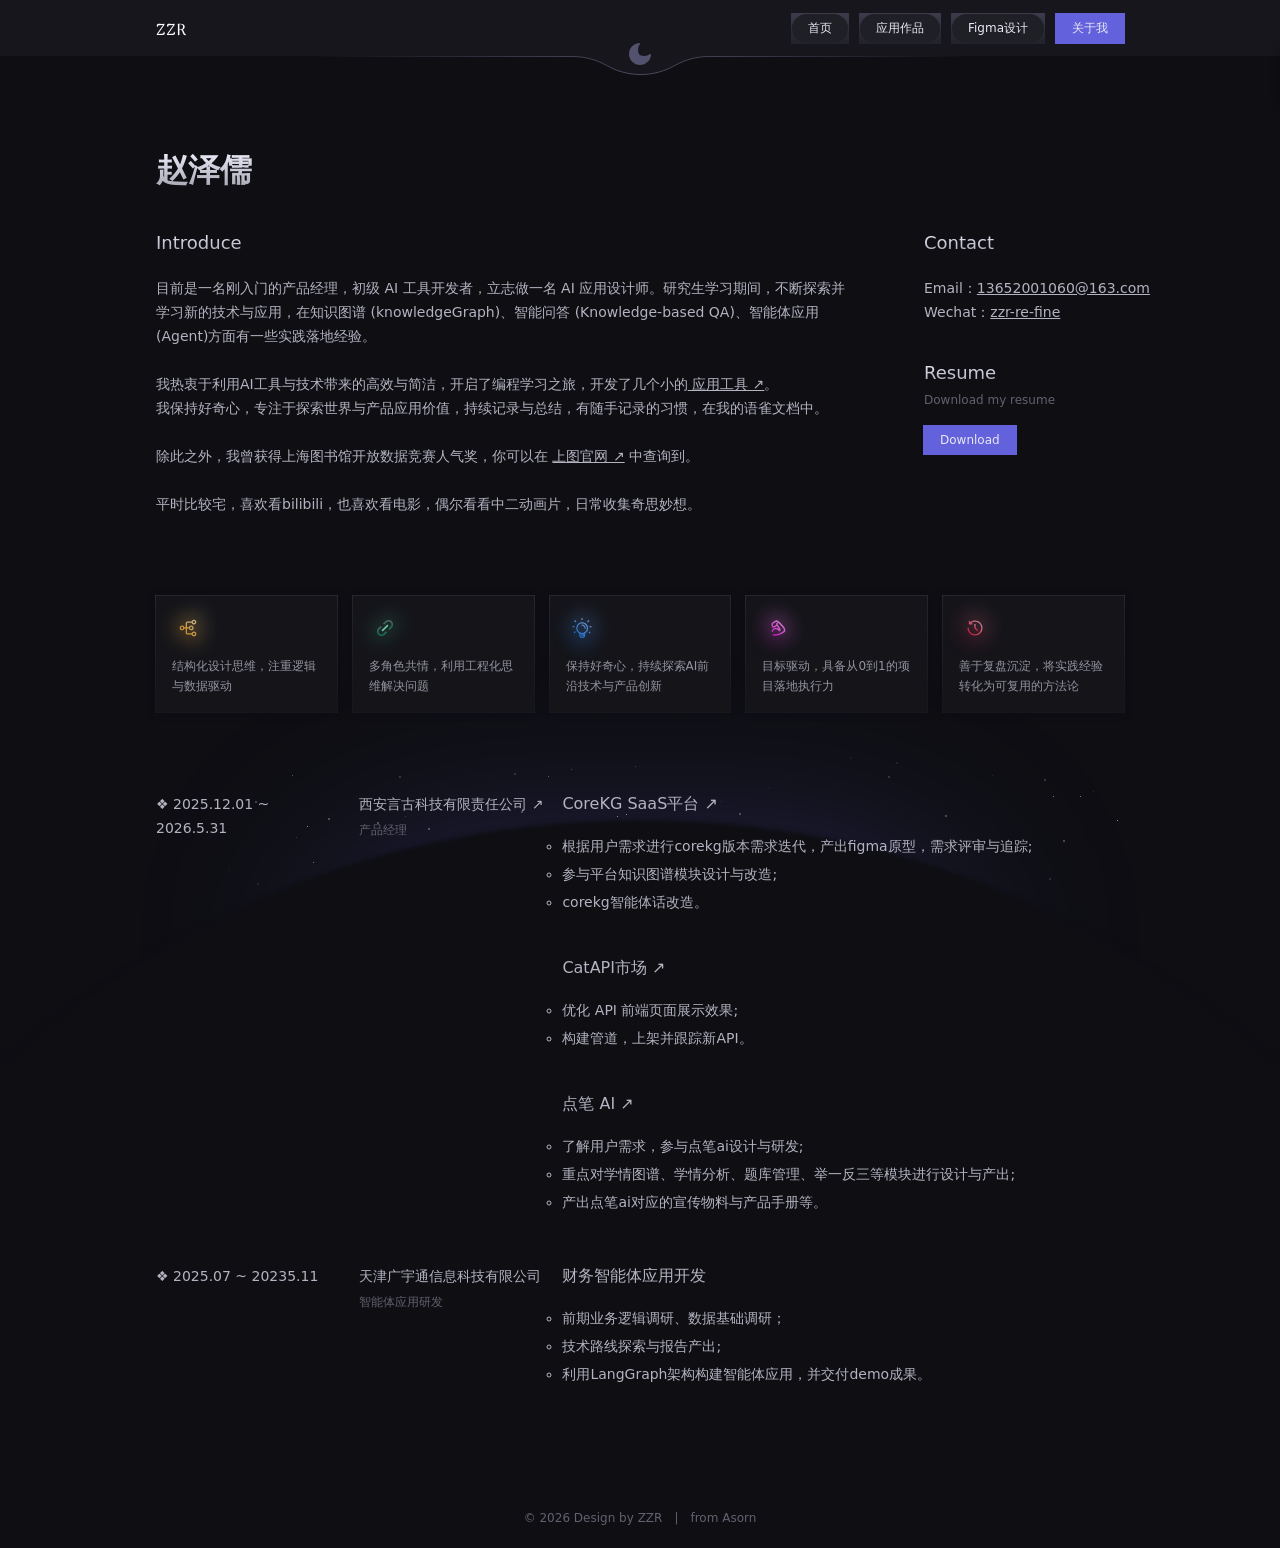
==== commit 10415182: "/" ====
--- a/about.html
+++ b/about.html
@@ -5,7 +5,7 @@
     <meta name="viewport" content="width=device-width, initial-scale=1.0">
     <title>zzr - About me</title>
     <link rel="stylesheet" href="./css/style.min.css">
-    <link rel="shortcut icon" href="./assets/public/favicon.svg"/>
+    <link rel="shortcut icon" href="./assets/public/logo.svg"/>
 </head>
 <body>
     <canvas class="fireworks"></canvas>
@@ -15,7 +15,7 @@
             <div class="menu">
                 <li class="magical btn" onclick="window.location.href='./index.html'">首页</li>
                 <li class="magical btn" onclick="window.location.href='./work.html'">应用作品</li>
-                <!-- <li class="magical btn" onclick="window.location.href='./blog.html'">Blog</li> -->
+                <li class="magical btn" onclick="window.location.href='./design.html'">Figma设计</li>
                 <li class="magical btn nav" onclick="window.location.href='./about.html'">关于我</li>
             </div>
             <div class="menu" id="menu-expand">
@@ -25,7 +25,7 @@
                 <div class="menu-panel-content">
                     <li class="magical btn" onclick="window.location.href='./index.html'">首页</li>
                     <li class="magical btn" onclick="window.location.href='./work.html'">应用作品</li>
-                    <!-- <li class="magical btn" onclick="window.location.href='./blog.html'">Blog</li> -->
+                    <li class="magical btn" onclick="window.location.href='./design.html'">Figma设计</li>
                     <li class="magical btn nav" onclick="window.location.href='./about.html'">关于我</li>
                 </div>
             </div>
@@ -38,7 +38,7 @@
             <div class="about-info">
                 <div class="about-info-left">
                     <div class="about-info-title">Introduce</div>
-                    <div class="introduce-desc load-pro visible" data-i18n="about.intro" data-i18n-type="html">目前是一名刚入门的产品经理，初级 AI 工具开发者，立志做一名 AI 应用设计师。研究生学习期间，不断探索并学习新的技术与应用，在知识图谱 (knowledgeGraph)、智能问答 (Knowledge-based QA)、智能体应用 (Agent)方面有一些实践落地经验。<br><br>我热衷于利用AI工具与技术带来的高效与简洁，开启了编程学习之旅，开发了几个小的<a href="./work.html"> 应用工具 ↗</a>。<br>我保持好奇心，专注于探索世界与产品应用价值，持续记录与总结，有随手记录的习惯，在我的语雀文档中。<br><br>除此之外，我曾获得上海图书馆开放数据竞赛人气奖，你可以在 <a href="https://opendata.library.sh.cn/news/2024/10/14/" target="_blank">上图官网 ↗</a> 中查询到。<br><br>平时比较宅，喜欢看bilibili，也喜欢看电影，偶尔看看的中二动画片，日常收集奇思妙想。</div>
+                    <div class="introduce-desc load-pro visible" data-i18n="about.intro" data-i18n-type="html">目前是一名刚入门的产品经理，初级 AI 工具开发者，立志做一名 AI 应用设计师。研究生学习期间，不断探索并学习新的技术与应用，在知识图谱 (knowledgeGraph)、智能问答 (Knowledge-based QA)、智能体应用 (Agent)方面有一些实践落地经验。<br><br>我热衷于利用AI工具与技术带来的高效与简洁，开启了编程学习之旅，开发了几个小的<a href="./work.html"> 应用工具 ↗</a>。<br>我保持好奇心，专注于探索世界与产品应用价值，持续记录与总结，有随手记录的习惯，在我的语雀文档中。<br><br>除此之外，我曾获得上海图书馆开放数据竞赛人气奖，你可以在 <a href="https://opendata.library.sh.cn/news/2024/10/14/" target="_blank">上图官网 ↗</a> 中查询到。<br><br>平时比较宅，喜欢看bilibili，也喜欢看电影，偶尔看看中二动画片，日常收集奇思妙想。<br><br></div>
                 </div>
 
                 
@@ -79,60 +79,37 @@
         <div class="about-middle">
             <div class="power">
                 <div class="list-00">
-                    <div class="magical power-card-number">
-                        <a>
-                            <div class="card-title">7</div>
-                            <div class="card-text">Work</div>
-                        </a>
-                    </div>
-                    <div class="magical power-card-number">
-                        <a>
-                            <div class="card-title">60⁺</div>
-                            <div class="card-text">Project</div>
-                        </a>
-                    </div>
-                    <div class="magical power-card-number">
-                        <a>
-                            <div class="card-title">130⁺</div>
-                            <div class="card-text">Article</div>
-                        </a>
-                    </div>
-                    <div class="magical power-card-number">
-                        <a>
-                            <div class="card-title">3</div>
-                            <div class="card-text">Patent</div>
-                        </a>
-                    </div>
+                    
                 </div>
                 <div class="list-01">
                     <div class="magical power-card">
                         <a>
-                            <div class="card-img" style="background-image: url('./assets/about/abstract.svg')"></div>
-                            <div class="card-text">My abilities</div>
-                        </a>
-                    </div>
-                    <div class="magical power-card">
-                        <a>
-                            <div class="card-img" style="background-image: url('./assets/about/menu.svg')"></div>
-                            <div class="card-text">My abilities</div>
-                        </a>
-                    </div>
-                    <div class="magical power-card">
-                        <a>
-                            <div class="card-img" style="background-image: url('./assets/about/code.svg')"></div>
-                            <div class="card-text">My abilities</div>
+                            <div class="card-img" style="background-image: url('./assets/about/logic.svg')"></div>
+                            <div class="card-text">结构化设计思维，注重逻辑与数据驱动</div>
                         </a>
                     </div>
                     <div class="magical power-card">
                         <a>
                             <div class="card-img" style="background-image: url('./assets/about/pin.svg')"></div>
-                            <div class="card-text">My abilities</div>
-                        </a>
-                    </div>
-                    <div class="magical power-card">
-                        <a>
-                            <div class="card-img" style="background-image: url('./assets/about/pen.svg')"></div>
-                            <div class="card-text">My abilities</div>
+                            <div class="card-text">多角色共情，利用工程化思维解决问题</div>
+                        </a>
+                    </div>
+                    <div class="magical power-card">
+                        <a>
+                            <div class="card-img" style="background-image: url('./assets/about/idea.svg')"></div>
+                            <div class="card-text">保持好奇心，持续探索AI前沿技术与产品创新</div>
+                        </a>
+                    </div>
+                    <div class="magical power-card">
+                        <a>
+                            <div class="card-img" style="background-image: url('./assets/about/power.svg')"></div>
+                            <div class="card-text">目标驱动，具备从0到1的项目落地执行力</div>
+                        </a>
+                    </div>
+                    <div class="magical power-card">
+                        <a>
+                            <div class="card-img" style="background-image: url('./assets/about/history.svg')"></div>
+                            <div class="card-text">善于复盘沉淀，将实践经验转化为可复用的方法论</div>
                         </a>
                     </div>
                 </div>
@@ -141,72 +118,61 @@
         <div class="about-bottom">
             <div class="experience">
                 <div class="item">
-                    <div class="time">❖ 2023.10 ~ Now</div>
+                    <div class="time">❖ 2025.12.01 ~ 2026.5.31</div>
                     <div class="name">
-                        <div class="company"><a href="https://asorn.cn/" target="_blank">Company One ↗</a></div>
-                        <div class="job">UI Designer</div>
+                        <div class="company"><a href="https://yygu.cn/" target="_blank">西安言古科技有限责任公司 ↗</a></div>
+                        <div class="job">产品经理</div>
                     </div>
                     <div class="project-experience">
                         <div class="item">
-                            <div class="title">Project Title</div>
-                            <div class="desc">
-                                <ul>
-                                    <li>App, Web, H5, Mini Program, Backend Design, Design Asset Building, Axure Interaction Design, Enterprise VI Design, etc. Welcome to consult</li>
+                            <div class="title">
+                                <a class="project-link" href="https://corekg.com/" target="_blank">CoreKG SaaS平台 ↗</a>
+                            </div>
+                            <div class="desc">
+                                <ul>
+                                    <li>根据用户需求进行corekg版本需求迭代，产出figma原型，需求评审与追踪;</li>
+                                    <li>参与平台知识图谱模块设计与改造;</li>
+                                    <li>corekg智能体话改造。</li>
+                                </ul>
+                            </div>
+                        </div>
+                        <div class="item">
+                            <div class="title">
+                                <a class="project-link" href="https://catapi.insmtx.com/home" target="_blank">CatAPI市场 ↗</a>
+                            </div>
+                            <div class="desc">
+                                <ul>
+                                    <li>优化 API 前端页面展示效果;</li>
+                                    <li>构建管道，上架并跟踪新API。</li>
+                                </ul>
+                            </div>
+                        </div>
+                         <div class="item">
+                            <div class="title"><a class="project-link" href="https://dotpen.cn/" target="_blank">点笔 AI ↗</a></div>
+                            <div class="desc">
+                                <ul>
+                                    <li>了解用户需求，参与点笔ai设计与研发;</li>
+                                    <li>重点对学情图谱、学情分析、题库管理、举一反三等模块进行设计与产出;</li>
+                                    <li>产出点笔ai对应的宣传物料与产品手册等。</li>
                                 </ul>
                             </div>
                         </div>
                     </div>
                 </div>
                 <div class="item">
-                    <div class="time">❖ 2019.08 ~ 2023.08</div>
+                    <div class="time">❖ 2025.07 ~ 20235.11</div>
                     <div class="name">
-                        <div class="company"><a href="https://asorn.cn/" target="_blank">Company Two ↗</a></div>
-                        <div class="job">Product Designer</div>
+                        <div class="company"><a>天津广宇通信息科技有限公司</a></div>
+                        <div class="job">智能体应用研发</div>
                     </div>
                     <div class="project-experience">
                         <div class="item">
-                            <div class="title">Project Title One</div>
-                            <div class="desc">
-                                <ul>
-                                    <li>This is a project description that can introduce one's project achievements, project experience, and achievements;</li>
-                                    <li>This is a project description that can introduce one's project achievements, project experience, and achievements;</li>
-                                    <li>This is a project description that can introduce one's project achievements, project experience, and achievements.</li>
-                                </ul>
-                            </div>
-                        </div>
-                        <div class="item">
-                            <div class="title">Project Title Two</div>
-                            <div class="desc">
-                                <ul>
-                                    <li>This is a project description that can introduce one's project achievements, project experience, and achievements;</li>
-                                    <li>This is a project description that can introduce one's project achievements, project experience, and achievements.</li>
-                                </ul>
-                            </div>
-                        </div>
-                        <div class="item">
-                            <div class="title">Project Title Three</div>
-                            <div class="desc">
-                                <ul>
-                                    <li>This is a project description that can introduce one's project achievements, project experience, and achievements;</li>
-                                    <li>This is a project description that can introduce one's project achievements, project experience, and achievements.</li>
-                                </ul>
-                            </div>
-                        </div>
-                    </div>
-                </div>
-                <div class="item">
-                    <div class="time">❖ 2016.05 ~ 2019.06</div>
-                    <div class="name">
-                        <div class="company"><a href="https://asorn.cn/" target="_blank">Company Three ↗</a></div>
-                        <div class="job">UI Designer</div>
-                    </div>
-                    <div class="project-experience">
-                        <div class="item">
-                            <div class="title">Project Title</div>
-                            <div class="desc">
-                                <ul>
-                                    <li>This is a project description that can introduce one's project achievements, project experience, and achievements;</li>
-                                    <li>This is a project description that can introduce one's project achievements, project experience, and achievements.</li>
+                            <div class="title"><a>财务智能体应用开发</a></div>
+                            <div class="desc">
+                                <ul>
+                                    <li>前期业务逻辑调研、数据基础调研；</li>
+                                    <li>技术路线探索与报告产出;</li>
+                                    <li>利用LangGraph架构构建智能体应用，并交付demo成果。</li>
                                 </ul>
                             </div>
                         </div>
--- a/css/style.min.css
+++ b/css/style.min.css
@@ -1 +1 @@
-@media screen and (max-width: 768px){.about-info{flex-direction:column}.list-00,.list-01{grid-template-columns:1fr 1fr !important}.about-bottom .experience .item{grid-template-columns:none !important;grid-template-rows:1fr !important}.blog-left{display:none}.menu{display:none !important}#menu-expand{display:block !important}.hello::after{width:320px !important;height:320px !important}.copyright span,.fillings,.friends{display:none !important}}@media screen and (min-width: 769px){#menu-panel{left:100vw !important}}*{border:0;margin:0;padding:0;box-sizing:border-box;list-style:none;font-size:12px;text-decoration:unset}body{background-color:#0e0e13;color:#e8e8f6;font-family:Roboto,system-ui,-apple-system,"Segoe UI","Helvetica Neue",Arial,"Liberation Sans",sans-serif,"Apple Color Emoji","Segoe UI Emoji","Segoe UI Symbol","Noto Color Emoji";-webkit-font-smoothing:antialiased;overflow-x:hidden}.fireworks{position:fixed;top:0;left:0;width:100%;height:100%;display:block;z-index:-999}.icon{font-size:0}.icon.dark::before{content:url(../assets/public/skin_light.svg)}.icon.menu-icon::before{content:url(../assets/public/menu_icon.svg)}.magical{--circle-size: 600px;--inset: 1px;--border: $border-radius-default;position:relative;display:flex;align-items:center;justify-content:center;border-radius:var(--border);background-color:#0e0e13}.magical::before,.magical::after{content:"";position:absolute;width:calc(100% + var(--inset)*2);height:calc(100% + var(--inset)*2);border-radius:var(--border);inset:calc(0 - var(--inset))}.magical::before{background:radial-gradient(var(--circle-size) circle at var(--mouse-x) var(--mouse-y), rgba(255, 255, 255, 0.3), transparent 40%);z-index:-1}.magical::after{background:linear-gradient(180deg, rgba(78, 78, 100, 0.48) 0%, rgba(78, 78, 100, 0.2) 100%);z-index:-2}.magical .show{width:100%;height:100%;position:absolute;border-radius:var(--border);opacity:0;pointer-events:none;background:radial-gradient(var(--circle-size) circle at var(--mouse-x) var(--mouse-y), rgba(255, 255, 255, 0.01), transparent 40%)}.btn{--border: $border-radius-full;background-image:radial-gradient(var(--circle-size) circle at var(--mouse-x) var(--mouse-y), rgba(255, 255, 255, 0.06), transparent 40%)}.btn::before{background:radial-gradient(var(--circle-size) circle at var(--mouse-x) var(--mouse-y), rgba(255, 255, 255, 0.4), transparent 40%)}.btn::after{background:linear-gradient(180deg, rgba(78, 78, 100, 0.68) 0%, rgba(78, 78, 100, 0.2) 100%)}.head{position:fixed;padding:0 40px;width:100%;--height: 56px;height:var(--height);display:flex;justify-content:center;align-items:center;--mw: 968px}.head .main{width:100%;display:flex;justify-content:space-between;align-items:center;max-width:var(--mw)}.head{background:rgba(25,25,32,.8);backdrop-filter:blur(4px);flex-direction:column;z-index:100}.head .logo{height:20px}.head #menu-expand{display:none}.head #menu-expand.active{pointer-events:none}.head #menu-expand.active+#menu-panel{left:40px}.head #menu-expand>.menu-icon{transition:transform .5s}.head #menu-expand .active #menu-expand>.menu-icon{transform:rotate(45deg)}@keyframes goOut{0%{left:40px}100%{left:100vw}}.head .menu{display:flex;gap:12px}.head .menu li{--circle-size: 100px;border-radius:9999px;padding:6px 16px;cursor:pointer;background-color:#1f1f26;transition:.3s background ease-in-out}.head .menu li.nav,.head .menu li.nav::before{background-color:#6361dc}.head .menu .skin{width:14px;padding:6px 13px}.head #menu-panel{width:calc(100vw - 80px);position:absolute;top:44px;left:100vw;padding:16px 24px;background:rgba(25,25,32,.96);backdrop-filter:blur(4px);border-radius:6px;box-shadow:0px 0px 8px 0px rgba(10,10,14,.4);z-index:101}.head #menu-panel .menu-panel-content{display:flex;flex-direction:row;flex-wrap:wrap;justify-content:flex-end;gap:16px}.head #menu-panel .menu-panel-content li{--circle-size: 100px;border-radius:9999px;padding:6px 16px;cursor:pointer;background-color:#1f1f26;transition:.3s background ease-in-out}.head #menu-panel .menu-panel-content li.nav,.head #menu-panel .menu-panel-content li.nav::before{background-color:#6361dc}.head blockquote{position:absolute;inset:calc(20px + var(--height)) 0 0;font-size:0;width:100%;display:flex;align-items:flex-end;justify-content:center}.head blockquote::after{content:"";position:absolute;bottom:0;left:0;right:0;height:20px;background:url("../assets/public/head_bottom_line.svg") no-repeat center top;z-index:-1}.head blockquote img{margin-bottom:10px;animation:rotate 6s linear infinite}@keyframes rotate{0%{transform:rotate(0deg)}100%{transform:rotate(360deg)}}.footer{padding:60px 40px 20px 40px;font-size:12px;line-height:20px;color:#62616f}.footer .copyright{display:flex;justify-content:center;align-items:center;--mw: 968px}.footer .copyright .main{width:100%;display:flex;justify-content:space-between;align-items:center;max-width:var(--mw)}.footer .copyright{gap:12px}.footer .copyright a{transition:color .15s ease-in;color:#62616f}.footer .copyright a:hover{color:#6361dc}.footer .copyright .friends{display:flex;justify-content:center;align-items:center;--mw: 968px}.footer .copyright .friends .main{width:100%;display:flex;justify-content:space-between;align-items:center;max-width:var(--mw)}.footer .copyright .friends{gap:8px}.widget{display:flex;justify-content:center;align-items:center;--mw: 968px}.widget .main{width:100%;display:flex;justify-content:space-between;align-items:center;max-width:var(--mw)}.widget .shape-light{z-index:-99;position:fixed;bottom:-180px;width:600px;height:200px;border-radius:9999px;background:rgba(99,97,220,.4);filter:blur(100px)}.widget .shape-star{position:fixed;z-index:-98;bottom:0;height:150px;width:var(--mw);-webkit-mask-image:linear-gradient(180deg, rgba(217, 217, 217, 0) 0%, rgba(217, 217, 217, 0.8) 25%, #d9d9d9 50%, rgba(217, 217, 217, 0.8) 75%, rgba(217, 217, 217, 0) 100%);mask-image:linear-gradient(180deg, rgba(217, 217, 217, 0) 0%, rgba(217, 217, 217, 0.8) 25%, #d9d9d9 50%, rgba(217, 217, 217, 0.8) 75%, rgba(217, 217, 217, 0) 100%);-webkit-mask-size:cover;mask-size:cover}@keyframes risingStarsAnination{0%{transform:translateZ(0) translateY(0)}to{transform:translateZ(0) translateY(-2000px)}}.widget .shape-star .rising-stars{opacity:.7;pointer-events:none}.widget .shape-star .rising-stars div{background:rgba(0,0,0,0);border-radius:50%}.widget .shape-star .rising-stars div:nth-child(1){animation-duration:100s !important;box-shadow:136px 13273px #fff,347px 1735px #fff,813px 1674px #fff,1949px 440px #fff,1440px 41px #fff,437px 1122px #fff,406px 430px #fff,1014px 25px #fff,1330px 1616px #fff,1636px 1496px #fff,1358px 800px #fff,48px 857px #fff,900px 1821px #fff,906px 1975px #fff,832px 163px #fff,1911px 1480px #fff,576px 523px #fff,783px 1435px #fff,738px 1712px #fff,1822px 193px #fff,1168px 1172px #fff,480px 687px #fff,798px 337px #fff,1747px 824px #fff,1296px 1690px #fff,1277px 1786px #fff,1941px 1271px #fff,1925px 784px #fff,400px 1302px #fff,112px 882px #fff,1008px 1624px #fff,55px 1604px #fff,1143px 1555px #fff,1354px 1344px #fff,1687px 601px #fff,651px 617px #fff,984px 1737px #fff,505px 1689px #fff,634px 1460px #fff,770px 827px #fff,315px 833px #fff,192px 1677px #fff,1324px 580px #fff,1862px 1217px #fff,157px 1255px #fff,1265px 1949px #fff,259px 482px #fff,1925px 39px #fff,1823px 1401px #fff,172px 1227px #fff,1120px 662px #fff,621px 681px #fff,959px 1389px #fff,370px 367px #fff,1629px 754px #fff,117px 756px #fff,415px 19px #fff,1158px 1227px #fff,36px 322px #fff,315px 1172px #fff,1156px 1010px #fff,758px 828px #fff,1576px 1585px #fff,725px 1487px #fff,1987px 1199px #fff,832px 827px #fff,1162px 92px #fff,103px 1868px #fff,588px 198px #fff,695px 984px #fff,1256px 1513px #fff,29px 924px #fff,1991px 1022px #fff,317px 932px #fff,114px 1610px #fff,1073px 1420px #fff,1161px 1045px #fff,684px 312px #fff,250px 419px #fff,151px 76px #fff,1228px 400px #fff,1381px 202px #fff,1210px 207px #fff,951px 1633px #fff,1585px 1768px #fff,1187px 1462px #fff,231px 1455px #fff,1457px 1778px #fff,1604px 75px #fff,1952px 1575px #fff,1870px 10px #fff,1240px 1824px #fff,591px 554px #fff,1696px 112px #fff,1618px 662px #fff,860px 1971px #fff,899px 1140px #fff,1334px 285px #fff,1051px 732px #fff,267px 1737px #fff,1363px 965px #fff,1829px 1718px #fff,1966px 1063px #fff,979px 1908px #fff,1654px 1085px #fff,416px 1055px #fff,1758px 576px #fff,1604px 720px #fff,840px 143px #fff,852px 1385px #fff,411px 1808px #fff,992px 28px #fff,1461px 122px #fff,1110px 671px #fff,221px 1734px #fff,1886px 1139px #fff,1963px 1765px #fff,406px 456px #fff,461px 1710px #fff,524px 1305px #fff,905px 1265px #fff,731px 126px #fff,1748px 186px #fff,759px 1511px #fff,1502px 1174px #fff,163px 1326px #fff,1236px 416px #fff,963px 1543px #fff,509px 373px #fff,1965px 942px #fff,1621px 1614px #fff,211px 515px #fff,1064px 990px #fff,475px 715px #fff,1977px 366px #fff,1480px 1801px #fff,693px 701px #fff,944px 628px #fff,1870px 1324px #fff,1745px 442px #fff,753px 1087px #fff,1639px 620px #fff,1838px 1570px #fff,1945px 1028px #fff,1692px 1037px #fff,276px 440px #fff,668px 1787px #fff,440px 1541px #fff,1493px 199px #fff,1930px 1584px #fff,1856px 700px #fff,1161px 682px #fff,1671px 664px #fff,286px 1182px #fff,1933px 1388px #fff,743px 1367px #fff,849px 1823px #fff,136px 25px #fff,568px 102px #fff,659px 687px #fff,27px 211px #fff,1980px 602px #fff,383px 176px #fff,1124px 470px #fff,1143px 100px #fff,1744px 1751px #fff,689px 614px #fff,596px 1867px #fff,710px 883px #fff,637px 202px #fff,1372px 962px #fff,1595px 1650px #fff,1491px 1428px #fff,873px 235px #fff,1127px 582px #fff,700px 140px #fff,1470px 1395px #fff,1133px 1532px #fff,1736px 1749px #fff,1841px 228px #fff,529px 1790px #fff,1084px 1246px #fff,1365px 230px #fff,529px 304px #fff,528px 1689px #fff,1549px 1892px #fff,975px 1315px #fff,1924px 1909px #fff,423px 115px #fff,1198px 432px #fff,1081px 956px #fff,1890px 1360px #fff,872px 535px #fff,781px 630px #fff,1010px 197px #fff,651px 125px #fff,1569px 1159px #fff,233px 759px #fff,372px 139px #fff,742px 1233px #fff,302px 1514px #fff,1159px 879px #fff,1536px 213px #fff,1212px 49px #fff,897px 1653px #fff,1735px 765px #fff,1086px 410px #fff,609px 1933px #fff,127px 172px #fff,179px 1873px #fff,584px 299px #fff,861px 1050px #fff,400px 234px #fff,1401px 806px #fff,1086px 47px #fff,1735px 1844px #fff,1874px 1698px #fff,975px 720px #fff,164px 845px #fff,461px 66px #fff,894px 1102px #fff,151px 1968px #fff,258px 1303px #fff,366px 593px #fff,390px 1023px #fff,1296px 661px #fff,308px 285px #fff,554px 1926px #fff,1409px 527px #fff,1661px 316px #fff,101px 439px #fff,1051px 1323px #fff,1144px 1541px #fff,479px 16px #fff,1172px 911px #fff,1087px 1807px #fff,1699px 628px #fff,1859px 1056px #fff,571px 1977px #fff,137px 1578px #fff,906px 847px #fff,1071px 430px #fff,212px 323px #fff,353px 276px #fff,680px 316px #fff,1781px 1151px #fff,137px 1426px #fff,1270px 1679px #fff,696px 220px #fff,587px 184px #fff,704px 795px #fff,1646px 907px #fff,1546px 11px #fff,369px 1976px #fff,1199px 815px #fff,290px 913px #fff,159px 1921px #fff,955px 1406px #fff,748px 1132px #fff,1388px 1674px #fff,1390px 1925px #fff,961px 70px #fff,1015px 927px #fff,470px 64px #fff,1125px 684px #fff,615px 1839px #fff,1318px 1437px #fff,1338px 1130px #fff,295px 1857px #fff,1656px 1208px #fff,1550px 1250px #fff,595px 1523px #fff,943px 1812px #fff,976px 1048px #fff,175px 1883px #fff,641px 1066px #fff,1115px 758px #fff,1726px 1072px #fff,1403px 1085px #fff,1601px 935px #fff,221px 877px #fff,1318px 1484px #fff,1382px 1995px #fff,737px 1875px #fff,772px 1635px #fff,869px 1654px #fff,1179px 18px #fff,518px 695px #fff,691px 1963px #fff,1290px 1259px #fff,121px 1616px #fff,531px 1751px #fff,538px 968px #fff,1492px 1387px #fff,848px 1586px #fff,665px 1946px #fff,307px 984px #fff,593px 1790px #fff,282px 981px #fff,1383px 1886px #fff,1220px 1353px #fff,537px 1893px #fff,1228px 1085px #fff,1415px 532px #fff,660px 982px #fff,308px 1837px #fff,1644px 694px #fff,1137px 296px #fff,1010px 450px #fff,1405px 1366px #fff,1823px 1910px #fff,623px 1983px #fff,585px 716px #fff,1521px 888px #fff,334px 1235px #fff,989px 1957px #fff,1055px 1917px #fff,1012px 1921px #fff,502px 793px #fff,362px 394px #fff,437px 1451px #fff,49px 1224px #fff,1883px 326px #fff,235px 1679px #fff,355px 1148px #fff,204px 907px #fff,1405px 851px #fff,404px 986px #fff,126px 239px #fff,1311px 1960px #fff,1178px 804px #fff,692px 1467px #fff,523px 1043px #fff,259px 1128px #fff,940px 229px #fff,733px 590px #fff,845px 1397px #fff,64px 383px #fff,220px 1136px #fff,307px 48px #fff,1996px 1239px #fff,495px 322px #fff,1245px 1786px #fff,392px 26px #fff,1053px 835px #fff,68px 296px #fff,1165px 63px #fff,1992px 584px #fff,1947px 881px #fff,1012px 205px #fff,419px 1901px #fff,91px 667px #fff,558px 1692px #fff,129px 252px #fff,369px 428px #fff,241px 1865px #fff,289px 1345px #fff,1591px 1655px #fff,29px 585px #fff,489px 885px #fff,342px 307px #fff,589px 658px #fff,1069px 348px #fff,355px 690px #fff,1141px 483px #fff,299px 1211px #fff,217px 1040px #fff,266px 524px #fff,1151px 304px #fff,777px 1096px #fff,1166px 1726px #fff,1332px 819px #fff,986px 1727px #fff,87px 1949px #fff,1962px 83px #fff,133px 708px #fff,1603px 504px #fff,487px 1316px #fff,216px 863px #fff,877px 162px #fff,1234px 1181px #fff,1102px 1118px #fff,509px 475px #fff,621px 935px #fff,658px 589px #fff,665px 1606px #fff,878px 1542px #fff,864px 882px #fff,1070px 1310px #fff,1983px 1146px #fff,1673px 1885px #fff,1008px 351px #fff,1896px 494px #fff,1523px 1071px #fff,1424px 773px #fff,1077px 571px #fff,281px 602px #fff,19px 1135px #fff,852px 1826px #fff,1114px 1291px #fff,956px 257px #fff,1956px 1188px #fff,1779px 284px #fff,204px 613px #fff,1892px 1213px #fff,1787px 1914px #fff,1732px 695px #fff,1497px 375px #fff,1266px 1719px #fff,1668px 1242px #fff,931px 147px #fff,399px 1359px #fff,1626px 518px #fff,840px 1495px #fff,145px 926px #fff,924px 46px #fff,1907px 1649px #fff,953px 1435px #fff,1530px 373px #fff,320px 1346px #fff,1007px 581px #fff,897px 46px #fff,926px 1693px #fff,1187px 370px #fff,69px 939px #fff,64px 1548px #fff,66px 491px #fff,1871px 676px #fff,1240px 722px #fff,1223px 216px #fff,1743px 1566px #fff,1901px 1944px #fff,918px 583px #fff,285px 601px #fff,1303px 263px #fff,1156px 1288px #fff,1897px 61px #fff,463px 1533px #fff,98px 1153px #fff,1430px 1811px #fff,304px 651px #fff,722px 260px #fff,219px 1577px #fff,157px 112px #fff,1146px 1534px #fff,972px 230px #fff,529px 962px #fff,91px 947px #fff,410px 1245px #fff,1556px 586px #fff,591px 1038px #fff,1571px 892px #fff,236px 1129px #fff,976px 1915px #fff,903px 590px #fff,939px 521px #fff,697px 859px #fff,1192px 71px #fff,614px 366px #fff,1197px 1094px #fff,1433px 839px #fff,1689px 1700px #fff,1023px 1084px #fff,176px 1110px #fff,12px 830px #fff,1880px 1619px #fff,1914px 994px #fff,218px 987px #fff,1585px 517px #fff,1837px 502px #fff,1878px 1043px #fff,30px 837px #fff,1582px 1999px #fff,1698px 940px #fff,613px 266px #fff,1628px 29px #fff,1113px 180px #fff,239px 269px #fff,1903px 449px #fff,1788px 1095px #fff,51px 1761px #fff,421px 1073px #fff,353px 292px #fff,1612px 749px #fff,986px 601px #fff,450px 343px #fff,1386px 1341px #fff,204px 848px #fff,1527px 110px #fff,379px 1993px #fff,820px 1197px #fff,279px 1804px #fff,160px 1801px #fff,1475px 1135px #fff,1374px 1626px #fff,873px 1542px #fff,1637px 1435px #fff,470px 1761px #fff,628px 919px #fff,628px 574px #fff}.widget .shape-star .rising-stars div:nth-child(2){animation-duration:150s !important;box-shadow:1046px 2770px #fff,584px 202px #fff,195px 1038px #fff,84px 741px #fff,466px 961px #fff,192px 609px #fff,704px 571px #fff,1498px 1059px #fff,21px 1214px #fff,643px 408px #fff,848px 514px #fff,420px 1928px #fff,866px 698px #fff,1071px 119px #fff,1284px 570px #fff,907px 89px #fff,1990px 137px #fff,768px 1886px #fff,1602px 623px #fff,223px 255px #fff,1224px 1955px #fff,1216px 1001px #fff,817px 1781px #fff,1586px 684px #fff,221px 71px #fff,1885px 1713px #fff,1441px 15px #fff,1946px 1649px #fff,437px 1773px #fff,1831px 657px #fff,1230px 220px #fff,906px 1681px #fff,906px 184px #fff,1689px 859px #fff,1655px 564px #fff,1900px 1354px #fff,378px 1964px #fff,985px 1685px #fff,1357px 999px #fff,1518px 1502px #fff,1068px 338px #fff,920px 1753px #fff,1589px 1108px #fff,1212px 1920px #fff,199px 596px #fff,172px 67px #fff,1104px 797px #fff,682px 571px #fff,228px 1285px #fff,401px 751px #fff,558px 1703px #fff,1382px 736px #fff,463px 1746px #fff,579px 1384px #fff,208px 1771px #fff,290px 881px #fff,408px 1189px #fff,1024px 768px #fff,247px 282px #fff,1254px 1274px #fff,592px 1785px #fff,460px 914px #fff,275px 429px #fff,991px 93px #fff,1961px 429px #fff,998px 1797px #fff,1363px 1258px #fff,1387px 611px #fff,1850px 482px #fff,401px 482px #fff,899px 966px #fff,1424px 1844px #fff,1555px 1899px #fff,625px 506px #fff,41px 219px #fff,958px 1518px #fff,1894px 717px #fff,1207px 807px #fff,183px 614px #fff,1146px 467px #fff,349px 1521px #fff,587px 1330px #fff,940px 1640px #fff,1167px 1990px #fff,1728px 1870px #fff,88px 336px #fff,1326px 944px #fff,1103px 117px #fff,1531px 1508px #fff,588px 1497px #fff,1193px 1036px #fff,475px 345px #fff,775px 731px #fff,1189px 411px #fff,1657px 108px #fff,828px 1788px #fff,622px 357px #fff,1441px 1292px #fff,1332px 361px #fff,979px 376px #fff,504px 412px #fff,1470px 290px #fff,1422px 1637px #fff,911px 1694px #fff,1304px 1729px #fff,1378px 890px #fff,181px 1238px #fff,166px 1011px #fff,570px 823px #fff,1842px 771px #fff,1495px 189px #fff,324px 1077px #fff,850px 883px #fff,1718px 1273px #fff,1559px 215px #fff,425px 254px #fff,114px 1855px #fff,1425px 253px #fff,1327px 477px #fff,1644px 234px #fff,851px 1060px #fff,384px 1151px #fff,78px 433px #fff,269px 847px #fff,11px 1426px #fff,1583px 31px #fff,1067px 48px #fff,1532px 544px #fff,1418px 923px #fff,1609px 1733px #fff,96px 1597px #fff,1818px 421px #fff,1059px 181px #fff,156px 1830px #fff,1565px 11px #fff,989px 287px #fff,827px 459px #fff,1730px 1155px #fff,688px 939px #fff,694px 6px #fff,360px 1041px #fff,1230px 1560px #fff,1228px 1637px #fff,207px 460px #fff,1869px 627px #fff,69px 872px #fff,438px 154px #fff,217px 721px #fff,141px 678px #fff,606px 1622px #fff,1836px 1505px #fff,568px 1817px #fff,1692px 901px #fff,1726px 1257px #fff,272px 77px #fff,1327px 405px #fff,833px 628px #fff,974px 782px #fff,828px 1085px #fff,1516px 57px #fff,1432px 279px #fff,1308px 608px #fff,419px 1365px #fff,989px 1354px #fff,343px 557px #fff,1787px 1617px #fff,609px 281px #fff,397px 635px #fff,330px 1483px #fff,1039px 1891px #fff,623px 390px #fff,849px 1113px #fff,774px 1584px #fff,339px 1374px #fff,910px 294px #fff,348px 1997px #fff,961px 1571px #fff,108px 1103px #fff,761px 1908px #fff,1612px 1543px #fff,1978px 1013px #fff,1420px 170px #fff,250px 157px #fff,760px 804px #fff,503px 1240px #fff,913px 1425px #fff,694px 541px #fff,999px 1757px #fff,1792px 865px #fff,521px 1962px #fff,892px 1943px #fff,1266px 744px #fff,1315px 121px #fff,957px 1880px #fff,1387px 334px #fff,101px 132px #fff,760px 1557px #fff,1100px 112px #fff,879px 173px #fff,1712px 1707px #fff,888px 28px #fff,33px 1189px #fff,1316px 1591px #fff,254px 1751px #fff,494px 1485px #fff,1654px 782px #fff,1983px 693px #fff,754px 1919px #fff,1116px 85px #fff,1417px 634px #fff,343px 657px #fff,481px 1867px #fff,805px 1831px #fff,213px 1734px #fff,1305px 225px #fff,1158px 1852px #fff,1335px 1897px #fff,995px 514px #fff,1297px 1704px #fff,732px 25px #fff,1190px 1980px #fff,515px 1537px #fff,1675px 639px #fff,1693px 1862px #fff,417px 1885px #fff,1303px 1332px #fff,1422px 259px #fff,1176px 1403px #fff,1477px 980px #fff,1960px 461px #fff,99px 980px #fff,1139px 418px #fff,1357px 487px #fff,1009px 1329px #fff,293px 355px #fff,301px 464px #fff,222px 138px #fff,307px 265px #fff,989px 856px #fff,182px 1885px #fff,1064px 1909px #fff,885px 155px #fff,403px 166px #fff,1540px 1180px #fff,310px 1519px #fff,777px 496px #fff,664px 1389px #fff,1950px 758px #fff,63px 1412px #fff,1247px 1151px #fff,365px 60px #fff,1793px 502px #fff,533px 320px #fff,927px 766px #fff,206px 340px #fff,1261px 292px #fff,1908px 1564px #fff,99px 50px #fff,1693px 1858px #fff,641px 1034px #fff,1063px 453px #fff,1973px 163px #fff,712px 600px #fff,264px 1682px #fff,1686px 289px #fff,1305px 745px #fff,30px 349px #fff,649px 1772px #fff,1032px 141px #fff,204px 1345px #fff,46px 289px #fff,173px 466px #fff,1369px 1116px #fff,528px 196px #fff,1355px 1117px #fff,1344px 1192px #fff,220px 304px #fff,1816px 1984px #fff,1903px 683px #fff,389px 934px #fff,79px 1352px #fff,1317px 1295px #fff,1169px 1389px #fff,1061px 914px #fff,1777px 1736px #fff,1859px 286px #fff,1479px 569px #fff,930px 1613px #fff,1892px 682px #fff,867px 1193px #fff,40px 1606px #fff,624px 1860px #fff,1829px 1897px #fff,1891px 1944px #fff,1633px 1642px #fff,71px 627px #fff,1334px 1548px #fff,1461px 1437px #fff,220px 547px #fff,334px 907px #fff,1512px 34px #fff,789px 64px #fff,190px 1169px #fff,358px 22px #fff,438px 115px #fff,1576px 248px #fff,117px 836px #fff,957px 1773px #fff,213px 1553px #fff,1211px 1094px #fff,1768px 1569px #fff,541px 725px #fff,1027px 1196px #fff,996px 677px #fff,1406px 1504px #fff,707px 1457px #fff,1704px 445px #fff,1403px 1557px #fff,1743px 223px #fff,1866px 1923px #fff,1137px 762px #fff,1566px 1760px #fff,1289px 1717px #fff,1397px 634px #fff,1286px 516px #fff,1179px 1503px #fff,1143px 1306px #fff,489px 1107px #fff,1663px 145px #fff,1553px 1813px #fff,1611px 1558px #fff,969px 946px #fff,243px 25px #fff,518px 117px #fff,1510px 12px #fff,1461px 1296px #fff,453px 697px #fff,726px 1082px #fff,1727px 410px #fff,1242px 1258px #fff,1847px 1331px #fff,1746px 1023px #fff,972px 1887px #fff,704px 453px #fff,424px 993px #fff,1437px 797px #fff,1947px 235px #fff,916px 1060px #fff,1034px 1354px #fff,723px 1738px #fff,447px 1609px #fff,167px 780px #fff,462px 1224px #fff,704px 1676px #fff,1880px 495px #fff,665px 1497px #fff,773px 1221px #fff,471px 771px #fff,549px 221px #fff,846px 242px #fff,638px 300px #fff,75px 492px #fff,856px 1803px #fff,1605px 1288px #fff,740px 11px #fff,1009px 1229px #fff,650px 1734px #fff,565px 1651px #fff,1314px 949px #fff,852px 1135px #fff,1742px 360px #fff,512px 487px #fff,965px 1638px #fff,619px 1818px #fff,982px 838px #fff,36px 1269px #fff,14px 542px #fff,1913px 1614px #fff,1231px 1455px #fff,950px 1539px #fff,1599px 124px #fff,854px 661px #fff,45px 810px #fff,1098px 425px #fff,1088px 579px #fff,100px 673px #fff,1729px 1110px #fff,35px 507px #fff,435px 708px #fff,893px 127px #fff,953px 1523px #fff,1067px 1352px #fff,1806px 376px #fff,738px 1173px #fff,676px 1910px #fff,405px 805px #fff,1289px 1838px #fff,1794px 677px #fff,1727px 1763px #fff,729px 181px #fff,417px 1509px #fff,402px 867px #fff,1047px 1577px #fff,1748px 619px #fff,815px 156px #fff,1668px 13px #fff,285px 1014px #fff,499px 1355px #fff,384px 819px #fff,364px 1484px #fff,968px 534px #fff,1935px 1915px #fff,662px 870px #fff,1837px 1960px #fff,1063px 1369px #fff,388px 271px #fff,1406px 1113px #fff,1909px 897px #fff,506px 101px #fff,680px 1579px #fff,1908px 1476px #fff,1065px 1308px #fff,892px 1806px #fff,1303px 1738px #fff,1112px 935px #fff,1112px 354px #fff,799px 1222px #fff,1131px 1922px #fff,341px 1281px #fff,744px 298px #fff,1519px 698px #fff,934px 1143px #fff,989px 584px #fff,1250px 161px #fff,49px 1336px #fff,1154px 1944px #fff,260px 1720px #fff,243px 963px #fff,1336px 834px #fff,1373px 578px #fff,1624px 146px #fff,493px 141px #fff,991px 1986px #fff,715px 465px #fff,1380px 373px #fff,1134px 284px #fff,1469px 1534px #fff,1074px 1672px #fff,836px 1225px #fff,1115px 1213px #fff,500px 509px #fff,350px 817px #fff,1352px 1204px #fff,530px 786px #fff,53px 906px #fff,414px 601px #fff,977px 552px #fff,447px 196px #fff,67px 548px #fff,837px 399px #fff,1786px 792px #fff,1681px 1843px #fff,1695px 847px #fff,726px 768px #fff,667px 1145px #fff,382px 395px #fff,502px 1182px #fff,1930px 100px #fff,492px 1356px #fff,221px 977px #fff,998px 848px #fff,482px 531px #fff,497px 239px #fff,1795px 681px #fff,1721px 1218px #fff,521px 349px #fff,1573px 1747px #fff,294px 1103px #fff,39px 235px #fff,1502px 1754px #fff,1918px 1587px #fff,1448px 604px #fff,583px 62px #fff,790px 1923px #fff,510px 344px #fff,165px 1091px #fff,1474px 1639px #fff,1577px 1452px #fff,1017px 99px #fff,1547px 679px #fff,852px 1216px #fff,83px 1818px #fff,1240px 1423px #fff,1122px 1475px #fff,418px 230px #fff,1989px 1326px #fff,1828px 1633px #fff,1412px 373px #fff,685px 1113px #fff,1909px 1468px #fff;opacity:.5}.widget .shape-star .rising-stars div:nth-child(3){animation-duration:200s !important;box-shadow:1858px 10327px #fff,1161px 1700px #fff,271px 1050px #fff,1378px 1738px #fff,1479px 1467px #fff,1866px 1558px #fff,802px 12px #fff,1322px 341px #fff,1593px 1458px #fff,1500px 710px #fff,1933px 1717px #fff,487px 1255px #fff,1547px 240px #fff,1460px 931px #fff,1725px 1308px #fff,69px 335px #fff,802px 1969px #fff,1621px 1871px #fff,1553px 113px #fff,1166px 124px #fff,1987px 79px #fff,180px 1271px #fff,466px 765px #fff,129px 1528px #fff,73px 117px #fff,1836px 1944px #fff,335px 125px #fff,145px 364px #fff,1864px 1974px #fff,525px 559px #fff,865px 876px #fff,1097px 828px #fff,1544px 1001px #fff,1362px 411px #fff,1218px 312px #fff,185px 1270px #fff,1273px 493px #fff,1241px 1593px #fff,1410px 1164px #fff,398px 1009px #fff,1700px 570px #fff,1985px 937px #fff,706px 958px #fff,651px 1650px #fff,765px 1675px #fff,1557px 316px #fff,779px 1365px #fff,1150px 581px #fff,251px 1600px #fff,1244px 906px #fff,912px 1051px #fff,733px 1393px #fff,1081px 847px #fff,592px 420px #fff,1820px 736px #fff,912px 807px #fff,1925px 711px #fff,1862px 1277px #fff,985px 1024px #fff,162px 1318px #fff,1714px 559px #fff,1588px 1205px #fff,763px 955px #fff,1760px 1228px #fff,756px 1980px #fff,1119px 382px #fff,1887px 1961px #fff,1869px 798px #fff,1105px 800px #fff,1110px 1166px #fff,1669px 1354px #fff,1014px 128px #fff,290px 692px #fff,1666px 102px #fff,249px 559px #fff,1874px 1811px #fff,1998px 1676px #fff,1728px 1882px #fff,1730px 736px #fff,890px 426px #fff,1388px 1047px #fff,701px 374px #fff,1542px 1736px #fff,781px 163px #fff,791px 809px #fff,1649px 438px #fff,1094px 1475px #fff,241px 382px #fff,1632px 1472px #fff,62px 1676px #fff,1154px 909px #fff,501px 1121px #fff,886px 526px #fff,1587px 1752px #fff,1247px 131px #fff,1800px 242px #fff,590px 1059px #fff,837px 1819px #fff,281px 1355px #fff,161px 1898px #fff,1465px 371px #fff,1578px 823px #fff,877px 1360px #fff,276px 1713px #fff,296px 522px #fff,804px 173px #fff,1793px 617px #fff,1622px 1824px #fff,237px 1068px #fff,1933px 545px #fff,1543px 1870px #fff,884px 578px #fff,125px 250px #fff,986px 882px #fff,1400px 1211px #fff,570px 1508px #fff,1449px 115px #fff,726px 914px #fff,1499px 1532px #fff,1308px 968px #fff,1876px 630px #fff,843px 606px #fff,144px 1085px #fff,878px 1315px #fff,1779px 1571px #fff,1145px 1510px #fff,1368px 1857px #fff,852px 627px #fff,1680px 641px #fff,1652px 1798px #fff,1303px 1056px #fff,1391px 45px #fff,365px 972px #fff,1031px 1860px #fff,1806px 1213px #fff,1249px 233px #fff,1126px 1513px #fff,1921px 1055px #fff,1490px 1176px #fff,641px 1781px #fff,1640px 854px #fff,542px 1083px #fff,106px 679px #fff,1423px 857px #fff,1254px 781px #fff,1775px 950px #fff,681px 239px #fff,756px 478px #fff,1199px 973px #fff,346px 1704px #fff,421px 911px #fff,339px 1168px #fff,586px 1762px #fff,801px 274px #fff,1901px 1693px #fff,914px 1706px #fff,976px 1023px #fff,787px 802px #fff,1057px 1614px #fff,438px 173px #fff,56px 1526px #fff,258px 1960px #fff,1756px 4px #fff,434px 1702px #fff,1590px 1362px #fff,607px 1053px #fff,1510px 1225px #fff,683px 262px #fff,184px 1205px #fff,1579px 891px #fff,131px 1755px #fff,1929px 761px #fff,1867px 1152px #fff,1875px 280px #fff,271px 1683px #fff,671px 1224px #fff,1836px 1011px #fff,1323px 1211px #fff,1149px 1503px #fff,57px 1496px #fff,149px 647px #fff,1927px 142px #fff,381px 1755px #fff,265px 1660px #fff,322px 1161px #fff,946px 304px #fff,1616px 1035px #fff,1283px 1371px #fff,1232px 1532px #fff,1869px 387px #fff,1101px 1882px #fff,1428px 1762px #fff,1666px 620px #fff,444px 739px #fff,1525px 1091px #fff,1372px 1186px #fff,1733px 898px #fff,1076px 72px #fff,538px 1382px #fff,424px 1995px #fff,571px 526px #fff,412px 521px #fff,1372px 564px #fff,1358px 1203px #fff,1427px 689px #fff,1599px 1873px #fff,589px 384px #fff,855px 739px #fff,1431px 1233px #fff,983px 1877px #fff,1174px 1911px #fff,1194px 337px #fff,206px 865px #fff,621px 423px #fff,934px 1528px #fff,853px 1336px #fff,722px 1341px #fff,1806px 1361px #fff,1077px 281px #fff,1298px 79px #fff,258px 389px #fff,666px 560px #fff,1898px 1083px #fff,869px 1141px #fff,345px 1500px #fff,1025px 1327px #fff,1953px 302px #fff,1709px 773px #fff,1565px 467px #fff,1937px 55px #fff,435px 510px #fff,833px 271px #fff,711px 1105px #fff,121px 1869px #fff,1934px 948px #fff,175px 387px #fff,899px 1971px #fff,1784px 1443px #fff,1080px 1296px #fff,1733px 1938px #fff,677px 949px #fff,998px 1514px #fff,455px 1734px #fff,318px 574px #fff,140px 84px #fff,1555px 1854px #fff,1244px 471px #fff,874px 1216px #fff,1590px 358px #fff,1251px 1027px #fff,855px 1210px #fff,540px 1026px #fff,1035px 1680px #fff,814px 1264px #fff,1852px 974px #fff,757px 1443px #fff,836px 22px #fff,1477px 1364px #fff,92px 1002px #fff,114px 1147px #fff,748px 1621px #fff,1293px 1083px #fff,1222px 40px #fff,1870px 210px #fff,943px 1762px #fff,340px 785px #fff,916px 1916px #fff,1993px 1791px #fff,1811px 556px #fff,1839px 1073px #fff,1193px 331px #fff,613px 35px #fff,1858px 1384px #fff,1730px 1678px #fff,1379px 787px #fff,1312px 73px #fff,231px 1475px #fff,903px 939px #fff,1037px 801px #fff,853px 631px #fff,1256px 861px #fff,1329px 685px #fff,1078px 115px #fff,229px 876px #fff,667px 1493px #fff,418px 674px #fff,558px 1881px #fff,1745px 633px #fff,1677px 676px #fff,1407px 616px #fff,1874px 67px #fff,276px 1509px #fff,1757px 543px #fff,280px 249px #fff,1738px 609px #fff,1908px 23px #fff,1677px 580px #fff,32px 1763px #fff,32px 447px #fff,1702px 1504px #fff,1190px 1477px #fff,215px 82px #fff,327px 407px #fff,1559px 1114px #fff,933px 668px #fff,451px 621px #fff,1929px 846px #fff,32px 774px #fff,1956px 1642px #fff,1475px 1964px #fff,676px 1033px #fff,1810px 1514px #fff,1518px 1712px #fff,1436px 1851px #fff,523px 1439px #fff,374px 1219px #fff,609px 1850px #fff,1515px 1935px #fff,54px 775px #fff,1775px 1760px #fff,638px 1563px #fff,319px 560px #fff,1624px 180px #fff,156px 879px #fff,997px 296px #fff,1015px 1008px #fff,1003px 1273px #fff,1916px 585px #fff,729px 692px #fff,576px 742px #fff,346px 1712px #fff,1632px 1017px #fff,1820px 1786px #fff,529px 1067px #fff,1641px 1899px #fff,1034px 1776px #fff,936px 1016px #fff,1372px 1163px #fff,1877px 117px #fff,1400px 1800px #fff,855px 1426px #fff,1333px 1970px #fff,686px 628px #fff,1594px 1839px #fff,1025px 475px #fff,103px 738px #fff,1984px 632px #fff,1471px 1777px #fff,761px 1601px #fff,1892px 277px #fff,1134px 1234px #fff,1811px 198px #fff,87px 704px #fff,1651px 1976px #fff,52px 1767px #fff,704px 1337px #fff,802px 191px #fff,1558px 1521px #fff,561px 1204px #fff,693px 921px #fff,97px 1563px #fff,855px 1409px #fff,458px 250px #fff,144px 1721px #fff,1783px 863px #fff,1595px 691px #fff,345px 308px #fff,1528px 1854px #fff,989px 130px #fff,1325px 1593px #fff,206px 749px #fff,836px 1724px #fff,1278px 208px #fff,232px 829px #fff,199px 638px #fff,1519px 215px #fff,14px 69px #fff,1677px 1092px #fff,1894px 579px #fff,958px 408px #fff,105px 377px #fff,896px 1369px #fff,1793px 864px #fff,279px 987px #fff,1431px 636px #fff,1255px 1430px #fff,1169px 79px #fff,920px 227px #fff,1211px 721px #fff,535px 552px #fff,51px 332px #fff,933px 146px #fff,377px 1335px #fff,249px 63px #fff,1535px 535px #fff,457px 616px #fff,1722px 813px #fff,998px 1478px #fff,308px 1395px #fff,1860px 1153px #fff,146px 1334px #fff,1200px 1599px #fff,1758px 861px #fff,1676px 1494px #fff,344px 1423px #fff,1281px 1775px #fff,1617px 942px #fff,190px 660px #fff,1783px 399px #fff,1364px 1781px #fff,1439px 1725px #fff,146px 1650px #fff,1209px 656px #fff,1181px 938px #fff,1710px 72px #fff,1176px 757px #fff,219px 1728px #fff,1271px 353px #fff,471px 665px #fff,1212px 1531px #fff,1805px 1687px #fff,1225px 1591px #fff,107px 532px #fff,7px 1980px #fff,1366px 89px #fff,1276px 574px #fff,1200px 1144px #fff,1886px 924px #fff,665px 1543px #fff,1418px 55px #fff,1755px 1828px #fff,1626px 48px #fff,697px 1868px #fff,901px 1643px #fff,21px 1696px #fff,932px 1471px #fff,1468px 1972px #fff,1682px 1786px #fff,323px 332px #fff,1798px 1661px #fff,827px 1124px #fff,1790px 1828px #fff,1117px 219px #fff,364px 1082px #fff,808px 1877px #fff,1542px 1281px #fff,1929px 704px #fff,1867px 1408px #fff,1850px 1264px #fff,299px 199px #fff,413px 1414px #fff,117px 1574px #fff,1361px 61px #fff,746px 1194px #fff,1719px 1803px #fff,374px 155px #fff,140px 570px #fff,1797px 850px #fff,1540px 509px #fff,1278px 603px #fff,1520px 1385px #fff,805px 207px #fff,1977px 1386px #fff,1452px 1361px #fff,937px 38px #fff,1294px 1911px #fff,1898px 1002px #fff,657px 972px #fff,1050px 641px #fff,1072px 255px #fff,438px 638px #fff,261px 1056px #fff,620px 1078px #fff,558px 1957px #fff,1767px 1500px #fff,182px 565px #fff,565px 48px #fff,227px 504px #fff,1483px 371px #fff,693px 236px #fff,766px 317px #fff,1305px 669px #fff,885px 537px #fff,1935px 44px #fff,1391px 1152px #fff,220px 1369px #fff,654px 1800px #fff,1974px 264px #fff,1930px 959px #fff,1197px 1905px #fff,543px 1035px #fff,156px 1975px #fff,1828px 1156px #fff,319px 242px #fff,1657px 83px #fff,682px 879px #fff,1293px 1716px #fff,1561px 739px #fff,1365px 927px #fff,1753px 812px #fff;opacity:.3}.widget .shape-star .rising-stars-visible div{animation:risingStarsAnination linear infinite}.widget .shape-earth{position:fixed;z-index:-97;bottom:-1840px;width:1920px;height:1920px;border-radius:9999px;background:#0e0e13;filter:blur(2px)}.avatar-container{text-align:center;margin:20px auto 70px auto;position:relative;z-index:10}.avatar-wrapper{--circle-size: 300px;--border: 9999px;width:120px;height:120px;margin:0 auto;background-color:rgba(0,0,0,0);transition:transform .3s ease}.avatar-wrapper:hover{transform:scale(1.05)}.my-avatar{width:180px;height:180px;border-radius:50%;object-fit:cover;display:block;animation:rotateAvatar 12s linear infinite}.avatar-container::before{content:"";position:absolute;top:50%;left:50%;width:200px;height:200px;transform:translate(-50%, -50%);background:radial-gradient(circle, rgba(80, 200, 120, 0.6), rgba(80, 200, 120, 0));border-radius:50%;filter:blur(40px);z-index:-1;opacity:.8;animation:pulseGlow 2s infinite alternate}@keyframes rotateAvatar{from{transform:rotate(0deg)}to{transform:rotate(360deg)}}@keyframes pulseGlow{from{opacity:.2;transform:translate(-50%, -50%) scale(0.9)}to{opacity:1;transform:translate(-50%, -50%) scale(1.3)}}.title-name{font-size:32px !important;font-weight:700 !important;background:linear-gradient(90deg, #A29CD3 0%, #E8BFAC 100%) !important;background-clip:text !important;-webkit-background-clip:text !important;-webkit-text-fill-color:rgba(0,0,0,0) !important;position:relative}.index{display:flex;justify-content:center;align-items:center;--mw: 968px}.index .main{width:100%;display:flex;justify-content:space-between;align-items:center;max-width:var(--mw)}.index{flex-direction:column;justify-content:flex-start;padding:96px 40px 60px 40px;min-height:calc(100vh - 100px)}.index .hello{display:flex;justify-content:center;align-items:center;--mw: 968px}.index .hello .main{width:100%;display:flex;justify-content:space-between;align-items:center;max-width:var(--mw)}.index .hello{height:400px;width:100%;max-width:var(--mw);flex-direction:column}.index .hello .title{display:flex;justify-content:center;align-items:flex-start;gap:8px}.index .hello .title *{font-size:32px;font-weight:700}.index .hello .title .title-hi{font-size:32px;font-weight:700;background:linear-gradient(180deg, #E8E8F6 0%, rgba(232, 232, 246, 0.72) 100%);background-clip:text;-webkit-background-clip:text;-webkit-text-fill-color:rgba(0,0,0,0)}.index .hello .title .title-name{--bg: linear-gradient(90deg, $color-start 0%, $color-end 100%);position:relative;background:var(--bg);background-clip:text;-webkit-background-clip:text;-webkit-text-fill-color:rgba(0,0,0,0)}.index .hello .title .title-name:hover::after{content:"";position:absolute;inset:auto 0 0;width:100%;height:1px;background:var(--bg)}.index .hello .hello-desc{height:28px;color:#b3b3c1;font-size:16px;line-height:28px;font-weight:300;letter-spacing:1px;margin:24px 0 0 0}.index .hello::after{content:"";position:absolute;width:512px;height:512px;background-image:radial-gradient(circle at center, rgba(255, 255, 255, 0.3) 1px, transparent 1px);background-size:8px 8px;mask-image:radial-gradient(at center, #fff, transparent 72%);-webkit-mask-image:radial-gradient(at center, #fff, transparent 72%);opacity:.6;z-index:-1}.index .content-divider{display:flex;justify-content:center;align-items:center;--mw: 968px}.index .content-divider .main{width:100%;display:flex;justify-content:space-between;align-items:center;max-width:var(--mw)}.index .content-divider{width:100%;max-width:var(--mw);height:1px;background-image:radial-gradient(circle at center, #4E4E64 1px, transparent 1px);background-size:6px 1px;background-repeat:repeat;mask-image:radial-gradient(at center, #fff, transparent 90%);-webkit-mask-image:radial-gradient(at center, #fff, transparent 90%)}.index .quickly-link{display:flex;justify-content:center;align-items:center;--mw: 968px}.index .quickly-link .main{width:100%;display:flex;justify-content:space-between;align-items:center;max-width:var(--mw)}.index .quickly-link{flex-direction:column;padding-top:80px;width:100%;max-width:var(--mw)}.index .quickly-link .title-hi{font-size:32px;font-weight:700;background:linear-gradient(180deg, #E8E8F6 0%, rgba(232, 232, 246, 0.72) 100%);background-clip:text;-webkit-background-clip:text;-webkit-text-fill-color:rgba(0,0,0,0)}.index .quickly-link .loader{margin:32px 0 48px 0;width:40px;height:8px;--c:$color-brand-default 90deg,$color-fill-bg 0;background:conic-gradient(from 135deg at top, var(--c)) 0 0,conic-gradient(from -45deg at bottom, var(--c)) 0 100%;background-size:25% 50%;background-repeat:repeat-x;animation:l12 2s infinite}@keyframes l12{60%,100%{background-position:33.3333333333% 0,-33.3333333333% 100%}}.index .quickly-link .link-card{display:flex;justify-content:center;align-items:center;--mw: 968px}.index .quickly-link .link-card .main{width:100%;display:flex;justify-content:space-between;align-items:center;max-width:var(--mw)}.index .quickly-link .link-card{flex-direction:column;gap:16px;width:100%;max-width:var(--mw)}.index .quickly-link .link-card .link-card-list{width:100%;max-width:var(--mw);display:grid;grid-template-columns:repeat(auto-fill, minmax(240px, 1fr));grid-gap:16px}.index .quickly-link .link-card .link-card-list .link-card-item{background-color:#141419;box-shadow:0px 0px 8px 0px rgba(10,10,14,.4);--circle-size: 400px}.index .quickly-link .link-card .link-card-list .link-card-item *{transition:opacity .4s}.index .quickly-link .link-card .link-card-list .link-card-item a{width:100%;display:flex;flex-direction:row;align-items:center;padding:16px;gap:12px}.index .quickly-link .link-card .link-card-list .link-card-item a:hover{color:#6361dc;transition:all .15s ease-in}.index .quickly-link .link-card .link-card-list .link-card-item a:hover .info,.index .quickly-link .link-card .link-card-list .link-card-item a:hover .icon-arrow,.index .quickly-link .link-card .link-card-list .link-card-item a:hover img{opacity:1}.index .quickly-link .link-card .link-card-list .link-card-item img{width:40px;opacity:.6}.index .quickly-link .link-card .link-card-list .link-card-item .info{width:100%;display:flex;flex-direction:column;align-items:flex-start;gap:4px;opacity:.8}.index .quickly-link .link-card .link-card-list .link-card-item .info .info-title{width:100%;font-size:14px;font-weight:500;line-height:24px;background:linear-gradient(180deg, #E8E8F6 0%, rgba(232, 232, 246, 0.72) 100%);background-clip:text;-webkit-background-clip:text;-webkit-text-fill-color:rgba(0,0,0,0)}.index .quickly-link .link-card .link-card-list .link-card-item .info .info-desc{width:100%;font-size:12px;font-weight:400;line-height:20px;color:#b3b3c1}.index .quickly-link .link-card .link-card-list .link-card-item .icon-arrow{width:14px;height:14px;opacity:0}.work{display:flex;justify-content:center;align-items:center;--mw: 968px}.work .main{width:100%;display:flex;justify-content:space-between;align-items:center;max-width:var(--mw)}.work{padding:100px 40px 60px 40px;flex-direction:column;align-items:center;justify-content:flex-start;min-height:calc(100vh - 100px)}.work .card-list{width:100%;max-width:var(--mw);display:grid;grid-template-columns:repeat(auto-fill, minmax(280px, 1fr));grid-gap:16px}.work .card-list .item{--circle-size: 600px;border-radius:6px;background-color:#141419;box-shadow:0px 0px 8px 0px rgba(10,10,14,.4);align-content:start;flex-wrap:wrap}.work .card-list .item a{display:flex;flex-direction:column;padding:16px;gap:16px}.work .card-list .item a .dark{position:relative;font-size:0}.work .card-list .item a .dark::after{content:"";position:absolute;width:100%;height:100%;left:0}.work .card-list .item a .dark .cover{width:100%;border-radius:6px;opacity:.9;transition:opacity .2s}.work .card-list .item a .text{display:flex;flex-direction:column;align-items:flex-start;gap:4px;word-wrap:break-word;opacity:.8;transition:opacity .2s}.work .card-list .item a .text .title-area{display:flex;width:100%;justify-content:space-between;align-items:center;gap:8px}.work .card-list .item a .text .title-area .title{display:flex;align-items:center;gap:4px}.work .card-list .item a .text .title-area .title .name{font-size:14px;line-height:24px;font-weight:500;background:linear-gradient(180deg, #E8E8F6 0%, rgba(232, 232, 246, 0.72) 100%);background-clip:text;-webkit-background-clip:text;-webkit-text-fill-color:rgba(0,0,0,0)}.work .card-list .item a .text .title-area .title .link{opacity:0;transition:opacity .2s}.work .card-list .item a .text .title-area .tag{font-size:12px;line-height:100%;font-weight:500;padding:4px 8px;border-radius:9999px}.work .card-list .item a .text .title-area .tag-spider{color:#50c878;background:rgba(80,200,120,.1);border:1px solid rgba(80,200,120,.16)}.work .card-list .item a .text .title-area .tag-tool{color:hotpink;background:rgba(255,105,180,.1);border:1px solid rgba(255,105,180,.16)}.work .card-list .item a .text .title-area .tag-agent{color:#a6f;background:rgba(170,102,255,.1);border:1px solid rgba(170,102,255,.16)}.work .card-list .item a .text .title-area .tag-web{color:gold;background:rgba(255,215,0,.1);border:1px solid rgba(255,215,0,.16)}.work .card-list .item a .text .title-area .tag-assets{color:#d59a78;background:rgba(213,154,120,.1);border:1px solid rgba(213,154,120,.16)}.work .card-list .item a .text .title-area .tag-app{color:#cb55d2;background:rgba(203,85,210,.1);border:1px solid rgba(203,85,210,.16)}.work .card-list .item a .text .title-area .tag-2b{color:#6f98ff;background:rgba(111,152,255,.1);border:1px solid rgba(111,152,255,.16)}.work .card-list .item a .text .title-area .tag-other{color:#939ea9;background:rgba(147,158,169,.1);border:1px solid rgba(147,158,169,.16)}.work .card-list .item a .text .desc{width:100%;font-size:12px;line-height:20px;color:#b3b3c1}.work .card-list .item a:hover .cover,.work .card-list .item a:hover .text,.work .card-list .item a:hover .link{opacity:1 !important;transition:opacity .4s}.blog{display:flex;justify-content:center;align-items:center;--mw: 968px}.blog .main{width:100%;display:flex;justify-content:space-between;align-items:center;max-width:var(--mw)}.blog{padding:154px 40px 60px 40px;flex-direction:row;align-items:flex-start;min-height:calc(100vh - 100px)}.blog .blog-left{min-width:100px;padding-top:10px}.blog .blog-left .blog-left-line{width:6px;position:fixed}.blog .blog-list{display:flex;flex-direction:column;align-items:flex-start;max-width:868px}.blog .blog-list .item{width:100%}.blog .blog-list .item .content-divider{display:flex;justify-content:center;align-items:center;--mw: 968px}.blog .blog-list .item .content-divider .main{width:100%;display:flex;justify-content:space-between;align-items:center;max-width:var(--mw)}.blog .blog-list .item .content-divider{width:100%;max-width:var(--mw);height:1px;background-image:radial-gradient(circle at center, #4E4E64 1px, transparent 1px);background-size:6px 1px;background-repeat:repeat;mask-image:radial-gradient(at center, #fff, transparent 90%);-webkit-mask-image:radial-gradient(at center, #fff, transparent 90%);margin:24px 0}.blog .blog-list .item a{display:flex;flex-direction:column;gap:16px}.blog .blog-list .item a .text{display:flex;flex-direction:column;align-items:flex-start;gap:8px;opacity:.8;transition:opacity .2s}.blog .blog-list .item a .text .title-area{width:100%;display:flex;justify-content:space-between;align-items:center;gap:12px}.blog .blog-list .item a .text .title-area .title{display:flex;align-items:center;gap:6px}.blog .blog-list .item a .text .title-area .title .name{font-size:16px;line-height:28px;font-weight:500;background:linear-gradient(180deg, #E8E8F6 0%, rgba(232, 232, 246, 0.72) 100%);background-clip:text;-webkit-background-clip:text;-webkit-text-fill-color:rgba(0,0,0,0);transition:text-shadow .2s}.blog .blog-list .item a .text .title-area .title .link{font-size:16px;line-height:28px;font-weight:500;color:#6361dc;opacity:0;transition:opacity .2s}.blog .blog-list .item a .text .title-area .tag{font-size:14px;line-height:24px;font-weight:400;color:#62616f}.blog .blog-list .item a .text .desc{width:100%;font-size:14px;line-height:24px;font-weight:400;color:#b3b3c1}.blog .blog-list .item a .info{display:flex;flex-direction:row;align-items:center;justify-content:flex-start;gap:8px;opacity:.8;transition:opacity .2s}.blog .blog-list .item a .info .info-avatar{width:12px;height:12px}.blog .blog-list .item a .info .info-name{font-size:12px;line-height:20px;font-weight:400;color:#b3b3c1}.blog .blog-list .item a .info .info-time{font-size:12px;line-height:20px;font-weight:400;color:#62616f}.blog .blog-list .item a:hover .link,.blog .blog-list .item a:hover .text,.blog .blog-list .item a:hover .info{opacity:1 !important;transition:opacity .4s}.blog .blog-list .item a:hover .text .name{text-shadow:0 0 #6361dc}.about{display:flex;justify-content:center;align-items:center;--mw: 968px}.about .main{width:100%;display:flex;justify-content:space-between;align-items:center;max-width:var(--mw)}.about{flex-direction:column;padding:154px 40px 60px 40px}.about .about-top{max-width:var(--mw);display:flex;flex-direction:column}.about .about-name{font-size:32px;line-height:100%;font-weight:700;margin-bottom:48px;background:linear-gradient(180deg, #E8E8F6 0%, rgba(232, 232, 246, 0.72) 100%);background-clip:text;-webkit-background-clip:text;-webkit-text-fill-color:rgba(0,0,0,0)}.about .about-info{display:flex;gap:72px}.about .about-info-title{font-size:18px;line-height:100%;font-weight:500;margin-bottom:24px;background:linear-gradient(180deg, #E8E8F6 0%, rgba(232, 232, 246, 0.72) 100%);background-clip:text;-webkit-background-clip:text;-webkit-text-fill-color:rgba(0,0,0,0)}.about .about-info-left{max-width:696px}.about .about-info-left .introduce-desc{font-size:14px;line-height:24px;color:#b3b3c1}.about .about-info-left .introduce-desc a{font-size:14px;line-height:24px;font-weight:500;text-decoration:underline;color:#b3b3c1;transition:color .15s ease-in}.about .about-info-left .introduce-desc a:hover{color:#6361dc}.about .about-info-right{display:flex;flex-direction:column;gap:40px;min-width:200px}.about .about-info-right .contact-desc{font-size:14px;line-height:24px;color:#b3b3c1}.about .about-info-right .contact-desc .list{display:flex;flex-direction:row}.about .about-info-right .contact-desc .list .list-label{font-size:14px;line-height:24px}.about .about-info-right .contact-desc .list .list-value a{font-size:14px;line-height:24px;color:#b3b3c1;transition:color .15s ease-in;text-decoration:underline;display:flex;align-items:center;gap:4px}.about .about-info-right .contact-desc .list .list-value a:hover{cursor:pointer;color:#6361dc}.about .about-info-right .contact-desc .list .copied{opacity:0;color:#15a675;transition:opacity .4s;margin-left:4px}.about .about-info-right .resume-title{margin-bottom:8px}.about .about-info-right .resume-desc{display:flex;flex-direction:column;align-items:flex-start}.about .about-info-right .resume-desc .resume-desc-helptext{font-size:12px;line-height:20px;color:#62616f;margin-bottom:16px}.about .about-info-right .resume-desc .resume-btn{--circle-size: 100px;--border: $border-radius-full;border-radius:9999px;padding:4px 16px;cursor:pointer;background-color:#6361dc}.about .about-info-right .resume-desc .resume-btn::before{background-color:#6361dc}.about .about-info-right .resume-desc .resume-btn a{font-size:12px;line-height:20px;color:#e8e8f6;text-decoration:none}.about .about-middle{width:100%;max-width:var(--mw);display:flex;flex-direction:column;margin:40px 0 80px 0}.about .about-middle .power{display:flex;flex-direction:column;gap:16px}.about .about-middle .power .list-00{width:100%;display:grid;grid-template-columns:1fr 1fr 1fr 1fr;grid-gap:16px}.about .about-middle .power .list-01{width:100%;display:grid;grid-template-columns:1fr 1fr 1fr 1fr 1fr;grid-gap:16px}.about .about-middle .power .power-card{--circle-size: 400px;background-color:#141419;box-shadow:0px 0px 8px 0px rgba(10,10,14,.4)}.about .about-middle .power .power-card a{width:100%;display:flex;flex-direction:column;align-items:flex-start;gap:12px;padding:16px}.about .about-middle .power .power-card a .card-img{width:32px;height:32px;opacity:.8;transition:opacity .2s;display:flex;align-items:center;justify-content:center;background:no-repeat center}.about .about-middle .power .power-card a .card-img img{z-index:1}.about .about-middle .power .power-card a .card-img::after{content:"";position:absolute;width:32px;height:32px;filter:blur(10px);background:inherit;background-size:100%}.about .about-middle .power .power-card a:hover .card-img,.about .about-middle .power .power-card a:hover .card-text{opacity:1;transition:opacity .4s}.about .about-middle .power .power-card a .card-text{font-size:12px;line-height:20px;color:#b3b3c1;opacity:.8;transition:opacity .2s}.about .about-middle .power .power-card-number{--circle-size: 400px;background-color:#141419;box-shadow:0px 0px 8px 0px rgba(10,10,14,.4)}.about .about-middle .power .power-card-number a{width:100%;display:flex;flex-direction:column;align-items:flex-start;gap:12px;padding:16px}.about .about-middle .power .power-card-number a:hover .card-title,.about .about-middle .power .power-card-number a:hover .card-text{opacity:1;transition:opacity .4s}.about .about-middle .power .power-card-number a .card-title{font-size:18px;line-height:28px;font-weight:500;background:linear-gradient(180deg, #E8E8F6 0%, rgba(232, 232, 246, 0.72) 100%);background-clip:text;-webkit-background-clip:text;-webkit-text-fill-color:rgba(0,0,0,0);opacity:.8;transition:opacity .2s}.about .about-middle .power .power-card-number a .card-text{font-size:12px;line-height:20px;color:#b3b3c1;opacity:.8;transition:opacity .2s}.about .about-bottom{width:100%;max-width:var(--mw);display:flex;flex-direction:column}.about .about-bottom .experience{width:100%;display:flex;flex-direction:column;gap:48px}.about .about-bottom .experience .item{display:grid;grid-template-columns:1fr 1fr 3fr;gap:16px}.about .about-bottom .experience .item .time{font-size:14px;line-height:24px;color:#b3b3c1}.about .about-bottom .experience .item .name{display:flex;flex-direction:column;gap:4px}.about .about-bottom .experience .item .name .company a{font-size:14px;line-height:24px;color:#b3b3c1;transition:color .15s ease-in}.about .about-bottom .experience .item .name .company a:hover{color:#6361dc}.about .about-bottom .experience .item .name .job{font-size:12px;line-height:20px;color:#62616f}.about .about-bottom .experience .item .project-experience{display:flex;flex-direction:column;gap:40px}.about .about-bottom .experience .item .project-experience .item{display:flex;flex-direction:column;gap:16px}.about .about-bottom .experience .item .project-experience .item .title{font-size:14px;line-height:24px;font-weight:500;background:linear-gradient(180deg, #E8E8F6 0%, rgba(232, 232, 246, 0.72) 100%);background-clip:text;-webkit-background-clip:text;-webkit-text-fill-color:rgba(0,0,0,0)}.about .about-bottom .experience .item .project-experience .item .desc{color:#b3b3c1}.about .about-bottom .experience .item .project-experience .item .desc li{font-size:14px;line-height:28px;list-style:circle}.tooltip{position:relative;display:inline-block}.tooltip .tooltip-box{width:160px;height:160px;visibility:hidden;background-color:#fff;text-align:center;border-radius:6px;padding:20px;box-shadow:0px 4px 24px rgba(10,10,14,.12);position:absolute;right:0px;top:32px;z-index:9999;opacity:0;transition:opacity .4s}.tooltip .tooltip-box::after{content:" ";position:absolute;bottom:100%;right:10%;border-width:8px;border-style:solid;border-color:rgba(0,0,0,0) rgba(0,0,0,0) #fff rgba(0,0,0,0)}.tooltip .tooltip-box img{width:120px;height:120px;border-radius:4px}.tooltip:hover .tooltip-box{visibility:visible;opacity:1}.work-title{text-align:center;margin-bottom:24px}.work-title .title-hi{font-size:22px;font-weight:500;background:linear-gradient(180deg, #E8E8F6 0%, rgba(232, 232, 246, 0.72) 100%);background-clip:text;-webkit-background-clip:text;-webkit-text-fill-color:rgba(0,0,0,0);margin-bottom:16px}.work-title .title-line{width:60px;height:3px;background:linear-gradient(90deg, #6361DC, #A29CD3);margin:0 auto;border-radius:3px}+@media screen and (max-width: 768px){.about-info{flex-direction:column}.list-00,.list-01{grid-template-columns:1fr 1fr !important}.about-bottom .experience .item{grid-template-columns:none !important;grid-template-rows:1fr !important}.blog-left{display:none}.menu{display:none !important}#menu-expand{display:block !important}.hello::after{width:320px !important;height:320px !important}.copyright span,.fillings,.friends{display:none !important}}@media screen and (min-width: 769px){#menu-panel{left:100vw !important}}*{border:0;margin:0;padding:0;box-sizing:border-box;list-style:none;font-size:12px;text-decoration:unset}body{background-color:#0e0e13;color:#e8e8f6;font-family:Roboto,system-ui,-apple-system,"Segoe UI","Helvetica Neue",Arial,"Liberation Sans",sans-serif,"Apple Color Emoji","Segoe UI Emoji","Segoe UI Symbol","Noto Color Emoji";-webkit-font-smoothing:antialiased;overflow-x:hidden}.fireworks{position:fixed;top:0;left:0;width:100%;height:100%;display:block;z-index:-999}.icon{font-size:0}.icon.dark::before{content:url(../assets/public/skin_light.svg)}.icon.menu-icon::before{content:url(../assets/public/menu_icon.svg)}.magical{--circle-size: 600px;--inset: 1px;--border: $border-radius-default;position:relative;display:flex;align-items:center;justify-content:center;border-radius:var(--border);background-color:#0e0e13}.magical::before,.magical::after{content:"";position:absolute;width:calc(100% + var(--inset)*2);height:calc(100% + var(--inset)*2);border-radius:var(--border);inset:calc(0 - var(--inset))}.magical::before{background:radial-gradient(var(--circle-size) circle at var(--mouse-x) var(--mouse-y), rgba(255, 255, 255, 0.3), transparent 40%);z-index:-1}.magical::after{background:linear-gradient(180deg, rgba(78, 78, 100, 0.48) 0%, rgba(78, 78, 100, 0.2) 100%);z-index:-2}.magical .show{width:100%;height:100%;position:absolute;border-radius:var(--border);opacity:0;pointer-events:none;background:radial-gradient(var(--circle-size) circle at var(--mouse-x) var(--mouse-y), rgba(255, 255, 255, 0.01), transparent 40%)}.btn{--border: $border-radius-full;background-image:radial-gradient(var(--circle-size) circle at var(--mouse-x) var(--mouse-y), rgba(255, 255, 255, 0.06), transparent 40%)}.btn::before{background:radial-gradient(var(--circle-size) circle at var(--mouse-x) var(--mouse-y), rgba(255, 255, 255, 0.4), transparent 40%)}.btn::after{background:linear-gradient(180deg, rgba(78, 78, 100, 0.68) 0%, rgba(78, 78, 100, 0.2) 100%)}.head{position:fixed;padding:0 40px;width:100%;--height: 56px;height:var(--height);display:flex;justify-content:center;align-items:center;--mw: 968px}.head .main{width:100%;display:flex;justify-content:space-between;align-items:center;max-width:var(--mw)}.head{background:rgba(25,25,32,.8);backdrop-filter:blur(4px);flex-direction:column;z-index:100}.head .logo{height:20px}.head #menu-expand{display:none}.head #menu-expand.active{pointer-events:none}.head #menu-expand.active+#menu-panel{left:40px}.head #menu-expand>.menu-icon{transition:transform .5s}.head #menu-expand .active #menu-expand>.menu-icon{transform:rotate(45deg)}@keyframes goOut{0%{left:40px}100%{left:100vw}}.head .menu{display:flex;gap:12px}.head .menu li{--circle-size: 100px;border-radius:9999px;padding:6px 16px;cursor:pointer;background-color:#1f1f26;transition:.3s background ease-in-out}.head .menu li.nav,.head .menu li.nav::before{background-color:#6361dc}.head .menu .skin{width:14px;padding:6px 13px}.head #menu-panel{width:calc(100vw - 80px);position:absolute;top:44px;left:100vw;padding:16px 24px;background:rgba(25,25,32,.96);backdrop-filter:blur(4px);border-radius:6px;box-shadow:0px 0px 8px 0px rgba(10,10,14,.4);z-index:101}.head #menu-panel .menu-panel-content{display:flex;flex-direction:row;flex-wrap:wrap;justify-content:flex-end;gap:16px}.head #menu-panel .menu-panel-content li{--circle-size: 100px;border-radius:9999px;padding:6px 16px;cursor:pointer;background-color:#1f1f26;transition:.3s background ease-in-out}.head #menu-panel .menu-panel-content li.nav,.head #menu-panel .menu-panel-content li.nav::before{background-color:#6361dc}.head blockquote{position:absolute;inset:calc(20px + var(--height)) 0 0;font-size:0;width:100%;display:flex;align-items:flex-end;justify-content:center}.head blockquote::after{content:"";position:absolute;bottom:0;left:0;right:0;height:20px;background:url("../assets/public/head_bottom_line.svg") no-repeat center top;z-index:-1}.head blockquote img{margin-bottom:10px;animation:rotate 6s linear infinite}@keyframes rotate{0%{transform:rotate(0deg)}100%{transform:rotate(360deg)}}.footer{padding:60px 40px 20px 40px;font-size:12px;line-height:20px;color:#62616f}.footer .copyright{display:flex;justify-content:center;align-items:center;--mw: 968px}.footer .copyright .main{width:100%;display:flex;justify-content:space-between;align-items:center;max-width:var(--mw)}.footer .copyright{gap:12px}.footer .copyright a{transition:color .15s ease-in;color:#62616f}.footer .copyright a:hover{color:#6361dc}.footer .copyright .friends{display:flex;justify-content:center;align-items:center;--mw: 968px}.footer .copyright .friends .main{width:100%;display:flex;justify-content:space-between;align-items:center;max-width:var(--mw)}.footer .copyright .friends{gap:8px}.widget{display:flex;justify-content:center;align-items:center;--mw: 968px}.widget .main{width:100%;display:flex;justify-content:space-between;align-items:center;max-width:var(--mw)}.widget .shape-light{z-index:-99;position:fixed;bottom:-180px;width:600px;height:200px;border-radius:9999px;background:rgba(99,97,220,.4);filter:blur(100px)}.widget .shape-star{position:fixed;z-index:-98;bottom:0;height:150px;width:var(--mw);-webkit-mask-image:linear-gradient(180deg, rgba(217, 217, 217, 0) 0%, rgba(217, 217, 217, 0.8) 25%, #d9d9d9 50%, rgba(217, 217, 217, 0.8) 75%, rgba(217, 217, 217, 0) 100%);mask-image:linear-gradient(180deg, rgba(217, 217, 217, 0) 0%, rgba(217, 217, 217, 0.8) 25%, #d9d9d9 50%, rgba(217, 217, 217, 0.8) 75%, rgba(217, 217, 217, 0) 100%);-webkit-mask-size:cover;mask-size:cover}@keyframes risingStarsAnination{0%{transform:translateZ(0) translateY(0)}to{transform:translateZ(0) translateY(-2000px)}}.widget .shape-star .rising-stars{opacity:.7;pointer-events:none}.widget .shape-star .rising-stars div{background:rgba(0,0,0,0);border-radius:50%}.widget .shape-star .rising-stars div:nth-child(1){animation-duration:100s !important;box-shadow:136px 13273px #fff,347px 1735px #fff,813px 1674px #fff,1949px 440px #fff,1440px 41px #fff,437px 1122px #fff,406px 430px #fff,1014px 25px #fff,1330px 1616px #fff,1636px 1496px #fff,1358px 800px #fff,48px 857px #fff,900px 1821px #fff,906px 1975px #fff,832px 163px #fff,1911px 1480px #fff,576px 523px #fff,783px 1435px #fff,738px 1712px #fff,1822px 193px #fff,1168px 1172px #fff,480px 687px #fff,798px 337px #fff,1747px 824px #fff,1296px 1690px #fff,1277px 1786px #fff,1941px 1271px #fff,1925px 784px #fff,400px 1302px #fff,112px 882px #fff,1008px 1624px #fff,55px 1604px #fff,1143px 1555px #fff,1354px 1344px #fff,1687px 601px #fff,651px 617px #fff,984px 1737px #fff,505px 1689px #fff,634px 1460px #fff,770px 827px #fff,315px 833px #fff,192px 1677px #fff,1324px 580px #fff,1862px 1217px #fff,157px 1255px #fff,1265px 1949px #fff,259px 482px #fff,1925px 39px #fff,1823px 1401px #fff,172px 1227px #fff,1120px 662px #fff,621px 681px #fff,959px 1389px #fff,370px 367px #fff,1629px 754px #fff,117px 756px #fff,415px 19px #fff,1158px 1227px #fff,36px 322px #fff,315px 1172px #fff,1156px 1010px #fff,758px 828px #fff,1576px 1585px #fff,725px 1487px #fff,1987px 1199px #fff,832px 827px #fff,1162px 92px #fff,103px 1868px #fff,588px 198px #fff,695px 984px #fff,1256px 1513px #fff,29px 924px #fff,1991px 1022px #fff,317px 932px #fff,114px 1610px #fff,1073px 1420px #fff,1161px 1045px #fff,684px 312px #fff,250px 419px #fff,151px 76px #fff,1228px 400px #fff,1381px 202px #fff,1210px 207px #fff,951px 1633px #fff,1585px 1768px #fff,1187px 1462px #fff,231px 1455px #fff,1457px 1778px #fff,1604px 75px #fff,1952px 1575px #fff,1870px 10px #fff,1240px 1824px #fff,591px 554px #fff,1696px 112px #fff,1618px 662px #fff,860px 1971px #fff,899px 1140px #fff,1334px 285px #fff,1051px 732px #fff,267px 1737px #fff,1363px 965px #fff,1829px 1718px #fff,1966px 1063px #fff,979px 1908px #fff,1654px 1085px #fff,416px 1055px #fff,1758px 576px #fff,1604px 720px #fff,840px 143px #fff,852px 1385px #fff,411px 1808px #fff,992px 28px #fff,1461px 122px #fff,1110px 671px #fff,221px 1734px #fff,1886px 1139px #fff,1963px 1765px #fff,406px 456px #fff,461px 1710px #fff,524px 1305px #fff,905px 1265px #fff,731px 126px #fff,1748px 186px #fff,759px 1511px #fff,1502px 1174px #fff,163px 1326px #fff,1236px 416px #fff,963px 1543px #fff,509px 373px #fff,1965px 942px #fff,1621px 1614px #fff,211px 515px #fff,1064px 990px #fff,475px 715px #fff,1977px 366px #fff,1480px 1801px #fff,693px 701px #fff,944px 628px #fff,1870px 1324px #fff,1745px 442px #fff,753px 1087px #fff,1639px 620px #fff,1838px 1570px #fff,1945px 1028px #fff,1692px 1037px #fff,276px 440px #fff,668px 1787px #fff,440px 1541px #fff,1493px 199px #fff,1930px 1584px #fff,1856px 700px #fff,1161px 682px #fff,1671px 664px #fff,286px 1182px #fff,1933px 1388px #fff,743px 1367px #fff,849px 1823px #fff,136px 25px #fff,568px 102px #fff,659px 687px #fff,27px 211px #fff,1980px 602px #fff,383px 176px #fff,1124px 470px #fff,1143px 100px #fff,1744px 1751px #fff,689px 614px #fff,596px 1867px #fff,710px 883px #fff,637px 202px #fff,1372px 962px #fff,1595px 1650px #fff,1491px 1428px #fff,873px 235px #fff,1127px 582px #fff,700px 140px #fff,1470px 1395px #fff,1133px 1532px #fff,1736px 1749px #fff,1841px 228px #fff,529px 1790px #fff,1084px 1246px #fff,1365px 230px #fff,529px 304px #fff,528px 1689px #fff,1549px 1892px #fff,975px 1315px #fff,1924px 1909px #fff,423px 115px #fff,1198px 432px #fff,1081px 956px #fff,1890px 1360px #fff,872px 535px #fff,781px 630px #fff,1010px 197px #fff,651px 125px #fff,1569px 1159px #fff,233px 759px #fff,372px 139px #fff,742px 1233px #fff,302px 1514px #fff,1159px 879px #fff,1536px 213px #fff,1212px 49px #fff,897px 1653px #fff,1735px 765px #fff,1086px 410px #fff,609px 1933px #fff,127px 172px #fff,179px 1873px #fff,584px 299px #fff,861px 1050px #fff,400px 234px #fff,1401px 806px #fff,1086px 47px #fff,1735px 1844px #fff,1874px 1698px #fff,975px 720px #fff,164px 845px #fff,461px 66px #fff,894px 1102px #fff,151px 1968px #fff,258px 1303px #fff,366px 593px #fff,390px 1023px #fff,1296px 661px #fff,308px 285px #fff,554px 1926px #fff,1409px 527px #fff,1661px 316px #fff,101px 439px #fff,1051px 1323px #fff,1144px 1541px #fff,479px 16px #fff,1172px 911px #fff,1087px 1807px #fff,1699px 628px #fff,1859px 1056px #fff,571px 1977px #fff,137px 1578px #fff,906px 847px #fff,1071px 430px #fff,212px 323px #fff,353px 276px #fff,680px 316px #fff,1781px 1151px #fff,137px 1426px #fff,1270px 1679px #fff,696px 220px #fff,587px 184px #fff,704px 795px #fff,1646px 907px #fff,1546px 11px #fff,369px 1976px #fff,1199px 815px #fff,290px 913px #fff,159px 1921px #fff,955px 1406px #fff,748px 1132px #fff,1388px 1674px #fff,1390px 1925px #fff,961px 70px #fff,1015px 927px #fff,470px 64px #fff,1125px 684px #fff,615px 1839px #fff,1318px 1437px #fff,1338px 1130px #fff,295px 1857px #fff,1656px 1208px #fff,1550px 1250px #fff,595px 1523px #fff,943px 1812px #fff,976px 1048px #fff,175px 1883px #fff,641px 1066px #fff,1115px 758px #fff,1726px 1072px #fff,1403px 1085px #fff,1601px 935px #fff,221px 877px #fff,1318px 1484px #fff,1382px 1995px #fff,737px 1875px #fff,772px 1635px #fff,869px 1654px #fff,1179px 18px #fff,518px 695px #fff,691px 1963px #fff,1290px 1259px #fff,121px 1616px #fff,531px 1751px #fff,538px 968px #fff,1492px 1387px #fff,848px 1586px #fff,665px 1946px #fff,307px 984px #fff,593px 1790px #fff,282px 981px #fff,1383px 1886px #fff,1220px 1353px #fff,537px 1893px #fff,1228px 1085px #fff,1415px 532px #fff,660px 982px #fff,308px 1837px #fff,1644px 694px #fff,1137px 296px #fff,1010px 450px #fff,1405px 1366px #fff,1823px 1910px #fff,623px 1983px #fff,585px 716px #fff,1521px 888px #fff,334px 1235px #fff,989px 1957px #fff,1055px 1917px #fff,1012px 1921px #fff,502px 793px #fff,362px 394px #fff,437px 1451px #fff,49px 1224px #fff,1883px 326px #fff,235px 1679px #fff,355px 1148px #fff,204px 907px #fff,1405px 851px #fff,404px 986px #fff,126px 239px #fff,1311px 1960px #fff,1178px 804px #fff,692px 1467px #fff,523px 1043px #fff,259px 1128px #fff,940px 229px #fff,733px 590px #fff,845px 1397px #fff,64px 383px #fff,220px 1136px #fff,307px 48px #fff,1996px 1239px #fff,495px 322px #fff,1245px 1786px #fff,392px 26px #fff,1053px 835px #fff,68px 296px #fff,1165px 63px #fff,1992px 584px #fff,1947px 881px #fff,1012px 205px #fff,419px 1901px #fff,91px 667px #fff,558px 1692px #fff,129px 252px #fff,369px 428px #fff,241px 1865px #fff,289px 1345px #fff,1591px 1655px #fff,29px 585px #fff,489px 885px #fff,342px 307px #fff,589px 658px #fff,1069px 348px #fff,355px 690px #fff,1141px 483px #fff,299px 1211px #fff,217px 1040px #fff,266px 524px #fff,1151px 304px #fff,777px 1096px #fff,1166px 1726px #fff,1332px 819px #fff,986px 1727px #fff,87px 1949px #fff,1962px 83px #fff,133px 708px #fff,1603px 504px #fff,487px 1316px #fff,216px 863px #fff,877px 162px #fff,1234px 1181px #fff,1102px 1118px #fff,509px 475px #fff,621px 935px #fff,658px 589px #fff,665px 1606px #fff,878px 1542px #fff,864px 882px #fff,1070px 1310px #fff,1983px 1146px #fff,1673px 1885px #fff,1008px 351px #fff,1896px 494px #fff,1523px 1071px #fff,1424px 773px #fff,1077px 571px #fff,281px 602px #fff,19px 1135px #fff,852px 1826px #fff,1114px 1291px #fff,956px 257px #fff,1956px 1188px #fff,1779px 284px #fff,204px 613px #fff,1892px 1213px #fff,1787px 1914px #fff,1732px 695px #fff,1497px 375px #fff,1266px 1719px #fff,1668px 1242px #fff,931px 147px #fff,399px 1359px #fff,1626px 518px #fff,840px 1495px #fff,145px 926px #fff,924px 46px #fff,1907px 1649px #fff,953px 1435px #fff,1530px 373px #fff,320px 1346px #fff,1007px 581px #fff,897px 46px #fff,926px 1693px #fff,1187px 370px #fff,69px 939px #fff,64px 1548px #fff,66px 491px #fff,1871px 676px #fff,1240px 722px #fff,1223px 216px #fff,1743px 1566px #fff,1901px 1944px #fff,918px 583px #fff,285px 601px #fff,1303px 263px #fff,1156px 1288px #fff,1897px 61px #fff,463px 1533px #fff,98px 1153px #fff,1430px 1811px #fff,304px 651px #fff,722px 260px #fff,219px 1577px #fff,157px 112px #fff,1146px 1534px #fff,972px 230px #fff,529px 962px #fff,91px 947px #fff,410px 1245px #fff,1556px 586px #fff,591px 1038px #fff,1571px 892px #fff,236px 1129px #fff,976px 1915px #fff,903px 590px #fff,939px 521px #fff,697px 859px #fff,1192px 71px #fff,614px 366px #fff,1197px 1094px #fff,1433px 839px #fff,1689px 1700px #fff,1023px 1084px #fff,176px 1110px #fff,12px 830px #fff,1880px 1619px #fff,1914px 994px #fff,218px 987px #fff,1585px 517px #fff,1837px 502px #fff,1878px 1043px #fff,30px 837px #fff,1582px 1999px #fff,1698px 940px #fff,613px 266px #fff,1628px 29px #fff,1113px 180px #fff,239px 269px #fff,1903px 449px #fff,1788px 1095px #fff,51px 1761px #fff,421px 1073px #fff,353px 292px #fff,1612px 749px #fff,986px 601px #fff,450px 343px #fff,1386px 1341px #fff,204px 848px #fff,1527px 110px #fff,379px 1993px #fff,820px 1197px #fff,279px 1804px #fff,160px 1801px #fff,1475px 1135px #fff,1374px 1626px #fff,873px 1542px #fff,1637px 1435px #fff,470px 1761px #fff,628px 919px #fff,628px 574px #fff}.widget .shape-star .rising-stars div:nth-child(2){animation-duration:150s !important;box-shadow:1046px 2770px #fff,584px 202px #fff,195px 1038px #fff,84px 741px #fff,466px 961px #fff,192px 609px #fff,704px 571px #fff,1498px 1059px #fff,21px 1214px #fff,643px 408px #fff,848px 514px #fff,420px 1928px #fff,866px 698px #fff,1071px 119px #fff,1284px 570px #fff,907px 89px #fff,1990px 137px #fff,768px 1886px #fff,1602px 623px #fff,223px 255px #fff,1224px 1955px #fff,1216px 1001px #fff,817px 1781px #fff,1586px 684px #fff,221px 71px #fff,1885px 1713px #fff,1441px 15px #fff,1946px 1649px #fff,437px 1773px #fff,1831px 657px #fff,1230px 220px #fff,906px 1681px #fff,906px 184px #fff,1689px 859px #fff,1655px 564px #fff,1900px 1354px #fff,378px 1964px #fff,985px 1685px #fff,1357px 999px #fff,1518px 1502px #fff,1068px 338px #fff,920px 1753px #fff,1589px 1108px #fff,1212px 1920px #fff,199px 596px #fff,172px 67px #fff,1104px 797px #fff,682px 571px #fff,228px 1285px #fff,401px 751px #fff,558px 1703px #fff,1382px 736px #fff,463px 1746px #fff,579px 1384px #fff,208px 1771px #fff,290px 881px #fff,408px 1189px #fff,1024px 768px #fff,247px 282px #fff,1254px 1274px #fff,592px 1785px #fff,460px 914px #fff,275px 429px #fff,991px 93px #fff,1961px 429px #fff,998px 1797px #fff,1363px 1258px #fff,1387px 611px #fff,1850px 482px #fff,401px 482px #fff,899px 966px #fff,1424px 1844px #fff,1555px 1899px #fff,625px 506px #fff,41px 219px #fff,958px 1518px #fff,1894px 717px #fff,1207px 807px #fff,183px 614px #fff,1146px 467px #fff,349px 1521px #fff,587px 1330px #fff,940px 1640px #fff,1167px 1990px #fff,1728px 1870px #fff,88px 336px #fff,1326px 944px #fff,1103px 117px #fff,1531px 1508px #fff,588px 1497px #fff,1193px 1036px #fff,475px 345px #fff,775px 731px #fff,1189px 411px #fff,1657px 108px #fff,828px 1788px #fff,622px 357px #fff,1441px 1292px #fff,1332px 361px #fff,979px 376px #fff,504px 412px #fff,1470px 290px #fff,1422px 1637px #fff,911px 1694px #fff,1304px 1729px #fff,1378px 890px #fff,181px 1238px #fff,166px 1011px #fff,570px 823px #fff,1842px 771px #fff,1495px 189px #fff,324px 1077px #fff,850px 883px #fff,1718px 1273px #fff,1559px 215px #fff,425px 254px #fff,114px 1855px #fff,1425px 253px #fff,1327px 477px #fff,1644px 234px #fff,851px 1060px #fff,384px 1151px #fff,78px 433px #fff,269px 847px #fff,11px 1426px #fff,1583px 31px #fff,1067px 48px #fff,1532px 544px #fff,1418px 923px #fff,1609px 1733px #fff,96px 1597px #fff,1818px 421px #fff,1059px 181px #fff,156px 1830px #fff,1565px 11px #fff,989px 287px #fff,827px 459px #fff,1730px 1155px #fff,688px 939px #fff,694px 6px #fff,360px 1041px #fff,1230px 1560px #fff,1228px 1637px #fff,207px 460px #fff,1869px 627px #fff,69px 872px #fff,438px 154px #fff,217px 721px #fff,141px 678px #fff,606px 1622px #fff,1836px 1505px #fff,568px 1817px #fff,1692px 901px #fff,1726px 1257px #fff,272px 77px #fff,1327px 405px #fff,833px 628px #fff,974px 782px #fff,828px 1085px #fff,1516px 57px #fff,1432px 279px #fff,1308px 608px #fff,419px 1365px #fff,989px 1354px #fff,343px 557px #fff,1787px 1617px #fff,609px 281px #fff,397px 635px #fff,330px 1483px #fff,1039px 1891px #fff,623px 390px #fff,849px 1113px #fff,774px 1584px #fff,339px 1374px #fff,910px 294px #fff,348px 1997px #fff,961px 1571px #fff,108px 1103px #fff,761px 1908px #fff,1612px 1543px #fff,1978px 1013px #fff,1420px 170px #fff,250px 157px #fff,760px 804px #fff,503px 1240px #fff,913px 1425px #fff,694px 541px #fff,999px 1757px #fff,1792px 865px #fff,521px 1962px #fff,892px 1943px #fff,1266px 744px #fff,1315px 121px #fff,957px 1880px #fff,1387px 334px #fff,101px 132px #fff,760px 1557px #fff,1100px 112px #fff,879px 173px #fff,1712px 1707px #fff,888px 28px #fff,33px 1189px #fff,1316px 1591px #fff,254px 1751px #fff,494px 1485px #fff,1654px 782px #fff,1983px 693px #fff,754px 1919px #fff,1116px 85px #fff,1417px 634px #fff,343px 657px #fff,481px 1867px #fff,805px 1831px #fff,213px 1734px #fff,1305px 225px #fff,1158px 1852px #fff,1335px 1897px #fff,995px 514px #fff,1297px 1704px #fff,732px 25px #fff,1190px 1980px #fff,515px 1537px #fff,1675px 639px #fff,1693px 1862px #fff,417px 1885px #fff,1303px 1332px #fff,1422px 259px #fff,1176px 1403px #fff,1477px 980px #fff,1960px 461px #fff,99px 980px #fff,1139px 418px #fff,1357px 487px #fff,1009px 1329px #fff,293px 355px #fff,301px 464px #fff,222px 138px #fff,307px 265px #fff,989px 856px #fff,182px 1885px #fff,1064px 1909px #fff,885px 155px #fff,403px 166px #fff,1540px 1180px #fff,310px 1519px #fff,777px 496px #fff,664px 1389px #fff,1950px 758px #fff,63px 1412px #fff,1247px 1151px #fff,365px 60px #fff,1793px 502px #fff,533px 320px #fff,927px 766px #fff,206px 340px #fff,1261px 292px #fff,1908px 1564px #fff,99px 50px #fff,1693px 1858px #fff,641px 1034px #fff,1063px 453px #fff,1973px 163px #fff,712px 600px #fff,264px 1682px #fff,1686px 289px #fff,1305px 745px #fff,30px 349px #fff,649px 1772px #fff,1032px 141px #fff,204px 1345px #fff,46px 289px #fff,173px 466px #fff,1369px 1116px #fff,528px 196px #fff,1355px 1117px #fff,1344px 1192px #fff,220px 304px #fff,1816px 1984px #fff,1903px 683px #fff,389px 934px #fff,79px 1352px #fff,1317px 1295px #fff,1169px 1389px #fff,1061px 914px #fff,1777px 1736px #fff,1859px 286px #fff,1479px 569px #fff,930px 1613px #fff,1892px 682px #fff,867px 1193px #fff,40px 1606px #fff,624px 1860px #fff,1829px 1897px #fff,1891px 1944px #fff,1633px 1642px #fff,71px 627px #fff,1334px 1548px #fff,1461px 1437px #fff,220px 547px #fff,334px 907px #fff,1512px 34px #fff,789px 64px #fff,190px 1169px #fff,358px 22px #fff,438px 115px #fff,1576px 248px #fff,117px 836px #fff,957px 1773px #fff,213px 1553px #fff,1211px 1094px #fff,1768px 1569px #fff,541px 725px #fff,1027px 1196px #fff,996px 677px #fff,1406px 1504px #fff,707px 1457px #fff,1704px 445px #fff,1403px 1557px #fff,1743px 223px #fff,1866px 1923px #fff,1137px 762px #fff,1566px 1760px #fff,1289px 1717px #fff,1397px 634px #fff,1286px 516px #fff,1179px 1503px #fff,1143px 1306px #fff,489px 1107px #fff,1663px 145px #fff,1553px 1813px #fff,1611px 1558px #fff,969px 946px #fff,243px 25px #fff,518px 117px #fff,1510px 12px #fff,1461px 1296px #fff,453px 697px #fff,726px 1082px #fff,1727px 410px #fff,1242px 1258px #fff,1847px 1331px #fff,1746px 1023px #fff,972px 1887px #fff,704px 453px #fff,424px 993px #fff,1437px 797px #fff,1947px 235px #fff,916px 1060px #fff,1034px 1354px #fff,723px 1738px #fff,447px 1609px #fff,167px 780px #fff,462px 1224px #fff,704px 1676px #fff,1880px 495px #fff,665px 1497px #fff,773px 1221px #fff,471px 771px #fff,549px 221px #fff,846px 242px #fff,638px 300px #fff,75px 492px #fff,856px 1803px #fff,1605px 1288px #fff,740px 11px #fff,1009px 1229px #fff,650px 1734px #fff,565px 1651px #fff,1314px 949px #fff,852px 1135px #fff,1742px 360px #fff,512px 487px #fff,965px 1638px #fff,619px 1818px #fff,982px 838px #fff,36px 1269px #fff,14px 542px #fff,1913px 1614px #fff,1231px 1455px #fff,950px 1539px #fff,1599px 124px #fff,854px 661px #fff,45px 810px #fff,1098px 425px #fff,1088px 579px #fff,100px 673px #fff,1729px 1110px #fff,35px 507px #fff,435px 708px #fff,893px 127px #fff,953px 1523px #fff,1067px 1352px #fff,1806px 376px #fff,738px 1173px #fff,676px 1910px #fff,405px 805px #fff,1289px 1838px #fff,1794px 677px #fff,1727px 1763px #fff,729px 181px #fff,417px 1509px #fff,402px 867px #fff,1047px 1577px #fff,1748px 619px #fff,815px 156px #fff,1668px 13px #fff,285px 1014px #fff,499px 1355px #fff,384px 819px #fff,364px 1484px #fff,968px 534px #fff,1935px 1915px #fff,662px 870px #fff,1837px 1960px #fff,1063px 1369px #fff,388px 271px #fff,1406px 1113px #fff,1909px 897px #fff,506px 101px #fff,680px 1579px #fff,1908px 1476px #fff,1065px 1308px #fff,892px 1806px #fff,1303px 1738px #fff,1112px 935px #fff,1112px 354px #fff,799px 1222px #fff,1131px 1922px #fff,341px 1281px #fff,744px 298px #fff,1519px 698px #fff,934px 1143px #fff,989px 584px #fff,1250px 161px #fff,49px 1336px #fff,1154px 1944px #fff,260px 1720px #fff,243px 963px #fff,1336px 834px #fff,1373px 578px #fff,1624px 146px #fff,493px 141px #fff,991px 1986px #fff,715px 465px #fff,1380px 373px #fff,1134px 284px #fff,1469px 1534px #fff,1074px 1672px #fff,836px 1225px #fff,1115px 1213px #fff,500px 509px #fff,350px 817px #fff,1352px 1204px #fff,530px 786px #fff,53px 906px #fff,414px 601px #fff,977px 552px #fff,447px 196px #fff,67px 548px #fff,837px 399px #fff,1786px 792px #fff,1681px 1843px #fff,1695px 847px #fff,726px 768px #fff,667px 1145px #fff,382px 395px #fff,502px 1182px #fff,1930px 100px #fff,492px 1356px #fff,221px 977px #fff,998px 848px #fff,482px 531px #fff,497px 239px #fff,1795px 681px #fff,1721px 1218px #fff,521px 349px #fff,1573px 1747px #fff,294px 1103px #fff,39px 235px #fff,1502px 1754px #fff,1918px 1587px #fff,1448px 604px #fff,583px 62px #fff,790px 1923px #fff,510px 344px #fff,165px 1091px #fff,1474px 1639px #fff,1577px 1452px #fff,1017px 99px #fff,1547px 679px #fff,852px 1216px #fff,83px 1818px #fff,1240px 1423px #fff,1122px 1475px #fff,418px 230px #fff,1989px 1326px #fff,1828px 1633px #fff,1412px 373px #fff,685px 1113px #fff,1909px 1468px #fff;opacity:.5}.widget .shape-star .rising-stars div:nth-child(3){animation-duration:200s !important;box-shadow:1858px 10327px #fff,1161px 1700px #fff,271px 1050px #fff,1378px 1738px #fff,1479px 1467px #fff,1866px 1558px #fff,802px 12px #fff,1322px 341px #fff,1593px 1458px #fff,1500px 710px #fff,1933px 1717px #fff,487px 1255px #fff,1547px 240px #fff,1460px 931px #fff,1725px 1308px #fff,69px 335px #fff,802px 1969px #fff,1621px 1871px #fff,1553px 113px #fff,1166px 124px #fff,1987px 79px #fff,180px 1271px #fff,466px 765px #fff,129px 1528px #fff,73px 117px #fff,1836px 1944px #fff,335px 125px #fff,145px 364px #fff,1864px 1974px #fff,525px 559px #fff,865px 876px #fff,1097px 828px #fff,1544px 1001px #fff,1362px 411px #fff,1218px 312px #fff,185px 1270px #fff,1273px 493px #fff,1241px 1593px #fff,1410px 1164px #fff,398px 1009px #fff,1700px 570px #fff,1985px 937px #fff,706px 958px #fff,651px 1650px #fff,765px 1675px #fff,1557px 316px #fff,779px 1365px #fff,1150px 581px #fff,251px 1600px #fff,1244px 906px #fff,912px 1051px #fff,733px 1393px #fff,1081px 847px #fff,592px 420px #fff,1820px 736px #fff,912px 807px #fff,1925px 711px #fff,1862px 1277px #fff,985px 1024px #fff,162px 1318px #fff,1714px 559px #fff,1588px 1205px #fff,763px 955px #fff,1760px 1228px #fff,756px 1980px #fff,1119px 382px #fff,1887px 1961px #fff,1869px 798px #fff,1105px 800px #fff,1110px 1166px #fff,1669px 1354px #fff,1014px 128px #fff,290px 692px #fff,1666px 102px #fff,249px 559px #fff,1874px 1811px #fff,1998px 1676px #fff,1728px 1882px #fff,1730px 736px #fff,890px 426px #fff,1388px 1047px #fff,701px 374px #fff,1542px 1736px #fff,781px 163px #fff,791px 809px #fff,1649px 438px #fff,1094px 1475px #fff,241px 382px #fff,1632px 1472px #fff,62px 1676px #fff,1154px 909px #fff,501px 1121px #fff,886px 526px #fff,1587px 1752px #fff,1247px 131px #fff,1800px 242px #fff,590px 1059px #fff,837px 1819px #fff,281px 1355px #fff,161px 1898px #fff,1465px 371px #fff,1578px 823px #fff,877px 1360px #fff,276px 1713px #fff,296px 522px #fff,804px 173px #fff,1793px 617px #fff,1622px 1824px #fff,237px 1068px #fff,1933px 545px #fff,1543px 1870px #fff,884px 578px #fff,125px 250px #fff,986px 882px #fff,1400px 1211px #fff,570px 1508px #fff,1449px 115px #fff,726px 914px #fff,1499px 1532px #fff,1308px 968px #fff,1876px 630px #fff,843px 606px #fff,144px 1085px #fff,878px 1315px #fff,1779px 1571px #fff,1145px 1510px #fff,1368px 1857px #fff,852px 627px #fff,1680px 641px #fff,1652px 1798px #fff,1303px 1056px #fff,1391px 45px #fff,365px 972px #fff,1031px 1860px #fff,1806px 1213px #fff,1249px 233px #fff,1126px 1513px #fff,1921px 1055px #fff,1490px 1176px #fff,641px 1781px #fff,1640px 854px #fff,542px 1083px #fff,106px 679px #fff,1423px 857px #fff,1254px 781px #fff,1775px 950px #fff,681px 239px #fff,756px 478px #fff,1199px 973px #fff,346px 1704px #fff,421px 911px #fff,339px 1168px #fff,586px 1762px #fff,801px 274px #fff,1901px 1693px #fff,914px 1706px #fff,976px 1023px #fff,787px 802px #fff,1057px 1614px #fff,438px 173px #fff,56px 1526px #fff,258px 1960px #fff,1756px 4px #fff,434px 1702px #fff,1590px 1362px #fff,607px 1053px #fff,1510px 1225px #fff,683px 262px #fff,184px 1205px #fff,1579px 891px #fff,131px 1755px #fff,1929px 761px #fff,1867px 1152px #fff,1875px 280px #fff,271px 1683px #fff,671px 1224px #fff,1836px 1011px #fff,1323px 1211px #fff,1149px 1503px #fff,57px 1496px #fff,149px 647px #fff,1927px 142px #fff,381px 1755px #fff,265px 1660px #fff,322px 1161px #fff,946px 304px #fff,1616px 1035px #fff,1283px 1371px #fff,1232px 1532px #fff,1869px 387px #fff,1101px 1882px #fff,1428px 1762px #fff,1666px 620px #fff,444px 739px #fff,1525px 1091px #fff,1372px 1186px #fff,1733px 898px #fff,1076px 72px #fff,538px 1382px #fff,424px 1995px #fff,571px 526px #fff,412px 521px #fff,1372px 564px #fff,1358px 1203px #fff,1427px 689px #fff,1599px 1873px #fff,589px 384px #fff,855px 739px #fff,1431px 1233px #fff,983px 1877px #fff,1174px 1911px #fff,1194px 337px #fff,206px 865px #fff,621px 423px #fff,934px 1528px #fff,853px 1336px #fff,722px 1341px #fff,1806px 1361px #fff,1077px 281px #fff,1298px 79px #fff,258px 389px #fff,666px 560px #fff,1898px 1083px #fff,869px 1141px #fff,345px 1500px #fff,1025px 1327px #fff,1953px 302px #fff,1709px 773px #fff,1565px 467px #fff,1937px 55px #fff,435px 510px #fff,833px 271px #fff,711px 1105px #fff,121px 1869px #fff,1934px 948px #fff,175px 387px #fff,899px 1971px #fff,1784px 1443px #fff,1080px 1296px #fff,1733px 1938px #fff,677px 949px #fff,998px 1514px #fff,455px 1734px #fff,318px 574px #fff,140px 84px #fff,1555px 1854px #fff,1244px 471px #fff,874px 1216px #fff,1590px 358px #fff,1251px 1027px #fff,855px 1210px #fff,540px 1026px #fff,1035px 1680px #fff,814px 1264px #fff,1852px 974px #fff,757px 1443px #fff,836px 22px #fff,1477px 1364px #fff,92px 1002px #fff,114px 1147px #fff,748px 1621px #fff,1293px 1083px #fff,1222px 40px #fff,1870px 210px #fff,943px 1762px #fff,340px 785px #fff,916px 1916px #fff,1993px 1791px #fff,1811px 556px #fff,1839px 1073px #fff,1193px 331px #fff,613px 35px #fff,1858px 1384px #fff,1730px 1678px #fff,1379px 787px #fff,1312px 73px #fff,231px 1475px #fff,903px 939px #fff,1037px 801px #fff,853px 631px #fff,1256px 861px #fff,1329px 685px #fff,1078px 115px #fff,229px 876px #fff,667px 1493px #fff,418px 674px #fff,558px 1881px #fff,1745px 633px #fff,1677px 676px #fff,1407px 616px #fff,1874px 67px #fff,276px 1509px #fff,1757px 543px #fff,280px 249px #fff,1738px 609px #fff,1908px 23px #fff,1677px 580px #fff,32px 1763px #fff,32px 447px #fff,1702px 1504px #fff,1190px 1477px #fff,215px 82px #fff,327px 407px #fff,1559px 1114px #fff,933px 668px #fff,451px 621px #fff,1929px 846px #fff,32px 774px #fff,1956px 1642px #fff,1475px 1964px #fff,676px 1033px #fff,1810px 1514px #fff,1518px 1712px #fff,1436px 1851px #fff,523px 1439px #fff,374px 1219px #fff,609px 1850px #fff,1515px 1935px #fff,54px 775px #fff,1775px 1760px #fff,638px 1563px #fff,319px 560px #fff,1624px 180px #fff,156px 879px #fff,997px 296px #fff,1015px 1008px #fff,1003px 1273px #fff,1916px 585px #fff,729px 692px #fff,576px 742px #fff,346px 1712px #fff,1632px 1017px #fff,1820px 1786px #fff,529px 1067px #fff,1641px 1899px #fff,1034px 1776px #fff,936px 1016px #fff,1372px 1163px #fff,1877px 117px #fff,1400px 1800px #fff,855px 1426px #fff,1333px 1970px #fff,686px 628px #fff,1594px 1839px #fff,1025px 475px #fff,103px 738px #fff,1984px 632px #fff,1471px 1777px #fff,761px 1601px #fff,1892px 277px #fff,1134px 1234px #fff,1811px 198px #fff,87px 704px #fff,1651px 1976px #fff,52px 1767px #fff,704px 1337px #fff,802px 191px #fff,1558px 1521px #fff,561px 1204px #fff,693px 921px #fff,97px 1563px #fff,855px 1409px #fff,458px 250px #fff,144px 1721px #fff,1783px 863px #fff,1595px 691px #fff,345px 308px #fff,1528px 1854px #fff,989px 130px #fff,1325px 1593px #fff,206px 749px #fff,836px 1724px #fff,1278px 208px #fff,232px 829px #fff,199px 638px #fff,1519px 215px #fff,14px 69px #fff,1677px 1092px #fff,1894px 579px #fff,958px 408px #fff,105px 377px #fff,896px 1369px #fff,1793px 864px #fff,279px 987px #fff,1431px 636px #fff,1255px 1430px #fff,1169px 79px #fff,920px 227px #fff,1211px 721px #fff,535px 552px #fff,51px 332px #fff,933px 146px #fff,377px 1335px #fff,249px 63px #fff,1535px 535px #fff,457px 616px #fff,1722px 813px #fff,998px 1478px #fff,308px 1395px #fff,1860px 1153px #fff,146px 1334px #fff,1200px 1599px #fff,1758px 861px #fff,1676px 1494px #fff,344px 1423px #fff,1281px 1775px #fff,1617px 942px #fff,190px 660px #fff,1783px 399px #fff,1364px 1781px #fff,1439px 1725px #fff,146px 1650px #fff,1209px 656px #fff,1181px 938px #fff,1710px 72px #fff,1176px 757px #fff,219px 1728px #fff,1271px 353px #fff,471px 665px #fff,1212px 1531px #fff,1805px 1687px #fff,1225px 1591px #fff,107px 532px #fff,7px 1980px #fff,1366px 89px #fff,1276px 574px #fff,1200px 1144px #fff,1886px 924px #fff,665px 1543px #fff,1418px 55px #fff,1755px 1828px #fff,1626px 48px #fff,697px 1868px #fff,901px 1643px #fff,21px 1696px #fff,932px 1471px #fff,1468px 1972px #fff,1682px 1786px #fff,323px 332px #fff,1798px 1661px #fff,827px 1124px #fff,1790px 1828px #fff,1117px 219px #fff,364px 1082px #fff,808px 1877px #fff,1542px 1281px #fff,1929px 704px #fff,1867px 1408px #fff,1850px 1264px #fff,299px 199px #fff,413px 1414px #fff,117px 1574px #fff,1361px 61px #fff,746px 1194px #fff,1719px 1803px #fff,374px 155px #fff,140px 570px #fff,1797px 850px #fff,1540px 509px #fff,1278px 603px #fff,1520px 1385px #fff,805px 207px #fff,1977px 1386px #fff,1452px 1361px #fff,937px 38px #fff,1294px 1911px #fff,1898px 1002px #fff,657px 972px #fff,1050px 641px #fff,1072px 255px #fff,438px 638px #fff,261px 1056px #fff,620px 1078px #fff,558px 1957px #fff,1767px 1500px #fff,182px 565px #fff,565px 48px #fff,227px 504px #fff,1483px 371px #fff,693px 236px #fff,766px 317px #fff,1305px 669px #fff,885px 537px #fff,1935px 44px #fff,1391px 1152px #fff,220px 1369px #fff,654px 1800px #fff,1974px 264px #fff,1930px 959px #fff,1197px 1905px #fff,543px 1035px #fff,156px 1975px #fff,1828px 1156px #fff,319px 242px #fff,1657px 83px #fff,682px 879px #fff,1293px 1716px #fff,1561px 739px #fff,1365px 927px #fff,1753px 812px #fff;opacity:.3}.widget .shape-star .rising-stars-visible div{animation:risingStarsAnination linear infinite}.widget .shape-earth{position:fixed;z-index:-97;bottom:-1840px;width:1920px;height:1920px;border-radius:9999px;background:#0e0e13;filter:blur(2px)}.avatar-container{text-align:center;margin:20px auto 70px auto;position:relative;z-index:10}.avatar-wrapper{--circle-size: 300px;--border: 9999px;width:120px;height:120px;margin:0 auto;background-color:rgba(0,0,0,0);transition:transform .3s ease}.avatar-wrapper:hover{transform:scale(1.05)}.my-avatar{width:180px;height:180px;border-radius:50%;object-fit:cover;display:block;animation:rotateAvatar 12s linear infinite}.avatar-container::before{content:"";position:absolute;top:50%;left:50%;width:200px;height:200px;transform:translate(-50%, -50%);background:radial-gradient(circle, rgba(80, 200, 120, 0.6), rgba(80, 200, 120, 0));border-radius:50%;filter:blur(40px);z-index:-1;opacity:.8;animation:pulseGlow 2s infinite alternate}@keyframes rotateAvatar{from{transform:rotate(0deg)}to{transform:rotate(360deg)}}@keyframes pulseGlow{from{opacity:.2;transform:translate(-50%, -50%) scale(0.9)}to{opacity:1;transform:translate(-50%, -50%) scale(1.3)}}.title-name{font-size:32px !important;font-weight:700 !important;background:linear-gradient(90deg, #A29CD3 0%, #E8BFAC 100%) !important;background-clip:text !important;-webkit-background-clip:text !important;-webkit-text-fill-color:rgba(0,0,0,0) !important;position:relative}.index{display:flex;justify-content:center;align-items:center;--mw: 968px}.index .main{width:100%;display:flex;justify-content:space-between;align-items:center;max-width:var(--mw)}.index{flex-direction:column;justify-content:flex-start;padding:96px 40px 60px 40px;min-height:calc(100vh - 100px)}.index .hello{display:flex;justify-content:center;align-items:center;--mw: 968px}.index .hello .main{width:100%;display:flex;justify-content:space-between;align-items:center;max-width:var(--mw)}.index .hello{height:400px;width:100%;max-width:var(--mw);flex-direction:column}.index .hello .title{display:flex;justify-content:center;align-items:flex-start;gap:8px}.index .hello .title *{font-size:32px;font-weight:700}.index .hello .title .title-hi{font-size:32px;font-weight:700;background:linear-gradient(180deg, #E8E8F6 0%, rgba(232, 232, 246, 0.72) 100%);background-clip:text;-webkit-background-clip:text;-webkit-text-fill-color:rgba(0,0,0,0)}.index .hello .title .title-name{--bg: linear-gradient(90deg, $color-start 0%, $color-end 100%);position:relative;background:var(--bg);background-clip:text;-webkit-background-clip:text;-webkit-text-fill-color:rgba(0,0,0,0)}.index .hello .title .title-name:hover::after{content:"";position:absolute;inset:auto 0 0;width:100%;height:1px;background:var(--bg)}.index .hello .hello-desc{height:28px;color:#b3b3c1;font-size:16px;line-height:28px;font-weight:300;letter-spacing:1px;margin:24px 0 0 0}.index .hello::after{content:"";position:absolute;width:512px;height:512px;background-image:radial-gradient(circle at center, rgba(255, 255, 255, 0.3) 1px, transparent 1px);background-size:8px 8px;mask-image:radial-gradient(at center, #fff, transparent 72%);-webkit-mask-image:radial-gradient(at center, #fff, transparent 72%);opacity:.6;z-index:-1}.index .content-divider{display:flex;justify-content:center;align-items:center;--mw: 968px}.index .content-divider .main{width:100%;display:flex;justify-content:space-between;align-items:center;max-width:var(--mw)}.index .content-divider{width:100%;max-width:var(--mw);height:1px;background-image:radial-gradient(circle at center, #4E4E64 1px, transparent 1px);background-size:6px 1px;background-repeat:repeat;mask-image:radial-gradient(at center, #fff, transparent 90%);-webkit-mask-image:radial-gradient(at center, #fff, transparent 90%)}.index .quickly-link{display:flex;justify-content:center;align-items:center;--mw: 968px}.index .quickly-link .main{width:100%;display:flex;justify-content:space-between;align-items:center;max-width:var(--mw)}.index .quickly-link{flex-direction:column;padding-top:80px;width:100%;max-width:var(--mw)}.index .quickly-link .title-hi{font-size:32px;font-weight:700;background:linear-gradient(180deg, #E8E8F6 0%, rgba(232, 232, 246, 0.72) 100%);background-clip:text;-webkit-background-clip:text;-webkit-text-fill-color:rgba(0,0,0,0)}.index .quickly-link .loader{margin:32px 0 48px 0;width:40px;height:8px;--c:$color-brand-default 90deg,$color-fill-bg 0;background:conic-gradient(from 135deg at top, var(--c)) 0 0,conic-gradient(from -45deg at bottom, var(--c)) 0 100%;background-size:25% 50%;background-repeat:repeat-x;animation:l12 2s infinite}@keyframes l12{60%,100%{background-position:33.3333333333% 0,-33.3333333333% 100%}}.index .quickly-link .link-card{display:flex;justify-content:center;align-items:center;--mw: 968px}.index .quickly-link .link-card .main{width:100%;display:flex;justify-content:space-between;align-items:center;max-width:var(--mw)}.index .quickly-link .link-card{flex-direction:column;gap:16px;width:100%;max-width:var(--mw)}.index .quickly-link .link-card .link-card-list{width:100%;max-width:var(--mw);display:grid;grid-template-columns:repeat(auto-fill, minmax(240px, 1fr));grid-gap:16px}.index .quickly-link .link-card .link-card-list .link-card-item{background-color:#141419;box-shadow:0px 0px 8px 0px rgba(10,10,14,.4);--circle-size: 400px}.index .quickly-link .link-card .link-card-list .link-card-item *{transition:opacity .4s}.index .quickly-link .link-card .link-card-list .link-card-item a{width:100%;display:flex;flex-direction:row;align-items:center;padding:16px;gap:12px}.index .quickly-link .link-card .link-card-list .link-card-item a:hover{color:#6361dc;transition:all .15s ease-in}.index .quickly-link .link-card .link-card-list .link-card-item a:hover .info,.index .quickly-link .link-card .link-card-list .link-card-item a:hover .icon-arrow,.index .quickly-link .link-card .link-card-list .link-card-item a:hover img{opacity:1}.index .quickly-link .link-card .link-card-list .link-card-item img{width:40px;opacity:.6}.index .quickly-link .link-card .link-card-list .link-card-item .info{width:100%;display:flex;flex-direction:column;align-items:flex-start;gap:4px;opacity:.8}.index .quickly-link .link-card .link-card-list .link-card-item .info .info-title{width:100%;font-size:14px;font-weight:500;line-height:24px;background:linear-gradient(180deg, #E8E8F6 0%, rgba(232, 232, 246, 0.72) 100%);background-clip:text;-webkit-background-clip:text;-webkit-text-fill-color:rgba(0,0,0,0)}.index .quickly-link .link-card .link-card-list .link-card-item .info .info-desc{width:100%;font-size:12px;font-weight:400;line-height:20px;color:#b3b3c1}.index .quickly-link .link-card .link-card-list .link-card-item .icon-arrow{width:14px;height:14px;opacity:0}.work{display:flex;justify-content:center;align-items:center;--mw: 968px}.work .main{width:100%;display:flex;justify-content:space-between;align-items:center;max-width:var(--mw)}.work{padding:100px 40px 60px 40px;flex-direction:column;align-items:center;justify-content:flex-start;min-height:calc(100vh - 100px)}.work .card-list{width:100%;max-width:var(--mw);display:grid;grid-template-columns:repeat(auto-fill, minmax(280px, 1fr));grid-gap:16px}.work .card-list .item{--circle-size: 600px;border-radius:6px;background-color:#141419;box-shadow:0px 0px 8px 0px rgba(10,10,14,.4);align-content:start;flex-wrap:wrap}.work .card-list .item a{display:flex;flex-direction:column;padding:16px;gap:16px}.work .card-list .item a .dark{position:relative;font-size:0}.work .card-list .item a .dark::after{content:"";position:absolute;width:100%;height:100%;left:0}.work .card-list .item a .dark .cover{width:100%;border-radius:6px;opacity:.9;transition:opacity .2s}.work .card-list .item a .text{display:flex;flex-direction:column;align-items:flex-start;gap:4px;word-wrap:break-word;opacity:.8;transition:opacity .2s}.work .card-list .item a .text .title-area{display:flex;width:100%;justify-content:space-between;align-items:center;gap:8px}.work .card-list .item a .text .title-area .title{display:flex;align-items:center;gap:4px}.work .card-list .item a .text .title-area .title .name{font-size:14px;line-height:24px;font-weight:500;background:linear-gradient(180deg, #E8E8F6 0%, rgba(232, 232, 246, 0.72) 100%);background-clip:text;-webkit-background-clip:text;-webkit-text-fill-color:rgba(0,0,0,0)}.work .card-list .item a .text .title-area .title .link{opacity:0;transition:opacity .2s}.work .card-list .item a .text .title-area .tag{font-size:12px;line-height:100%;font-weight:500;padding:4px 8px;border-radius:9999px}.work .card-list .item a .text .title-area .tag-spider{color:#50c878;background:rgba(80,200,120,.1);border:1px solid rgba(80,200,120,.16)}.work .card-list .item a .text .title-area .tag-tool{color:hotpink;background:rgba(255,105,180,.1);border:1px solid rgba(255,105,180,.16)}.work .card-list .item a .text .title-area .tag-agent{color:#a6f;background:rgba(170,102,255,.1);border:1px solid rgba(170,102,255,.16)}.work .card-list .item a .text .title-area .tag-web{color:gold;background:rgba(255,215,0,.1);border:1px solid rgba(255,215,0,.16)}.work .card-list .item a .text .title-area .tag-assets{color:#d59a78;background:rgba(213,154,120,.1);border:1px solid rgba(213,154,120,.16)}.work .card-list .item a .text .title-area .tag-prototype{color:#cb55d2;background:rgba(203,85,210,.1);border:1px solid rgba(203,85,210,.16)}.work .card-list .item a .text .title-area .tag-site{color:#6f98ff;background:rgba(111,152,255,.1);border:1px solid rgba(111,152,255,.16)}.work .card-list .item a .text .title-area .tag-design{color:#939ea9;background:rgba(147,158,169,.1);border:1px solid rgba(147,158,169,.16)}.work .card-list .item a .text .title-area .tag-app{color:#1ef0d7;background:rgba(30,240,215,.1);border:1px solid rgba(30,240,215,.16)}.work .card-list .item a .text .title-area .tag-pamphlet{color:#f65f2d;background:rgba(246,95,45,.1);border:1px solid rgba(246,95,45,.16)}.work .card-list .item a .text .desc{width:100%;font-size:12px;line-height:20px;color:#b3b3c1}.work .card-list .item a:hover .cover,.work .card-list .item a:hover .text,.work .card-list .item a:hover .link{opacity:1 !important;transition:opacity .4s}.blog{display:flex;justify-content:center;align-items:center;--mw: 968px}.blog .main{width:100%;display:flex;justify-content:space-between;align-items:center;max-width:var(--mw)}.blog{padding:154px 40px 60px 40px;flex-direction:row;align-items:flex-start;min-height:calc(100vh - 100px)}.blog .blog-left{min-width:100px;padding-top:10px}.blog .blog-left .blog-left-line{width:6px;position:fixed}.blog .blog-list{display:flex;flex-direction:column;align-items:flex-start;max-width:868px}.blog .blog-list .item{width:100%}.blog .blog-list .item .content-divider{display:flex;justify-content:center;align-items:center;--mw: 968px}.blog .blog-list .item .content-divider .main{width:100%;display:flex;justify-content:space-between;align-items:center;max-width:var(--mw)}.blog .blog-list .item .content-divider{width:100%;max-width:var(--mw);height:1px;background-image:radial-gradient(circle at center, #4E4E64 1px, transparent 1px);background-size:6px 1px;background-repeat:repeat;mask-image:radial-gradient(at center, #fff, transparent 90%);-webkit-mask-image:radial-gradient(at center, #fff, transparent 90%);margin:24px 0}.blog .blog-list .item a{display:flex;flex-direction:column;gap:16px}.blog .blog-list .item a .text{display:flex;flex-direction:column;align-items:flex-start;gap:8px;opacity:.8;transition:opacity .2s}.blog .blog-list .item a .text .title-area{width:100%;display:flex;justify-content:space-between;align-items:center;gap:12px}.blog .blog-list .item a .text .title-area .title{display:flex;align-items:center;gap:6px}.blog .blog-list .item a .text .title-area .title .name{font-size:16px;line-height:28px;font-weight:500;background:linear-gradient(180deg, #E8E8F6 0%, rgba(232, 232, 246, 0.72) 100%);background-clip:text;-webkit-background-clip:text;-webkit-text-fill-color:rgba(0,0,0,0);transition:text-shadow .2s}.blog .blog-list .item a .text .title-area .title .link{font-size:16px;line-height:28px;font-weight:500;color:#6361dc;opacity:0;transition:opacity .2s}.blog .blog-list .item a .text .title-area .tag{font-size:14px;line-height:24px;font-weight:400;color:#62616f}.blog .blog-list .item a .text .desc{width:100%;font-size:14px;line-height:24px;font-weight:400;color:#b3b3c1}.blog .blog-list .item a .info{display:flex;flex-direction:row;align-items:center;justify-content:flex-start;gap:8px;opacity:.8;transition:opacity .2s}.blog .blog-list .item a .info .info-avatar{width:12px;height:12px}.blog .blog-list .item a .info .info-name{font-size:12px;line-height:20px;font-weight:400;color:#b3b3c1}.blog .blog-list .item a .info .info-time{font-size:12px;line-height:20px;font-weight:400;color:#62616f}.blog .blog-list .item a:hover .link,.blog .blog-list .item a:hover .text,.blog .blog-list .item a:hover .info{opacity:1 !important;transition:opacity .4s}.blog .blog-list .item a:hover .text .name{text-shadow:0 0 #6361dc}.about{display:flex;justify-content:center;align-items:center;--mw: 968px}.about .main{width:100%;display:flex;justify-content:space-between;align-items:center;max-width:var(--mw)}.about{flex-direction:column;padding:154px 40px 60px 40px}.about .about-top{max-width:var(--mw);display:flex;flex-direction:column}.about .about-name{font-size:32px;line-height:100%;font-weight:700;margin-bottom:48px;background:linear-gradient(180deg, #E8E8F6 0%, rgba(232, 232, 246, 0.72) 100%);background-clip:text;-webkit-background-clip:text;-webkit-text-fill-color:rgba(0,0,0,0)}.about .about-info{display:flex;gap:72px}.about .about-info-title{font-size:18px;line-height:100%;font-weight:500;margin-bottom:24px;background:linear-gradient(180deg, #E8E8F6 0%, rgba(232, 232, 246, 0.72) 100%);background-clip:text;-webkit-background-clip:text;-webkit-text-fill-color:rgba(0,0,0,0)}.about .about-info-left{max-width:696px}.about .about-info-left .introduce-desc{font-size:14px;line-height:24px;color:#b3b3c1}.about .about-info-left .introduce-desc a{font-size:14px;line-height:24px;font-weight:500;text-decoration:underline;color:#b3b3c1;transition:color .15s ease-in}.about .about-info-left .introduce-desc a:hover{color:#6361dc}.about .about-info-right{display:flex;flex-direction:column;gap:40px;min-width:200px}.about .about-info-right .contact-desc{font-size:14px;line-height:24px;color:#b3b3c1}.about .about-info-right .contact-desc .list{display:flex;flex-direction:row}.about .about-info-right .contact-desc .list .list-label{font-size:14px;line-height:24px}.about .about-info-right .contact-desc .list .list-value a{font-size:14px;line-height:24px;color:#b3b3c1;transition:color .15s ease-in;text-decoration:underline;display:flex;align-items:center;gap:4px}.about .about-info-right .contact-desc .list .list-value a:hover{cursor:pointer;color:#6361dc}.about .about-info-right .contact-desc .list .copied{opacity:0;color:#15a675;transition:opacity .4s;margin-left:4px}.about .about-info-right .resume-title{margin-bottom:8px}.about .about-info-right .resume-desc{display:flex;flex-direction:column;align-items:flex-start}.about .about-info-right .resume-desc .resume-desc-helptext{font-size:12px;line-height:20px;color:#62616f;margin-bottom:16px}.about .about-info-right .resume-desc .resume-btn{--circle-size: 100px;--border: $border-radius-full;border-radius:9999px;padding:4px 16px;cursor:pointer;background-color:#6361dc}.about .about-info-right .resume-desc .resume-btn::before{background-color:#6361dc}.about .about-info-right .resume-desc .resume-btn a{font-size:12px;line-height:20px;color:#e8e8f6;text-decoration:none}.about .about-middle{width:100%;max-width:var(--mw);display:flex;flex-direction:column;margin:40px 0 80px 0}.about .about-middle .power{display:flex;flex-direction:column;gap:16px}.about .about-middle .power .list-00{width:100%;display:grid;grid-template-columns:1fr 1fr 1fr 1fr;grid-gap:16px}.about .about-middle .power .list-01{width:100%;display:grid;grid-template-columns:1fr 1fr 1fr 1fr 1fr;grid-gap:16px}.about .about-middle .power .power-card{--circle-size: 400px;background-color:#141419;box-shadow:0px 0px 8px 0px rgba(10,10,14,.4)}.about .about-middle .power .power-card a{width:100%;display:flex;flex-direction:column;align-items:flex-start;gap:12px;padding:16px}.about .about-middle .power .power-card a .card-img{width:32px;height:32px;opacity:.8;transition:opacity .2s;display:flex;align-items:center;justify-content:center;background:no-repeat center}.about .about-middle .power .power-card a .card-img img{z-index:1}.about .about-middle .power .power-card a .card-img::after{content:"";position:absolute;width:32px;height:32px;filter:blur(10px);background:inherit;background-size:100%}.about .about-middle .power .power-card a:hover .card-img,.about .about-middle .power .power-card a:hover .card-text{opacity:1;transition:opacity .4s}.about .about-middle .power .power-card a .card-text{font-size:12px;line-height:20px;color:#b3b3c1;opacity:.8;transition:opacity .2s}.about .about-middle .power .power-card-number{--circle-size: 400px;background-color:#141419;box-shadow:0px 0px 8px 0px rgba(10,10,14,.4)}.about .about-middle .power .power-card-number a{width:100%;display:flex;flex-direction:column;align-items:flex-start;gap:12px;padding:16px}.about .about-middle .power .power-card-number a:hover .card-title,.about .about-middle .power .power-card-number a:hover .card-text{opacity:1;transition:opacity .4s}.about .about-middle .power .power-card-number a .card-title{font-size:18px;line-height:28px;font-weight:500;background:linear-gradient(180deg, #E8E8F6 0%, rgba(232, 232, 246, 0.72) 100%);background-clip:text;-webkit-background-clip:text;-webkit-text-fill-color:rgba(0,0,0,0);opacity:.8;transition:opacity .2s}.about .about-middle .power .power-card-number a .card-text{font-size:12px;line-height:20px;color:#b3b3c1;opacity:.8;transition:opacity .2s}.about .about-bottom{width:100%;max-width:var(--mw);display:flex;flex-direction:column}.about .about-bottom .experience{width:100%;display:flex;flex-direction:column;gap:48px}.about .about-bottom .experience .item{display:grid;grid-template-columns:1fr 1fr 3fr;gap:16px}.about .about-bottom .experience .item .time{font-size:14px;line-height:24px;color:#b3b3c1}.about .about-bottom .experience .item .name{display:flex;flex-direction:column;gap:4px}.about .about-bottom .experience .item .name .company a{font-size:14px;line-height:24px;color:#b3b3c1;transition:color .15s ease-in}.about .about-bottom .experience .item .name .company a:hover{color:#6361dc}.about .about-bottom .experience .item .name .job{font-size:12px;line-height:20px;color:#62616f}.about .about-bottom .experience .item .project-experience{display:flex;flex-direction:column;gap:40px}.about .about-bottom .experience .item .project-experience .item{display:flex;flex-direction:column;gap:16px}.about .about-bottom .experience .item .project-experience .item .title a{font-size:16px;line-height:24px;background-clip:text;color:#b3b3c1;transition:color .15s ease-in}.about .about-bottom .experience .item .project-experience .item .title a:hover{color:#6361dc}.about .about-bottom .experience .item .project-experience .item .desc{color:#b3b3c1}.about .about-bottom .experience .item .project-experience .item .desc li{font-size:14px;line-height:28px;list-style:circle}.tooltip{position:relative;display:inline-block}.tooltip .tooltip-box{width:160px;height:160px;visibility:hidden;background-color:#fff;text-align:center;border-radius:6px;padding:20px;box-shadow:0px 4px 24px rgba(10,10,14,.12);position:absolute;right:0px;top:32px;z-index:9999;opacity:0;transition:opacity .4s}.tooltip .tooltip-box::after{content:" ";position:absolute;bottom:100%;right:10%;border-width:8px;border-style:solid;border-color:rgba(0,0,0,0) rgba(0,0,0,0) #fff rgba(0,0,0,0)}.tooltip .tooltip-box img{width:120px;height:120px;border-radius:4px}.tooltip:hover .tooltip-box{visibility:visible;opacity:1}.work-title{text-align:center;margin-bottom:24px}.work-title .title-hi{font-size:22px;font-weight:500;background:linear-gradient(180deg, #E8E8F6 0%, rgba(232, 232, 246, 0.72) 100%);background-clip:text;-webkit-background-clip:text;-webkit-text-fill-color:rgba(0,0,0,0);margin-bottom:16px}.work-title .title-line{width:60px;height:3px;background:linear-gradient(90deg, #6361DC, #A29CD3);margin:0 auto;border-radius:3px}
